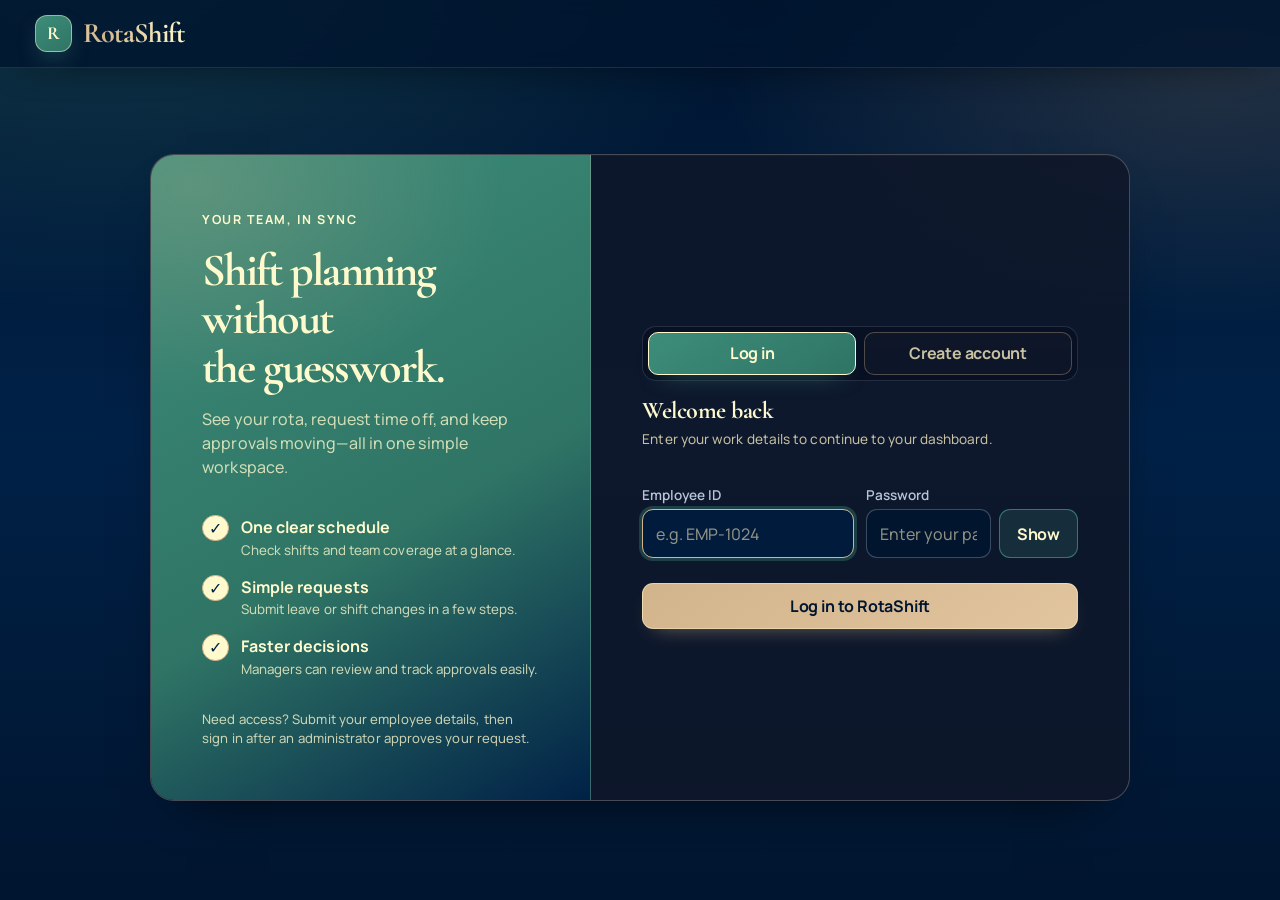
==== static/index.html @ 476cbe48 "feat: split overnight C then A across two roster days Employees can still apply B or C after that A," ====
<!DOCTYPE html>
<html lang="en">
  <head>
    <meta charset="UTF-8" />
    <meta name="viewport" content="width=device-width, initial-scale=1, viewport-fit=cover" />
    <meta name="theme-color" content="#2563eb" />
    <!-- Weekday theme: Mon=A … Sun=G. One synchronous assignment; no timers or listeners. -->
    <script>
      (function () {
        var keys = ["a", "b", "c", "d", "e", "f", "g"];
        var themeColors = ["#2563eb", "#9333ea", "#0d9488", "#ea580c", "#16a34a", "#ca8a04", "#4f46e5"];
        var d = new Date().getDay();
        var i = d ? d - 1 : 6;
        document.documentElement.setAttribute("data-weekday-theme", keys[i]);
        var meta = document.querySelector('meta[name="theme-color"]');
        if (meta) meta.setAttribute("content", themeColors[i]);
      })();
    </script>
    <meta name="description" content="RotaShift — department calendars, shifts, leave and approvals." />
    <title>RotaShift</title>
    <link rel="manifest" href="/manifest.json" />
    <link rel="icon" href="/static/icon.svg" type="image/svg+xml" />
    <link rel="stylesheet" href="/static/styles.css?v=75" />
    <link rel="preconnect" href="https://fonts.googleapis.com" />
    <link rel="preconnect" href="https://fonts.gstatic.com" crossorigin />
    <link
      href="https://fonts.googleapis.com/css2?family=Cormorant+Garamond:wght@600;700&family=Manrope:wght@400;500;600;700;800&display=swap"
      rel="stylesheet"
    />
  </head>
  <body>
    <header class="topbar">
      <div class="brand">RotaShift</div>
      <div id="user-slot" class="hint"></div>
      <div class="topbar-actions">
        <div class="notify-wrap hidden" id="notify-wrap">
          <button type="button" id="notify-bell-btn" class="notify-bell" aria-label="Kanban activity" aria-expanded="false" aria-controls="notify-panel">
            <span class="notify-bell-icon" aria-hidden="true">🔔</span>
            <span id="notify-bell-count" class="notify-bell-badge hidden">0</span>
          </button>
          <div id="notify-panel" class="notify-panel hidden" role="menu" aria-label="Kanban updates">
            <header class="notify-panel-head">
              <strong>Kanban activity</strong>
              <button type="button" id="notify-mark-read" class="btn secondary notify-mark-read">Mark read</button>
            </header>
            <div id="notify-list" class="notify-list"></div>
          </div>
        </div>
        <button type="button" id="meet-call-btn" class="btn hidden">Meet calls</button>
        <button type="button" id="change-password-btn" class="btn secondary hidden">Change password</button>
        <button type="button" id="logout-btn" class="btn secondary hidden">Log out</button>
      </div>
    </header>

    <main class="shell">
      <div id="install-slot"></div>

      <section id="auth-section" class="auth-card">
        <div class="auth-welcome" aria-labelledby="auth-title">
          <div class="auth-welcome-content">
            <span class="eyebrow">Your team, in sync</span>
            <h1 id="auth-title">Shift planning without the guesswork.</h1>
            <p>See your rota, request time off, and keep approvals moving—all in one simple workspace.</p>
            <ul class="auth-benefits" aria-label="RotaShift features">
              <li><span aria-hidden="true">✓</span><div><strong>One clear schedule</strong><small>Check shifts and team coverage at a glance.</small></div></li>
              <li><span aria-hidden="true">✓</span><div><strong>Simple requests</strong><small>Submit leave or shift changes in a few steps.</small></div></li>
              <li><span aria-hidden="true">✓</span><div><strong>Faster decisions</strong><small>Managers can review and track approvals easily.</small></div></li>
            </ul>
          </div>
          <p class="auth-help">Need access? Submit your employee details, then sign in after an administrator approves your request.</p>
        </div>
        <div class="auth-form-pane">
        <div class="tabs" role="tablist" aria-label="Account access">
          <button type="button" id="tab-login" class="active">Log in</button>
          <button type="button" id="tab-register">Create account</button>
        </div>
        <div id="panel-login">
          <div class="auth-form-heading">
            <h2>Welcome back</h2>
            <p class="hint">Enter your work details to continue to your dashboard.</p>
          </div>
          <div class="row">
            <div>
              <label for="login-emp">Employee ID</label>
              <input id="login-emp" autocomplete="username" placeholder="e.g. EMP-1024" autofocus />
            </div>
            <div>
              <label for="login-pass">Password</label>
              <div class="password-input-wrap">
                <input id="login-pass" type="password" autocomplete="current-password" placeholder="Enter your password" />
                <button type="button" class="btn secondary password-toggle" aria-label="Show password">Show</button>
              </div>
            </div>
          </div>
          <button type="button" id="login-btn" class="btn auth-submit">Log in to RotaShift</button>
          <div id="login-err" class="error hidden" role="alert"></div>
        </div>
        <div id="panel-register" class="hidden">
          <div class="auth-form-heading">
            <h2>Request an account</h2>
            <p class="hint">Submit your details for administrator approval. You will be able to sign in after approval.</p>
          </div>
          <p class="hint" style="margin-bottom: 0.75rem">
            Pick who you are registering as. <strong>Manager</strong> and <strong>Administrator</strong> must enter the
            invite code in the section below (your organisation issues these codes).
          </p>
          <div class="reg-role-tabs" id="reg-role-tabs">
            <button type="button" data-role="employee" class="active">Team member</button>
            <button type="button" data-role="manager">Manager</button>
            <button type="button" data-role="admin">Administrator</button>
          </div>
          <div class="row">
            <div>
              <label for="reg-emp">Employee ID</label>
              <input id="reg-emp" autocomplete="username" placeholder="e.g. EMP-1024" />
            </div>
            <div>
              <label for="reg-name">Full name</label>
              <input id="reg-name" autocomplete="name" placeholder="Your first and last name" />
            </div>
          </div>
          <div class="row">
            <div>
              <label for="reg-dept">Department</label>
              <select id="reg-dept"></select>
            </div>
            <div>
              <label for="reg-pass">Password</label>
              <div class="password-input-wrap">
                <input id="reg-pass" type="password" autocomplete="new-password" placeholder="Create a secure password" />
                <button type="button" class="btn secondary password-toggle" aria-label="Show password">Show</button>
              </div>
            </div>
          </div>
          <label for="reg-gmail">Gmail address for free Meet calls (optional)</label>
          <input id="reg-gmail" type="email" autocomplete="email" placeholder="name@gmail.com" />

          <div id="reg-invite-panel" class="reg-invite-panel hidden" aria-live="polite">
            <h3 class="reg-invite-heading" id="reg-invite-heading">Organisation invite code</h3>
            <p class="hint reg-invite-lead" id="reg-invite-lead"></p>
            <label for="reg-code" class="reg-code-main-label" id="reg-code-label">Invite code</label>
            <div class="reg-code-input-wrap">
              <input
                id="reg-code"
                type="password"
                autocomplete="off"
                placeholder="Enter or paste your invite code here"
                spellcheck="false"
              />
              <button type="button" class="btn secondary reg-code-toggle" id="reg-code-toggle">Show</button>
            </div>
            <p class="hint reg-invite-foot" id="reg-code-hint"></p>
          </div>
          <p class="hint">
            Departments classify your team (e.g. rota, cholera, malaria, shigella). Administrators can add
            new departments anytime.
          </p>
          <button type="button" id="register-btn" class="btn auth-submit">Submit registration request</button>
          <div id="reg-err" class="error hidden" role="alert"></div>
        </div>
        </div>
      </section>

      <section id="app-section" class="hidden">
        <div id="dashboard-banner" class="dashboard-banner hidden">
          <h1 id="dashboard-title"></h1>
          <p id="dashboard-sub" class="hint"></p>
        </div>

        <!-- Employee: one dash (own roster). Actions live in the ⋮ menu. -->
        <div id="dash-employee" class="dash-shell hidden">
          <div class="emp-action-bar" id="emp-action-bar">
            <div class="emp-action-bar-copy">
              <span class="emp-action-bar-kicker">Your dash</span>
              <strong id="emp-action-bar-label">Roster</strong>
            </div>
            <button type="button" id="emp-co-chip" class="emp-co-chip hidden" title="Your earned and applied comp-off">0 CO</button>
            <div class="emp-action-bar-end">
              <button
                type="button"
                id="emp-more-btn"
                class="emp-more-btn"
                aria-label="Open actions"
                aria-haspopup="menu"
                aria-expanded="false"
                aria-controls="emp-more-menu"
              >
                <span class="emp-more-dots" aria-hidden="true"></span>
              </button>
              <div id="emp-more-menu" class="emp-more-menu hidden" role="menu" aria-label="Employee actions">
                <button type="button" role="menuitem" data-emp-menu="leave">Apply leave</button>
                <button type="button" role="menuitem" data-emp-menu="swap">Apply swap</button>
                <button type="button" role="menuitem" data-emp-menu="compoff">Apply comp-off</button>
                <button type="button" role="menuitem" data-emp-menu="status">Request status</button>
                <div class="emp-more-sep" role="separator"></div>
                <button type="button" role="menuitem" data-emp-menu="schedule">Department roster</button>
                <button type="button" role="menuitem" data-emp-menu="today">Today</button>
                <button type="button" role="menuitem" data-emp-menu="infovalley">Info-valley</button>
                <button type="button" role="menuitem" data-emp-menu="tasks">Kanban</button>
                <div class="emp-more-sep" role="separator"></div>
                <button type="button" role="menuitem" data-emp-menu="meet">Meet calls</button>
                <button type="button" role="menuitem" data-emp-menu="password">Change password</button>
                <button type="button" role="menuitem" data-emp-menu="logout">Log out</button>
              </div>
            </div>
          </div>
          <nav class="dash-nav emp-dash-nav" hidden aria-hidden="true">
            <button type="button" class="dash-tab" data-dash="employee" data-tab="today">Today</button>
            <button type="button" class="dash-tab active" data-dash="employee" data-tab="schedule">My shifts</button>
            <button type="button" class="dash-tab" data-dash="employee" data-tab="requests">Apply</button>
            <button type="button" class="dash-tab" data-dash="employee" data-tab="infovalley">Info-valley</button>
            <button type="button" class="dash-tab" data-dash="employee" data-tab="tasks">Kanban</button>
          </nav>
          <div class="dash-pane hidden" data-dash="employee" data-tab="today">
            <div id="emp-today-mount" class="today-mount"></div>
          </div>
          <div class="dash-pane active" data-dash="employee" data-tab="schedule">
            <div class="sched-mount" id="emp-sched-mount"></div>
          </div>
          <div class="dash-pane hidden" data-dash="employee" data-tab="requests">
            <div id="employee-tools" class="card emp-apply-card hidden">
              <header class="emp-apply-sheet-head">
                <h2 id="emp-apply-sheet-title">Apply</h2>
                <button type="button" id="emp-apply-close" class="emp-apply-close" aria-label="Close form">×</button>
              </header>
              <p class="hint emp-apply-lead">Tap a button to open that form. Tap again to close it.</p>
              <div id="emp-request-notice" class="notice-banner hidden" role="status" aria-live="polite"></div>
              <div id="compoff-balance-card" class="compoff-balance-card">
                <div>
                  <span class="eyebrow">Comp-off bank</span>
                  <p class="hint" id="compoff-balance-hint">Loading your earned paid days…</p>
                </div>
                <strong id="compoff-balance-count">—</strong>
              </div>
              <div id="compoff-ledger" class="compoff-ledger" aria-live="polite"></div>
              <div class="emp-apply-toggles" role="tablist" aria-label="Apply actions">
                <button type="button" class="emp-apply-btn" data-apply="leave" aria-expanded="false">Leave</button>
                <button type="button" class="emp-apply-btn" data-apply="swap" aria-expanded="false">Swap</button>
                <button type="button" class="emp-apply-btn" data-apply="compoff" aria-expanded="false">Comp-off</button>
                <button type="button" class="emp-apply-btn emp-apply-btn-muted" data-apply="status" aria-expanded="false">Status</button>
              </div>

              <section class="emp-apply-panel hidden" data-apply-panel="leave" id="leave-request-section">
                <h3>Request leave</h3>
                <p class="hint">Ask for leave first. After it is approved (roster shows L), use an earned comp-off to convert those leave days to paid CO.</p>
                <div class="row emp-apply-fields">
                  <div>
                    <label for="leave-start">Start date</label>
                    <input type="date" id="leave-start" />
                  </div>
                  <div>
                    <label for="leave-end">End date</label>
                    <input type="date" id="leave-end" />
                  </div>
                </div>
                <label for="leave-reason">Reason (optional)</label>
                <textarea id="leave-reason" placeholder="e.g. annual leave, training day…"></textarea>
                <label class="check-inline" for="leave-use-compoff">
                  <input type="checkbox" id="leave-use-compoff" />
                  Convert these days to paid CO if they are already L, A, B, C, or G on the roster
                </label>
                <button type="button" id="leave-submit" class="btn emp-apply-submit">Submit leave</button>
              </section>

              <section class="emp-apply-panel hidden" data-apply-panel="swap" id="shift-change-section">
                <h3>Request swap</h3>
                <p class="hint">Swap to A, B, C, G, WO, or L. An administrator approves it.</p>
                <div class="row emp-apply-fields">
                  <div>
                    <label for="chg-date">Date</label>
                    <input type="date" id="chg-date" />
                  </div>
                  <div>
                    <label for="chg-from">From</label>
                    <select id="chg-from"></select>
                  </div>
                  <div>
                    <label for="chg-to">To</label>
                    <select id="chg-to"></select>
                  </div>
                </div>
                <label for="chg-reason">Reason</label>
                <textarea id="chg-reason"></textarea>
                <button type="button" id="chg-submit" class="btn emp-apply-submit">Submit swap</button>
              </section>

              <section class="emp-apply-panel hidden" data-apply-panel="compoff" id="compoff-earn-section">
                <h3>Earn a comp-off</h3>
                <p class="hint">
                  Worked on WO, leave, or a holiday (A, B, C, or G), same-day A+B / B+C / A then C, or overnight C then A the next morning. After C→A you can still apply B or C on the A day. An administrator approves; the roster shows C on the first day and A (or A+B / A+C) the next.
                </p>
                <div class="row emp-apply-fields">
                  <div>
                    <label for="co-earn-date">Duty date</label>
                    <input type="date" id="co-earn-date" />
                  </div>
                  <div>
                    <label for="co-earn-type">Why this credit is due</label>
                    <select id="co-earn-type">
                      <option value="worked_wo">I worked on my week off</option>
                      <option value="worked_leave">I worked on my leave day</option>
                      <option value="worked_holiday">I worked on a holiday</option>
                      <option value="joint_ab">Extra joint shift A + B</option>
                      <option value="joint_bc">Extra joint shift B + C</option>
                      <option value="joint_ca">Overnight C then A next morning</option>
                      <option value="joint_ac">A then C later the same day</option>
                    </select>
                  </div>
                  <div>
                    <label for="co-earn-shift">Shift I actually worked</label>
                    <select id="co-earn-shift">
                      <option value="A">A</option>
                      <option value="B">B</option>
                      <option value="C">C</option>
                      <option value="G">G</option>
                    </select>
                  </div>
                </div>
                <label for="co-earn-reason">Note (optional)</label>
                <textarea id="co-earn-reason" placeholder="e.g. covered cholera ward on my WO…"></textarea>
                <button type="button" id="co-earn-submit" class="btn emp-apply-submit">Submit earn request</button>
              </section>

              <section class="emp-apply-panel hidden" data-apply-panel="status">
                <h3>Request status</h3>
                <p class="hint">Pending, approved, and rejected leave, swap, and comp-off.</p>
                <button type="button" id="emp-log-refresh" class="btn secondary emp-apply-submit">Refresh status</button>
                <div id="emp-request-log" class="emp-request-log"></div>
              </section>
            </div>
          </div>
          <div class="dash-pane hidden" data-dash="employee" data-tab="tasks">
            <div id="emp-tasks-mount"></div>
          </div>
          <div class="dash-pane hidden" data-dash="employee" data-tab="infovalley">
            <div id="emp-infovalley-mount"></div>
          </div>
        </div>

        <!-- Manager: Schedule | Manage shifts | Approvals -->
        <div id="dash-manager" class="dash-shell hidden">
          <nav class="dash-nav" aria-label="Manager dashboard">
            <button type="button" class="dash-tab active" data-dash="manager" data-tab="today">Today</button>
            <button type="button" class="dash-tab" data-dash="manager" data-tab="schedule">Schedule</button>
            <button type="button" class="dash-tab" data-dash="manager" data-tab="shifts">Manage shifts</button>
            <button type="button" class="dash-tab" data-dash="manager" data-tab="requests">My requests</button>
            <button type="button" class="dash-tab" data-dash="manager" data-tab="approvals">Approvals</button>
            <button type="button" class="dash-tab" data-dash="manager" data-tab="records">Approval log</button>
            <button type="button" class="dash-tab" data-dash="manager" data-tab="infovalley">Info-valley</button>
            <button type="button" class="dash-tab" data-dash="manager" data-tab="tasks">My Kanban</button>
          </nav>
          <div class="dash-pane active" data-dash="manager" data-tab="today">
            <div id="mgr-today-mount" class="today-mount"></div>
          </div>
          <div class="dash-pane hidden" data-dash="manager" data-tab="schedule">
            <div class="sched-mount" id="mgr-sched-mount"></div>
          </div>
          <div class="dash-pane hidden" data-dash="manager" data-tab="shifts">
            <div id="mgr-shift-slot"></div>
          </div>
          <div class="dash-pane hidden" data-dash="manager" data-tab="requests">
            <div id="mgr-requests-mount"></div>
          </div>
          <div class="dash-pane hidden" data-dash="manager" data-tab="approvals">
            <div id="mgr-approval-slot"></div>
          </div>
          <div class="dash-pane hidden" data-dash="manager" data-tab="records">
            <div id="mgr-records-slot" class="card">
              <h2>Approval log — your department</h2>
              <p class="hint">
                Every leave, shift-change, and comp-off request for <strong>your department only</strong>: pending, approved, and
                rejected, with who decided and when. This list updates when you act on the Approvals tab (use Refresh if
                needed).
              </p>
              <div class="row">
                <div style="flex: 0 0 auto; align-self: flex-end">
                  <button type="button" id="mgr-records-refresh" class="btn secondary">Refresh tables</button>
                </div>
              </div>
              <h3 style="margin-top: 1rem; font-size: 1rem">Leave requests</h3>
              <div class="table-scroll admin-records-wrap">
                <div id="mgr-records-leave"></div>
              </div>
              <h3 style="margin-top: 1rem; font-size: 1rem">Shift change requests</h3>
              <div class="table-scroll admin-records-wrap">
                <div id="mgr-records-shift"></div>
              </div>
              <h3 style="margin-top: 1rem; font-size: 1rem">Comp-off requests</h3>
              <div class="table-scroll admin-records-wrap">
                <div id="mgr-records-compoff"></div>
              </div>
              <h3 style="margin-top: 1rem; font-size: 1rem">Department comp-off bank</h3>
              <p class="hint">Earned, ready, pending, and used credits for everyone in your department.</p>
              <div id="mgr-co-ledger" class="table-scroll admin-records-wrap"></div>
            </div>
          </div>
          <div class="dash-pane hidden" data-dash="manager" data-tab="tasks">
            <div id="mgr-tasks-mount"></div>
          </div>
          <div class="dash-pane hidden" data-dash="manager" data-tab="infovalley">
            <div id="mgr-infovalley-mount"></div>
          </div>
        </div>

        <!-- Admin: Departments → People → Approvals → Activity → Schedule → Shifts -->
        <div id="dash-admin" class="dash-shell hidden">
          <nav class="dash-nav dash-nav-admin" aria-label="Administrator dashboard">
            <button type="button" class="dash-tab active" data-dash="admin" data-tab="today">Today</button>
            <button type="button" class="dash-tab" data-dash="admin" data-tab="org">Departments</button>
            <button type="button" class="dash-tab" data-dash="admin" data-tab="people">People</button>
            <button type="button" class="dash-tab" data-dash="admin" data-tab="approvals">Approvals</button>
            <button type="button" class="dash-tab" data-dash="admin" data-tab="compoff">Comp-off</button>
            <button type="button" class="dash-tab" data-dash="admin" data-tab="records">Activity</button>
            <button type="button" class="dash-tab" data-dash="admin" data-tab="infovalley">Info-valley</button>
            <button type="button" class="dash-tab" data-dash="admin" data-tab="tasks">My Kanban</button>
            <button type="button" class="dash-tab" data-dash="admin" data-tab="schedule">Schedule</button>
            <button type="button" class="dash-tab" data-dash="admin" data-tab="shifts">Manage shifts</button>
          </nav>
          <div class="dash-pane active" data-dash="admin" data-tab="today">
            <div id="adm-today-mount" class="today-mount"></div>
          </div>
          <div class="dash-pane hidden" data-dash="admin" data-tab="schedule">
            <div class="sched-mount" id="adm-sched-mount"></div>
          </div>
          <div class="dash-pane hidden" data-dash="admin" data-tab="people">
            <div class="card registration-requests-card">
              <div class="section-heading-row">
                <div><span class="eyebrow">Access control</span><h2>Pending registrations</h2></div>
                <button type="button" id="registration-requests-refresh" class="btn secondary">Refresh</button>
              </div>
              <p class="hint">Review every self-registration before an account is activated.</p>
              <div id="registration-requests"></div>
            </div>
            <div class="card">
              <h2>Add employee or manager</h2>
              <p class="hint">Create an account without self-registration. They log in with Employee ID and password.</p>
              <div class="row">
                <div>
                  <label for="admin-add-emp">Employee ID</label>
                  <input id="admin-add-emp" autocomplete="off" />
                </div>
                <div>
                  <label for="admin-add-name">Full name</label>
                  <input id="admin-add-name" />
                </div>
              </div>
              <div class="row">
                <div>
                  <label for="admin-add-pass">Temporary password</label>
                  <div class="password-input-wrap">
                    <input id="admin-add-pass" type="password" autocomplete="new-password" />
                    <button type="button" class="btn secondary password-toggle" aria-label="Show password">Show</button>
                  </div>
                </div>
                <div>
                  <label for="admin-add-dept">Department</label>
                  <select id="admin-add-dept"></select>
                </div>
                <div>
                  <label for="admin-add-role">Role</label>
                  <select id="admin-add-role">
                    <option value="employee">Employee</option>
                    <option value="manager">Manager</option>
                    <option value="admin">Administrator</option>
                  </select>
                </div>
              </div>
              <label for="admin-add-gmail">Gmail address for Meet calls (optional)</label>
              <input id="admin-add-gmail" type="email" autocomplete="off" placeholder="name@gmail.com" />
              <button type="button" id="admin-add-submit" class="btn">Create user</button>
              <div id="admin-add-msg" class="hint"></div>

              <hr class="mgr-section-rule" />

              <h3 style="font-size: 1rem">Bulk add employees (optional)</h3>
              <p class="hint">
                Paste just the <code>Name</code> and <code>Employee ID</code> columns from your
                roster — the same two columns used in the shift bulk-paste grid — one row per
                person. A header row, or a blank Employee ID cell (like the weekday row in a
                shift-grid paste), is skipped automatically, so it's fine to paste the whole
                shift grid here too — only the first two columns are used.
              </p>
              <pre class="bulk-example">Name	Employee ID
Dr Aviseka	80100173
Amruta Mishra	80100331</pre>
              <p class="hint">
                Each new account gets a random temporary password, shown in a list after
                creation so you can hand it to that person — share it out of band and ask them
                to change it after they log in. An Employee ID that already exists is left
                untouched (safe to paste the same list twice).
              </p>
              <div class="row">
                <div>
                  <label for="admin-bulk-add-dept">Department</label>
                  <select id="admin-bulk-add-dept"></select>
                </div>
                <div>
                  <label for="admin-bulk-add-role">Role for all rows</label>
                  <select id="admin-bulk-add-role">
                    <option value="employee">Employee</option>
                    <option value="manager">Manager</option>
                  </select>
                </div>
              </div>
              <textarea id="admin-bulk-add-lines" placeholder="Paste Name + Employee ID rows here"></textarea>
              <div id="admin-bulk-add-preview" class="bulk-preview hidden"></div>
              <button type="button" id="admin-bulk-add-submit" class="btn">Create accounts</button>
              <div id="admin-bulk-add-msg" class="hint"></div>
              <div id="admin-bulk-add-results" class="table-scroll hidden"></div>

              <h3 style="margin-top: 1.25rem; font-size: 1rem">All users (every department)</h3>
              <div class="row">
                <div>
                  <label for="admin-user-dept-filter">Filter by department</label>
                  <select id="admin-user-dept-filter"></select>
                </div>
              </div>
              <p class="hint">
                Set role to <strong>employee</strong> or <strong>manager</strong> (or administrator). Delete removes the
                account permanently. Use <strong>Reset password</strong> when someone forgets their login password.
              </p>
              <div id="admin-users"></div>
            </div>
          </div>
          <div class="dash-pane hidden" data-dash="admin" data-tab="approvals">
            <div id="adm-approval-tab-slot"></div>
          </div>
          <div class="dash-pane hidden" data-dash="admin" data-tab="compoff">
            <div class="card">
              <h2>Comp-off bank — every user</h2>
              <p class="hint">
                Who earned how many paid days, what is still in the bank, and what is already used. Open the roster and tap
                a <strong>CO</strong> cell to see which extra-duty day paid that leave.
              </p>
              <div class="row">
                <div>
                  <label for="admin-co-dept">Department</label>
                  <select id="admin-co-dept"></select>
                </div>
                <div style="flex: 0 0 auto; align-self: flex-end">
                  <button type="button" id="admin-co-refresh" class="btn secondary">Refresh</button>
                </div>
              </div>
              <div id="admin-co-ledger" class="table-scroll admin-records-wrap"></div>
            </div>
          </div>
          <div class="dash-pane hidden" data-dash="admin" data-tab="records">
            <div class="card">
              <h2>Activity — all leave, shift, and comp-off requests</h2>
              <p class="hint">
                Every department: pending, approved, and rejected, with who decided and when. Filter by department or use
                “All departments”.
              </p>
              <div class="row">
                <div>
                  <label for="admin-records-dept">Department</label>
                  <select id="admin-records-dept"></select>
                </div>
                <div style="flex: 0 0 auto; align-self: flex-end">
                  <button type="button" id="admin-records-refresh" class="btn secondary">Refresh tables</button>
                </div>
              </div>
              <h3 style="margin-top: 1rem; font-size: 1rem">Leave requests</h3>
              <div class="table-scroll admin-records-wrap">
                <div id="admin-records-leave"></div>
              </div>
              <h3 style="margin-top: 1rem; font-size: 1rem">Shift change requests</h3>
              <div class="table-scroll admin-records-wrap">
                <div id="admin-records-shift"></div>
              </div>
              <h3 style="margin-top: 1rem; font-size: 1rem">Comp-off requests</h3>
              <div class="table-scroll admin-records-wrap">
                <div id="admin-records-compoff"></div>
              </div>
            </div>
          </div>
          <div class="dash-pane hidden" data-dash="admin" data-tab="shifts">
            <div id="adm-shift-slot"></div>
          </div>
          <div class="dash-pane hidden" data-dash="admin" data-tab="tasks">
            <div id="adm-tasks-mount"></div>
          </div>
          <div class="dash-pane hidden" data-dash="admin" data-tab="infovalley">
            <div id="adm-infovalley-mount"></div>
          </div>
          <div class="dash-pane hidden" data-dash="admin" data-tab="org">
            <div id="admin-dash-overview" class="card admin-dash-overview hidden">
              <h2 class="admin-overview-title">Quick summary</h2>
              <p class="hint" id="admin-pending-summary">—</p>
              <div class="row admin-dash-shortcuts">
                <button type="button" class="btn secondary" id="admin-go-today">Today home</button>
                <button type="button" class="btn secondary" id="admin-go-schedule">Schedule &amp; calendar</button>
                <button type="button" class="btn secondary" id="admin-go-people">People &amp; roles</button>
                <button type="button" class="btn secondary" id="admin-go-approvals">Approvals queue</button>
                <button type="button" class="btn secondary" id="admin-go-compoff">Comp-off bank</button>
                <button type="button" class="btn secondary" id="admin-go-records">All activity</button>
                <button type="button" class="btn secondary" id="admin-go-shifts">Manage shifts</button>
              </div>
            </div>
            <div class="card">
              <h2>Departments</h2>
              <div class="row">
                <div>
                  <label for="new-dept-name">New department name</label>
                  <input id="new-dept-name" placeholder="e.g. typhoid" />
                </div>
                <div style="flex: 0 0 auto">
                  <button type="button" id="create-dept-btn" class="btn">Create department</button>
                </div>
              </div>
              <div id="dept-msg" class="hint"></div>

              <h3 style="margin-top: 1rem; font-size: 1rem">Existing departments</h3>
              <p class="hint">Deleting a department removes it from lists; users in that department lose their department link.</p>
              <div id="admin-dept-list"></div>

              <h3 style="margin-top: 1rem; font-size: 1rem">Backup</h3>
              <p class="hint">Download a JSON snapshot of departments, users (no passwords), shifts, and requests.</p>
              <button type="button" id="export-btn" class="btn secondary">Download JSON export</button>
            </div>
          </div>
        </div>

        <div class="legend legend-after-dash" id="shift-legend"></div>

        <!-- Moved between dashboards: calendar + table -->
        <div id="schedule-block">
          <div id="emp-schedule-quick" class="emp-schedule-quick hidden" aria-label="Quick requests">
            <div id="emp-apply-inline"></div>
          </div>
          <div class="card grid schedule-grid schedule-card-stretch landscape-compact">
            <div id="schedule-side-col">
              <h2>Day-wise manpower summary</h2>
              <p class="hint">Department-wise shift distribution from the selected range: A, B, C, G, L, WO and total.</p>
              <div id="manpower-summary"></div>

              <div id="admin-calendar-view" class="hidden">
                <h2 style="margin-top: 1rem">Department calendar</h2>
                <div id="admin-cal-ctl" class="row hidden">
                  <div>
                    <label for="cal-dept">Department</label>
                    <select id="cal-dept"></select>
                  </div>
                </div>
                <p class="hint" id="cal-scope-hint">Choose a department to load its shared calendar.</p>
                <div id="calendar"></div>
              </div>
            </div>
            <div class="roster-schedule-col">
              <aside id="emp-co-own" class="emp-co-own hidden" aria-label="Your generated comp-off">
                <header class="emp-co-own-head">
                  <div>
                    <span class="eyebrow">Your generated comp-off</span>
                    <p class="hint" id="emp-co-own-hint">Extra-duty days you earned. Applied CO also shows on the roster as CO.</p>
                  </div>
                  <strong id="emp-co-own-count">0</strong>
                </header>
                <div id="emp-co-own-list" class="emp-co-own-list"></div>
              </aside>
              <h2>Shift roster</h2>
              <p class="hint" id="roster-view-hint">
                <span class="roster-hint-wide"
                  >Main view is a dated grid table (staff in rows, dates in columns). Scroll horizontally for more days.
                  Codes: <strong>A</strong>, <strong>B</strong>, <strong>C</strong>, <strong>G</strong> (shifts),
                  <strong>L</strong> (leave), <strong>WO</strong> (week off), <strong>CO</strong> (paid comp-off).
                  A <strong>+CO</strong> mark is a day that generated a credit. Employees: tap your cell to request leave
                  or a swap. Managers and admins can assign any code directly.</span>
                >
                <span class="roster-hint-narrow"
                  >The dated table scrolls sideways; below it, each person also has a compact card list by day. Tap
                  your cell to request <strong>A</strong>, <strong>B</strong>, <strong>C</strong>, <strong>G</strong>,
                  <strong>L</strong> (leave), <strong>WO</strong> (week off), or <strong>CO</strong>. A <strong>+CO</strong>
                  mark is a generated credit. Managers and admins edit any row.</span>
                >
              </p>
              <div class="row">
                <div>
                  <label for="table-start">From</label>
                  <input type="date" id="table-start" />
                </div>
                <div>
                  <label for="table-end">To</label>
                  <input type="date" id="table-end" />
                </div>
                <div style="flex: 0 0 auto">
                  <button type="button" id="table-refresh" class="btn secondary">Refresh table</button>
                </div>
              </div>
              <div id="admin-table-ctl" class="row hidden">
                <div>
                  <label for="table-dept">Department (admin)</label>
                  <select id="table-dept"></select>
                </div>
              </div>
              <p class="hint matrix-scroll-hint roster-scroll-hint" aria-hidden="true">
                Tip: scroll <strong>inside the shaded roster box</strong> — up/down <em>and</em> left/right — to see all
                people and dates. Drag the <strong>bottom-right corner</strong> (or edges) of that box to resize it to
                your screen; on touch, pan inside the box to scroll the table.
              </p>
              <div id="roster-matrix-scroll" class="table-scroll matrix-wrap-desktop">
                <table class="matrix roster-matrix" id="matrix-table">
                  <thead id="matrix-head"></thead>
                  <tbody id="matrix-body"></tbody>
                </table>
              </div>
              <div id="matrix-cards" class="matrix-mobile-cards" aria-label="Roster by team member (compact)"></div>
            </div>
          </div>
        </div>

        <!-- Moved into employee / manager / admin My Kanban tab -->
        <div id="tasks-module-block" class="my-kanban-shell">
          <header class="my-kanban-hero">
            <div class="my-kanban-hero-text">
              <p class="my-kanban-eyebrow">Department workspace</p>
              <h2 class="my-kanban-title">My Kanban</h2>
              <p class="my-kanban-lead" id="tasks-board-hint"></p>
            </div>
            <div class="my-kanban-hero-actions">
              <button type="button" id="tasks-refresh-btn" class="btn my-kanban-refresh">Refresh</button>
            </div>
          </header>

          <div class="my-kanban-toolbar row">
            <div id="tasks-admin-dept-wrap" class="my-kanban-field hidden" style="flex: 1 1 220px">
              <label for="tasks-admin-dept">Department</label>
              <select id="tasks-admin-dept" class="my-kanban-select"></select>
            </div>
          </div>

          <div id="tasks-kanban-banner" class="my-kanban-banner hidden" role="alert">
            <div class="my-kanban-banner-inner">
              <p class="my-kanban-banner-msg" id="tasks-kanban-banner-msg"></p>
              <button type="button" id="tasks-kanban-banner-dismiss" class="my-kanban-banner-dismiss">
                Dismiss
              </button>
            </div>
          </div>

          <section class="my-kanban-table-section" aria-label="Department Kanban board">
            <h3 class="my-kanban-section-title">Department board</h3>
            <p class="hint my-kanban-section-lead">
              Your cards appear first. Drag a card to another column — or use the buttons on a phone.
              Cards assigned to you are outlined.
            </p>
            <div class="kanban-table-outer kanban-board-outer">
              <section id="tasks-kanban" class="my-kanban-board" aria-label="Department Kanban board"></section>
            </div>
          </section>

          <section id="tasks-create-panel" class="my-kanban-compose" aria-label="Create task">
            <div class="my-kanban-compose-head">
              <h3 class="my-kanban-compose-title">New task</h3>
              <p class="my-kanban-compose-sub hint">
                Assign your team and set priority — everyone in this department sees the board.
              </p>
            </div>
            <div class="row my-kanban-compose-grid">
              <div class="my-kanban-field" style="flex: 2 1 220px">
                <label for="task-new-title">Title</label>
                <input id="task-new-title" class="my-kanban-input" maxlength="200" placeholder="What needs to happen?" />
              </div>
              <div class="my-kanban-field">
                <label for="task-new-priority">Priority</label>
                <select id="task-new-priority" class="my-kanban-select">
                  <option value="5">5 — Urgent</option>
                  <option value="4">4 — High</option>
                  <option value="3" selected>3 — Medium</option>
                  <option value="2">2 — Low</option>
                  <option value="1">1 — Minimal</option>
                </select>
              </div>
              <div class="my-kanban-field">
                <label for="task-new-column">Start in</label>
                <select id="task-new-column" class="my-kanban-select">
                  <option value="todo">To do</option>
                  <option value="in_progress">In progress</option>
                  <option value="done">Done</option>
                </select>
              </div>
            </div>
            <div class="my-kanban-field">
              <label for="task-new-desc">Description</label>
              <textarea id="task-new-desc" class="my-kanban-textarea" placeholder="Context, links, acceptance criteria…"></textarea>
            </div>
            <div class="my-kanban-field">
              <label for="task-new-assignees">Responsible people</label>
              <p class="hint my-kanban-micro">Hold Ctrl / Cmd to select multiple. Only people in this department appear.</p>
              <select id="task-new-assignees" multiple size="5" class="task-assignee-multi my-kanban-multiselect"></select>
            </div>
            <div class="my-kanban-compose-footer">
              <button type="button" id="task-create-btn" class="btn my-kanban-submit">Add to board</button>
              <span id="task-form-msg" class="my-kanban-form-msg hint"></span>
            </div>
          </section>
        </div>

        <div id="infovalley-module-block" class="card infovalley-shell">
          <header class="infovalley-head">
            <div>
              <p class="infovalley-eyebrow">Department activity</p>
              <h2 class="infovalley-heading">Info-valley</h2>
              <p class="hint" id="infovalley-hint"></p>
            </div>
            <div>
              <button type="button" id="infovalley-refresh" class="btn secondary">Refresh</button>
            </div>
          </header>
          <div class="row">
            <div id="infovalley-admin-dept-wrap" class="hidden">
              <label for="infovalley-admin-dept">Department</label>
              <select id="infovalley-admin-dept"></select>
            </div>
          </div>
          <section class="infovalley-create">
            <h3 style="font-size: 1rem; margin-bottom: 0.35rem">Add daily activity</h3>
            <div class="row">
              <div>
                <label for="infovalley-date">Date</label>
                <input type="date" id="infovalley-date" />
              </div>
              <div>
                <label for="infovalley-activity-title">Activity title</label>
                <input id="infovalley-activity-title" maxlength="160" placeholder="e.g. Info-valley sample prep completed" />
              </div>
            </div>
            <label for="infovalley-details">Details</label>
            <textarea id="infovalley-details" maxlength="4000" placeholder="What was done today? Add key notes, blockers, or outcomes."></textarea>
            <label for="infovalley-image">Optional photo</label>
            <input id="infovalley-image" type="file" accept="image/*" />
            <div class="row">
              <div style="flex: 0 0 auto">
                <button type="button" id="infovalley-submit" class="btn">Post activity</button>
              </div>
              <div id="infovalley-msg" class="hint"></div>
            </div>
          </section>
          <section class="infovalley-table-wrap">
            <h3 style="font-size: 1rem; margin-bottom: 0.35rem">Day-wise activity table</h3>
            <div id="infovalley-table"></div>
          </section>
        </div>

        <!-- Stays hidden for employees; manager/admin move these into their tabs on login -->
        <div id="parked-mgr-panels" class="hidden" aria-hidden="true">
        <div id="panel-shift-mgmt">
          <div class="card">
            <h2>Department team &amp; shift assignment</h2>

            <div id="mgr-admin-dept-row" class="row hidden">
              <div>
                <label for="mgr-roster-dept">Department</label>
                <select id="mgr-roster-dept"></select>
              </div>
            </div>

            <h3 style="font-size: 1rem; margin-bottom: 0.35rem">Team in your department</h3>
            <p class="hint" id="mgr-roster-hint">Everyone registered under your department.</p>
            <div class="table-scroll roster-table-wrap">
              <table class="matrix roster-table">
                <thead>
                  <tr>
                    <th>Employee ID</th>
                    <th>Name</th>
                    <th>Role</th>
                  </tr>
                </thead>
                <tbody id="mgr-roster-body"></tbody>
              </table>
            </div>
            <button type="button" id="mgr-roster-refresh" class="btn secondary">Refresh team list</button>

            <h3 style="margin-top: 1.25rem; font-size: 1rem">Assign roster code (A, B, C, G, L, or WO)</h3>
            <p class="hint">Pick a team member, date, and shift band.</p>
            <div class="row mgr-assign-row">
              <div>
                <label for="mgr-assign-member">Team member</label>
                <select id="mgr-assign-member"></select>
              </div>
              <div>
                <label for="mgr-assign-date">Date</label>
                <input type="date" id="mgr-assign-date" />
              </div>
              <div>
                <label for="mgr-assign-shift">Shift</label>
                <select id="mgr-assign-shift"></select>
              </div>
              <div style="flex: 0 0 auto; align-self: flex-end">
                <button type="button" id="mgr-assign-submit" class="btn">Assign shift</button>
              </div>
            </div>
            <div id="mgr-assign-msg" class="hint"></div>

            <hr class="mgr-section-rule" />

            <h3 style="font-size: 1rem">Bulk paste roster</h3>
            <p class="hint">
              Paste a roster grid straight from Excel/Sheets — a date header row plus one
              row per person (<code>Name</code>, <code>Employee ID</code>, then a code per day).
              A second header row of weekday names (Mon, Tue, …) sitting above the codes — exactly
              how Excel shows it above a date range — is fine too; it's detected and ignored
              automatically, so you can paste the whole block including both header rows as-is.
            </p>
            <pre class="bulk-example">Name	Employee ID	31-Aug	01-Sep	02-Sep	03-Sep
		Mon	Tue	Wed	Thu
Aviseka Acharya	80100173	G	G	G	WO</pre>
            <p class="hint">
              Codes: A, B, C, G, L, WO (see legend). Also still accepts one line each as
              <code>EMPLOYEE_ID,YYYY-MM-DD,CODE</code>.
            </p>
            <div id="bulk-dept-row" class="row hidden">
              <div>
                <label for="bulk-dept">Department (admin)</label>
                <select id="bulk-dept"></select>
              </div>
            </div>
            <div class="row">
              <div style="flex: 0 0 auto">
                <label for="bulk-year">Year (for dates like 07-Jul)</label>
                <input id="bulk-year" type="number" min="2000" max="2100" step="1" style="width: 8rem" />
              </div>
            </div>
            <textarea id="bulk-lines" placeholder="Paste the roster grid here (headers + one row per person), or EMP001,2026-04-21,A per line"></textarea>
            <div id="bulk-preview" class="bulk-preview hidden"></div>
            <button type="button" id="bulk-submit" class="btn">Apply bulk assignment</button>
            <div id="bulk-msg" class="hint" role="status" aria-live="polite"></div>
          </div>
        </div>

        <div id="panel-mgr-approvals">
          <div class="card">
            <h2>Approvals</h2>
            <p class="hint" id="approvals-scope-hint"></p>
            <p class="hint hidden" id="approvals-history-lead" role="note"></p>
            <h3 style="font-size: 1rem">Leave requests</h3>
            <div id="mgr-leave-list" class="list-requests"></div>
            <h3 style="margin-top: 1rem; font-size: 1rem">Shift change requests</h3>
            <div id="mgr-change-list" class="list-requests"></div>
            <h3 style="margin-top: 1rem; font-size: 1rem">Comp-off requests</h3>
            <div id="mgr-compoff-list" class="list-requests"></div>
            <div id="mgr-approvals-activity-log" class="mgr-approvals-activity-log hidden">
              <hr class="mgr-section-rule" />
              <h3 style="font-size: 1rem; margin-top: 0.25rem">Department activity log</h3>
              <p class="hint" id="mgr-activity-log-hint">
                Your department only — every leave, shift-change, and comp-off request (pending, approved, rejected), with
                decision time and who approved or rejected. Updates when you use the buttons above.
              </p>
              <h4 class="mgr-activity-subhead">Leave requests</h4>
              <div class="table-scroll admin-records-wrap mgr-activity-table-wrap">
                <div id="mgr-approvals-leave-log"></div>
              </div>
              <h4 class="mgr-activity-subhead">Shift change requests</h4>
              <div class="table-scroll admin-records-wrap mgr-activity-table-wrap">
                <div id="mgr-approvals-shift-log"></div>
              </div>
              <h4 class="mgr-activity-subhead">Comp-off requests</h4>
              <div class="table-scroll admin-records-wrap mgr-activity-table-wrap">
                <div id="mgr-approvals-compoff-log"></div>
              </div>
            </div>
          </div>
        </div>
        </div>
      </section>

      <div id="co-trace-modal" class="password-modal hidden" role="dialog" aria-modal="true" aria-labelledby="co-trace-title">
        <div class="password-card roster-request-card">
          <div class="password-card-head">
            <div>
              <span class="eyebrow">Comp-off trail</span>
              <h2 id="co-trace-title">How this CO was paid</h2>
            </div>
            <button type="button" id="co-trace-close" class="icon-btn" aria-label="Close">×</button>
          </div>
          <div id="co-trace-body"></div>
          <div class="password-actions">
            <button type="button" id="co-trace-done" class="btn">Close</button>
          </div>
        </div>
      </div>

      <div id="roster-request-modal" class="password-modal hidden" role="dialog" aria-modal="true" aria-labelledby="roster-request-title">
        <div class="password-card roster-request-card">
          <div class="password-card-head">
            <div>
              <span class="eyebrow">One-tap request</span>
              <h2 id="roster-request-title">Change this day</h2>
            </div>
            <button type="button" id="roster-request-close" class="icon-btn" aria-label="Close">×</button>
          </div>
          <p class="hint" id="roster-request-lead">Pick leave, a shift swap, or a comp-off action. An administrator reviews it before the roster or bank changes.</p>
          <p class="roster-request-meta" id="roster-request-meta"></p>
          <label for="roster-request-to">Request</label>
          <select id="roster-request-to"></select>
          <label for="roster-request-reason">Reason (optional)</label>
          <textarea id="roster-request-reason" placeholder="e.g. covering for a colleague, personal leave…"></textarea>
          <div id="roster-request-msg" class="hint" role="status" aria-live="polite"></div>
          <div class="password-actions">
            <button type="button" id="roster-request-cancel" class="btn secondary">Cancel</button>
            <button type="button" id="roster-request-submit" class="btn">Submit request</button>
          </div>
        </div>
      </div>

      <div id="password-modal" class="password-modal hidden" role="dialog" aria-modal="true" aria-labelledby="password-title">
        <div class="password-card">
          <div class="password-card-head">
            <div><span class="eyebrow">Account security</span><h2 id="password-title">Change your password</h2></div>
            <button type="button" id="password-close" class="icon-btn" aria-label="Close">×</button>
          </div>
          <p class="hint">Enter your current password, then choose a new password with at least 8 characters.</p>
          <label for="password-current">Current password</label>
          <div class="password-input-wrap">
            <input id="password-current" type="password" autocomplete="current-password" />
            <button type="button" class="btn secondary password-toggle" aria-label="Show password">Show</button>
          </div>
          <label for="password-new">New password</label>
          <div class="password-input-wrap">
            <input id="password-new" type="password" autocomplete="new-password" />
            <button type="button" class="btn secondary password-toggle" aria-label="Show password">Show</button>
          </div>
          <label for="password-confirm">Confirm new password</label>
          <div class="password-input-wrap">
            <input id="password-confirm" type="password" autocomplete="new-password" />
            <button type="button" class="btn secondary password-toggle" aria-label="Show password">Show</button>
          </div>
          <div id="password-message" class="hint" role="status" aria-live="polite"></div>
          <div class="password-actions">
            <button type="button" id="password-cancel" class="btn secondary">Cancel</button>
            <button type="button" id="password-save" class="btn">Update password</button>
          </div>
        </div>
      </div>

      <div id="meet-modal" class="password-modal hidden" role="dialog" aria-modal="true" aria-labelledby="meet-title">
        <div class="password-card meet-card">
          <div class="password-card-head">
            <div><span class="eyebrow">Free with Gmail</span><h2 id="meet-title">Google Meet calls</h2></div>
            <button type="button" id="meet-close" class="icon-btn" aria-label="Close">×</button>
          </div>
          <p class="hint">Connect Google once. Calling creates a free Meet and emails the selected colleague automatically—no paid phone provider is used.</p>
          <div class="meet-google-connect">
            <button type="button" id="meet-google-connect" class="btn secondary">Connect Google</button>
            <span id="meet-google-status" class="hint">Checking Google connection…</span>
          </div>
          <label for="meet-my-gmail">Your Gmail address</label>
          <div class="meet-profile-row">
            <input id="meet-my-gmail" type="email" autocomplete="email" placeholder="name@gmail.com" />
            <button type="button" id="meet-save-gmail" class="btn secondary">Save</button>
          </div>
          <div id="meet-message" class="hint" role="status" aria-live="polite"></div>
          <div class="section-heading-row meet-directory-head">
            <h3>Call a team member</h3>
            <button type="button" id="meet-refresh" class="btn secondary">Refresh</button>
          </div>
          <label for="meet-person-select">Choose someone from your department</label>
          <div class="meet-profile-row meet-picker-row">
            <select id="meet-person-select">
              <option value="">Select a team member…</option>
            </select>
            <button type="button" id="meet-start-selected" class="btn" disabled>Call with Meet</button>
          </div>
          <div id="meet-directory" class="meet-directory"></div>
        </div>
      </div>

      <div id="incoming-call-modal" class="password-modal incoming-call-modal hidden" role="dialog" aria-modal="true" aria-labelledby="incoming-call-title">
        <div class="password-card incoming-call-card">
          <div class="incoming-call-pulse" aria-hidden="true">☎</div>
          <span class="eyebrow">Incoming RotaShift call</span>
          <h2 id="incoming-call-title">Google Meet call</h2>
          <p id="incoming-call-from"></p>
          <div class="incoming-call-actions">
            <button type="button" id="incoming-call-decline" class="btn danger">Decline</button>
            <button type="button" id="incoming-call-accept" class="btn">Accept &amp; join</button>
          </div>
        </div>
      </div>
    </main>

    <button type="button" id="assistant-fab" class="assistant-fab hidden" aria-controls="assistant-drawer" aria-expanded="false">
      <span class="assistant-fab-mark" aria-hidden="true">✦</span><span>Ask Rota</span>
    </button>
    <aside id="assistant-drawer" class="assistant-drawer hidden" aria-label="RotaShift assistant">
      <header class="assistant-head">
        <div><span class="assistant-kicker">ASK ROTA</span><h2>Ask Rota</h2><p>Roster answers instantly. Other questions race Groq and Gemini.</p></div>
        <button type="button" id="assistant-close" class="assistant-close" aria-label="Close assistant">×</button>
      </header>
      <div id="assistant-messages" class="assistant-messages" aria-live="polite">
        <div class="assistant-message assistant-message-bot"><div class="assistant-avatar" aria-hidden="true">R</div><div class="assistant-bubble">Hi! Ask a teammate’s shift by name — “What is Smruti’s shift today?” — or anything else.</div></div>
      </div>
      <div id="assistant-suggestions" class="assistant-suggestions">
        <button type="button" data-assistant-prompt="Show my schedule">My schedule</button>
        <button type="button" data-assistant-prompt="What is Smruti’s shift today?">Smruti’s shift</button>
        <button type="button" data-assistant-prompt="Who is on G shift tomorrow?">Tomorrow’s G shift</button>
      </div>
      <form id="assistant-form" class="assistant-form">
        <label class="sr-only" for="assistant-input">Ask any question</label>
        <textarea id="assistant-input" rows="1" maxlength="2000" placeholder="Ask anything…"></textarea>
        <button type="submit" id="assistant-send" class="assistant-send" aria-label="Send question">➜</button>
      </form>
      <p class="assistant-privacy">Teammate shifts search everyone in RotaShift. Other questions race Groq and Gemini.</p>
    </aside>

    <script src="/static/app.js?v=75"></script>
    <script>
      if ("serviceWorker" in navigator) {
        navigator.serviceWorker.register("/sw.js").catch(() => {});
      }
      let deferredPrompt;
      window.addEventListener("beforeinstallprompt", (e) => {
        e.preventDefault();
        deferredPrompt = e;
        const slot = document.getElementById("install-slot");
        if (!slot || slot.dataset.ready) return;
        slot.dataset.ready = "1";
        slot.innerHTML =
          '<div class="install-banner"><span>Add RotaShift to your home screen for quicker access.</span><button type="button" class="btn" id="pwa-install">Install app</button></div>';
        document.getElementById("pwa-install").addEventListener("click", async () => {
          if (!deferredPrompt) return;
          deferredPrompt.prompt();
          await deferredPrompt.userChoice;
          deferredPrompt = null;
          slot.innerHTML = "";
        });
      });
    </script>
  </body>
</html>
---- static/styles.css ----
:root {
  --bg: #0f172a;
  --panel: #1e293b;
  --panel-soft: #22314a;
  --muted: #94a3b8;
  --text: #f8fafc;
  --accent: #2563eb;
  --accent-strong: #1d4ed8;
  --accent2: #22c55e;
  --danger: #ef4444;
  --border: #334155;
  --shadow-soft: 0 10px 30px -20px rgba(2, 6, 23, 0.75);
  --shadow-glow: 0 18px 42px -26px rgba(56, 189, 248, 0.45);
  /* Weekday theme shell (Mon=A defaults; Tue–Sun override via html[data-weekday-theme]). */
  --bg-spot-1: rgba(37, 99, 235, 0.24);
  --bg-spot-2: rgba(14, 165, 233, 0.16);
  --bg-deep: #0b1220;
  --bg-mid: #0f172a;
  --topbar-bg: rgba(15, 23, 42, 0.78);
  --topbar-border: rgba(148, 163, 184, 0.22);
  --btn-chrome-border: rgba(59, 130, 246, 0.7);
  --btn-chrome-shadow: 0 8px 20px -14px rgba(59, 130, 246, 0.95);
  --btn-chrome-shadow-hover: 0 12px 24px -15px rgba(59, 130, 246, 0.98);
  --focus-border: rgba(56, 189, 248, 0.75);
  --focus-ring: 0 0 0 3px rgba(37, 99, 235, 0.22);
  --focus-bg: #0a1326;
  --input-fill: #0b1222;
  --card-hover-border: rgba(125, 211, 252, 0.32);
  --tab-active-border: rgba(96, 165, 250, 0.9);
  --tab-active-bg: linear-gradient(180deg, rgba(30, 58, 138, 0.95), rgba(30, 64, 175, 0.75));
  --tab-active-shadow: 0 10px 18px -14px rgba(59, 130, 246, 0.85);
  --brand-g1: #e2e8f0;
  --brand-g2: #93c5fd;
  --brand-g3: #67e8f9;
  --scrollbar-track: rgba(15, 23, 42, 0.55);
  --scrollbar-thumb-gradient: linear-gradient(180deg, rgba(59, 130, 246, 0.75), rgba(14, 165, 233, 0.68));
  --scrollbar-thumb-border: rgba(15, 23, 42, 0.65);
  --scrollbar-color-thumb: rgba(96, 165, 250, 0.55);
  --dash-tab-active-bg: linear-gradient(180deg, rgba(37, 99, 235, 0.95), rgba(30, 64, 175, 0.84));
  --dash-tab-active-border: rgba(147, 197, 253, 0.95);
  --dash-tab-active-shadow: 0 10px 18px -14px rgba(37, 99, 235, 1);
  --btn-primary-color: #fff;
  /* Distinct roster / legend / calendar stripe colours (A ≠ G, all codes distinguishable). */
  --a: #0f766e;
  --b: #7c3aed;
  --c: #ea580c;
  --g: #15803d;
  --l: #dc2626;
  --wo: #64748b;
  --co: #0ea5e9;
  --radius-md: 12px;
  --radius-lg: 16px;
  --radius-xl: 20px;
  --content-max: 1320px;
  --font-serif: "Cormorant Garamond", Georgia, "Times New Roman", serif;
  --font-display: "Manrope", "Avenir Next", "Segoe UI", sans-serif;
  --font-body: "Manrope", "Segoe UI", Roboto, Ubuntu, sans-serif;
  font-family: var(--font-body);
}

*,
*::before,
*::after {
  box-sizing: border-box;
}

body {
  margin: 0;
  min-height: 100vh;
  background:
    radial-gradient(1100px 620px at 8% -8%, var(--bg-spot-1), transparent 62%),
    radial-gradient(900px 460px at 95% 8%, var(--bg-spot-2), transparent 55%),
    linear-gradient(180deg, var(--bg-deep) 0%, var(--bg-mid) 48%, var(--bg-deep) 100%);
  color: var(--text);
  line-height: 1.5;
  letter-spacing: 0.005em;
  -webkit-font-smoothing: antialiased;
  text-rendering: optimizeLegibility;
}

a {
  color: var(--accent);
}

/* Accessible loading state: circular accent ring (transform-only animation). */
.rs-loading {
  display: flex;
  flex-direction: column;
  align-items: center;
  justify-content: center;
  gap: 0.85rem;
  padding: 2rem 1.25rem;
  text-align: center;
  color: var(--muted);
  font-size: 0.88rem;
  letter-spacing: 0.02em;
  border-radius: var(--radius-md);
  border: 1px dashed rgba(148, 163, 184, 0.3);
  background: rgba(15, 23, 42, 0.42);
  min-height: 9rem;
  box-sizing: border-box;
}

.rs-loading-caption {
  font-weight: 500;
}

.rs-spinner {
  width: 42px;
  height: 42px;
  border-radius: 50%;
  border: 3px solid rgba(148, 163, 184, 0.22);
  border-top-color: var(--accent);
  border-right-color: rgba(125, 211, 252, 0.42);
  animation: rs-spin 0.72s linear infinite;
  flex-shrink: 0;
}

@keyframes rs-spin {
  to {
    transform: rotate(360deg);
  }
}

@media (prefers-reduced-motion: reduce) {
  .rs-spinner {
    animation-duration: 1.75s;
    border-right-color: rgba(148, 163, 184, 0.22);
  }
}

.matrix-loading-cell {
  padding: 0;
  vertical-align: middle;
  text-align: center;
}

.matrix-loading-cell .rs-loading {
  min-height: 7rem;
  margin: 0 auto;
  max-width: 24rem;
  border-style: solid;
  border-color: rgba(148, 163, 184, 0.2);
}

.matrix-loading-cell--tight .rs-loading {
  min-height: 5rem;
  padding: 1rem 0.75rem;
}

.topbar {
  display: flex;
  align-items: center;
  justify-content: space-between;
  gap: 1rem;
  padding: 0.75rem 1rem;
  border-bottom: 1px solid var(--topbar-border);
  background: var(--topbar-bg);
  backdrop-filter: blur(12px);
  position: sticky;
  top: 0;
  z-index: 20;
  box-shadow: 0 10px 20px -16px rgba(2, 6, 23, 0.9);
}

.topbar-actions {
  display: flex;
  align-items: center;
  justify-content: flex-end;
  gap: 0.55rem;
  flex-wrap: wrap;
}

.password-modal {
  position: fixed;
  inset: 0;
  z-index: 1200;
  display: grid;
  place-items: center;
  padding: 1rem;
  background: rgba(0, 33, 71, 0.64);
  backdrop-filter: blur(8px);
}

.password-modal.hidden {
  display: none;
}

.password-card {
  width: min(100%, 460px);
  padding: clamp(1.25rem, 4vw, 2rem);
  border: 1px solid rgba(61, 141, 122, 0.3);
  border-radius: 24px;
  background: #fffacd;
  color: #002147;
  box-shadow: 0 28px 75px rgba(0, 33, 71, 0.34);
}

.password-card-head,
.password-actions {
  display: flex;
  align-items: center;
  justify-content: space-between;
  gap: 1rem;
}

.password-card h2 {
  margin: 0.15rem 0 0;
}

.password-card label {
  margin-top: 0.85rem;
}

.password-card input {
  width: 100%;
}

.meet-card { width: min(680px, calc(100vw - 2rem)); }
.meet-profile-row { display: flex; gap: 0.65rem; align-items: center; }
.meet-profile-row input { margin: 0; flex: 1 1 auto; }
.meet-profile-row select { margin: 0; flex: 1 1 auto; }
.meet-picker-row { margin-bottom: 0.8rem; }
.meet-google-connect { display: flex; align-items: center; gap: 0.75rem; margin: 0.9rem 0; }
.incoming-call-modal { z-index: 1200; }
.incoming-call-card { max-width: 430px; text-align: center; }
.incoming-call-pulse { width: 72px; height: 72px; margin: 0 auto 1rem; display: grid; place-items: center; border-radius: 50%; background: #22c55e; color: white; font-size: 2rem; animation: incoming-ring 1.2s ease-in-out infinite; }
.incoming-call-actions { display: flex; justify-content: center; gap: 0.75rem; margin-top: 1.25rem; }
@keyframes incoming-ring { 0%, 100% { transform: scale(1); box-shadow: 0 0 0 0 rgba(34,197,94,.45); } 50% { transform: scale(1.06); box-shadow: 0 0 0 18px rgba(34,197,94,0); } }
.meet-directory-head { margin-top: 1.25rem; }
.meet-directory { display: grid; gap: 0.6rem; max-height: 48vh; overflow-y: auto; }
.meet-person { display: flex; align-items: center; justify-content: space-between; gap: 0.75rem; padding: 0.75rem; border: 1px solid var(--border); border-radius: 12px; }
.meet-person-info { min-width: 0; }
.meet-person-info strong, .meet-person-info span { display: block; overflow-wrap: anywhere; }
.meet-person-actions { display: flex; gap: 0.45rem; flex-wrap: wrap; justify-content: flex-end; }
@media (max-width: 620px) {
  .meet-profile-row, .meet-person { align-items: stretch; flex-direction: column; }
  .meet-person-actions { justify-content: stretch; }
  .meet-person-actions .btn { flex: 1 1 auto; }
}

.password-actions {
  justify-content: flex-end;
  margin-top: 1.15rem;
}

.icon-btn {
  width: 2.5rem;
  height: 2.5rem;
  padding: 0;
  border: 1px solid rgba(0, 33, 71, 0.2);
  border-radius: 999px;
  background: transparent;
  color: #002147;
  font-size: 1.65rem;
  line-height: 1;
  cursor: pointer;
}

.section-heading-row,
.registration-request,
.registration-request-actions {
  display: flex;
  align-items: center;
  gap: 0.75rem;
}

.section-heading-row {
  justify-content: space-between;
  margin-bottom: 0.5rem;
}

.section-heading-row h2 { margin: 0.15rem 0 0; }
.registration-requests-card { border-color: rgba(61, 141, 122, 0.42); }

.registration-request-list {
  display: grid;
  gap: 0.7rem;
  margin-top: 1rem;
}

.registration-request {
  justify-content: space-between;
  padding: 0.9rem 1rem;
  border: 1px solid rgba(0, 33, 71, 0.14);
  border-radius: 16px;
  background: rgba(255, 250, 205, 0.48);
}

.registration-request > div:first-child { display: grid; gap: 0.2rem; min-width: 0; }
.registration-request > div:first-child span, .empty-approval-state span { color: var(--muted); }
.registration-request > div:first-child span { font-size: 0.82rem; }

.empty-approval-state {
  display: grid;
  gap: 0.25rem;
  padding: 1.1rem;
  border-radius: 16px;
  background: rgba(61, 141, 122, 0.09);
}

@media (max-width: 680px) {
  .registration-request { align-items: flex-start; flex-wrap: wrap; }
  .registration-request-actions { width: 100%; }
  .registration-request-actions .btn { flex: 1; }
}

.admin-records-wrap {
  width: 100%;
  max-width: 100%;
}

.admin-records-wrap .activity-log-table {
  width: 100%;
  min-width: 0;
  table-layout: fixed;
  font-size: clamp(0.68rem, 0.62rem + 0.22vw, 0.78rem);
}

.admin-records-wrap .activity-log-table th,
.admin-records-wrap .activity-log-table td {
  padding: 0.38rem 0.42rem;
  white-space: normal;
  overflow-wrap: anywhere;
  vertical-align: top;
  line-height: 1.35;
}

.activity-col-dept { width: 9%; }
.activity-col-person { width: 17%; }
.activity-col-request { width: 24%; }
.activity-col-status { width: 10%; }
.activity-col-timeline { width: 22%; }
.activity-col-decider { width: 18%; }

.activity-time-label {
  display: inline-block;
  min-width: 2.4rem;
  color: var(--tan);
  font-size: 0.65rem;
  font-weight: 800;
  text-transform: uppercase;
}

@media (max-width: 720px) {
  .admin-records-wrap { overflow: visible; max-height: none; border: 0; }
  .admin-records-wrap .activity-log-table,
  .admin-records-wrap .activity-log-table tbody,
  .admin-records-wrap .activity-log-table tr,
  .admin-records-wrap .activity-log-table td { display: block; width: 100%; }
  .admin-records-wrap .activity-log-table colgroup,
  .admin-records-wrap .activity-log-table thead { display: none; }
  .admin-records-wrap .activity-log-table tbody { display: grid; gap: 0.75rem; }
  .admin-records-wrap .activity-log-table tr {
    overflow: hidden;
    border: 1px solid rgba(210, 180, 140, 0.3);
    border-radius: 14px;
    background: rgba(0, 21, 47, 0.5);
  }
  .admin-records-wrap .activity-log-table td {
    display: grid;
    grid-template-columns: 6.7rem minmax(0, 1fr);
    gap: 0.55rem;
    border: 0;
    border-bottom: 1px solid rgba(210, 180, 140, 0.13);
    padding: 0.58rem 0.7rem;
  }
  .admin-records-wrap .activity-log-table td:last-child { border-bottom: 0; }
  .admin-records-wrap .activity-log-table td::before {
    content: attr(data-label);
    color: var(--tan);
    font-size: 0.66rem;
    font-weight: 800;
    letter-spacing: 0.03em;
    text-transform: uppercase;
  }
}

.brand {
  font-weight: 800;
  letter-spacing: 0.025em;
  font-size: clamp(1.02rem, 0.95rem + 0.3vw, 1.22rem);
  background: linear-gradient(90deg, var(--brand-g1), var(--brand-g2) 45%, var(--brand-g3));
  -webkit-background-clip: text;
  background-clip: text;
  color: transparent;
}

.shell {
  max-width: var(--content-max);
  margin: 0 auto;
  padding: 1.2rem;
}

/* Friendly account entry screen */
.auth-card {
  display: grid;
  grid-template-columns: minmax(280px, 0.9fr) minmax(360px, 1.1fr);
  max-width: 980px;
  min-height: 590px;
  margin: clamp(1.5rem, 6vh, 4.5rem) auto;
  overflow: hidden;
  border: 1px solid rgba(148, 163, 184, 0.24);
  border-radius: 24px;
  background: rgba(15, 23, 42, 0.88);
  box-shadow: 0 30px 70px -28px rgba(2, 6, 23, 0.95);
}

.auth-welcome {
  display: flex;
  flex-direction: column;
  justify-content: space-between;
  padding: clamp(2rem, 4vw, 3.25rem);
  background:
    radial-gradient(500px 340px at 10% 5%, rgba(96, 165, 250, 0.24), transparent 62%),
    linear-gradient(150deg, rgba(30, 64, 175, 0.76), rgba(15, 23, 42, 0.96) 72%);
  border-right: 1px solid rgba(148, 163, 184, 0.2);
}

.eyebrow {
  display: inline-block;
  margin-bottom: 1rem;
  color: #bfdbfe;
  font-size: 0.78rem;
  font-weight: 700;
  letter-spacing: 0.12em;
  text-transform: uppercase;
}

.auth-welcome h1 {
  max-width: 12ch;
  margin: 0 0 1rem;
  font-size: clamp(2rem, 3.6vw, 3.1rem);
  line-height: 1.05;
  letter-spacing: -0.035em;
}

.auth-welcome-content > p {
  max-width: 42ch;
  margin: 0;
  color: #cbd5e1;
}

.auth-benefits {
  display: grid;
  gap: 1rem;
  margin: 2.25rem 0 0;
  padding: 0;
  list-style: none;
}

.auth-benefits li { display: flex; gap: 0.75rem; align-items: flex-start; }
.auth-benefits li > span {
  display: grid;
  place-items: center;
  width: 1.65rem;
  height: 1.65rem;
  flex: 0 0 auto;
  border-radius: 50%;
  color: #dbeafe;
  background: rgba(59, 130, 246, 0.28);
  border: 1px solid rgba(147, 197, 253, 0.38);
}
.auth-benefits strong, .auth-benefits small { display: block; }
.auth-benefits small { margin-top: 0.1rem; color: #aebdd0; line-height: 1.35; }
.auth-help { margin: 2rem 0 0; color: #aebdd0; font-size: 0.82rem; }

.auth-form-pane {
  align-self: center;
  padding: clamp(1.5rem, 4vw, 3.25rem);
}

.auth-form-heading { margin-bottom: 1.4rem; }
.auth-form-heading h2 { margin: 0 0 0.25rem; font-size: 1.5rem; letter-spacing: -0.02em; }
.auth-form-heading .hint { margin: 0; }
.auth-form-pane .row { align-items: stretch; }
.auth-form-pane .row > div { min-width: 0; }
.auth-form-pane label { margin-top: 0.85rem; font-weight: 600; }
.auth-form-pane input, .auth-form-pane select { min-height: 46px; padding: 0.7rem 0.8rem; }
.auth-submit { width: 100%; min-height: 48px; margin-top: 1.25rem; }
.auth-form-pane .error:not(.hidden) {
  padding: 0.7rem 0.8rem;
  border-radius: 9px;
  border: 1px solid rgba(248, 113, 113, 0.38);
  background: rgba(127, 29, 29, 0.22);
}

@media (max-width: 760px) {
  .shell { padding: 0.8rem; }
  .auth-card { grid-template-columns: 1fr; min-height: 0; margin: 0.8rem auto 2rem; border-radius: 18px; }
  .auth-welcome { padding: 1.5rem; border-right: 0; border-bottom: 1px solid rgba(148, 163, 184, 0.2); }
  .auth-welcome h1 { max-width: 16ch; font-size: clamp(1.75rem, 8vw, 2.35rem); }
  .auth-benefits, .auth-help { display: none; }
  .auth-form-pane { padding: 1.35rem; }
  .auth-form-pane .row { display: block; }
  .tabs button, .btn { min-height: 44px; }
}

.grid {
  display: grid;
  gap: 1.15rem;
}

@media (min-width: 900px) {
  .grid-2 {
    grid-template-columns: 1fr 1fr;
  }
}

/* Calendar + roster: only side-by-side when there is enough width *and* height (avoids cramped phone landscape). */
.schedule-grid {
  grid-template-columns: 1fr;
}

@media (min-width: 960px) and (min-height: 560px) {
  .schedule-grid {
    grid-template-columns: 1fr 1fr;
  }
}

/* Logged-in app: let schedule + roster use full browser width (table is not squeezed into 1200px). */
body:has(#app-section:not(.hidden)) .shell {
  max-width: none;
  width: 100%;
}

/* Schedule card fills viewport so the roster table gets a tall scroll area, not a short strip. */
#schedule-block .schedule-card-stretch.schedule-grid {
  align-items: stretch;
  min-height: calc(100dvh - 7.5rem);
}

#schedule-block .roster-schedule-col {
  display: flex;
  flex-direction: column;
  gap: 0.5rem;
  min-width: 0;
}

@media (min-width: 960px) and (min-height: 560px) {
  /* One row, two columns: both cells share the same tall row so the roster flex column can grow. */
  #schedule-block .schedule-card-stretch.schedule-grid > div {
    min-height: calc(100dvh - 7.5rem);
  }
}

@media (max-width: 959px), (max-height: 559px) {
  #schedule-block .schedule-card-stretch.schedule-grid {
    min-height: auto;
  }
  #schedule-block .roster-schedule-col {
    min-height: min(calc(100dvh - 11rem), 85vh);
  }
}

/* Grid children default to min-width:auto — wide tables stretch past the dark card; clip scroll inside. */
#schedule-block .landscape-compact.schedule-grid > * {
  min-width: 0;
}

#schedule-block .landscape-compact .table-scroll {
  width: 100%;
  max-width: 100%;
}

.roster-hint-narrow {
  display: none;
}

@media (max-width: 920px), (max-height: 520px) {
  .roster-hint-wide {
    display: none;
  }
  .roster-hint-narrow {
    display: inline;
  }
}

.matrix-scroll-hint {
  margin: 0.35rem 0 0.5rem;
}

.matrix-mobile-cards {
  display: none;
  flex-direction: column;
  gap: 0.75rem;
  margin-bottom: 0.75rem;
}

@media (max-width: 920px), (max-height: 520px) {
  .matrix-mobile-cards {
    display: flex;
  }
}

@media (min-width: 921px) and (min-height: 521px) {
  .matrix-mobile-cards {
    display: none !important;
  }
}

@media (max-width: 560px), (max-height: 460px) {
  .matrix-wrap-desktop {
    font-size: 0.72rem;
  }
  .matrix-scroll-hint {
    display: none !important;
  }
}

.roster-person-card {
  border: 1px solid var(--border);
  border-radius: 10px;
  padding: 0.65rem 0.75rem;
  background: var(--input-fill);
}

.roster-person-card-head {
  display: flex;
  flex-wrap: wrap;
  align-items: center;
  gap: 0.35rem 0.65rem;
  margin-bottom: 0.5rem;
}

.roster-person-name {
  font-size: 0.95rem;
}

.roster-person-id {
  font-size: 0.7rem;
}

table.roster-mobile-table {
  width: 100%;
  border-collapse: collapse;
  font-size: 0.88rem;
}

table.roster-mobile-table td {
  border: 1px solid var(--border);
  padding: 0.4rem 0.5rem;
  vertical-align: middle;
}

table.roster-mobile-table td.roster-mobile-date {
  color: var(--muted);
  white-space: nowrap;
  width: 38%;
  max-width: 11rem;
}

table.roster-mobile-table td.matrix-data-cell {
  text-align: center;
  font-weight: 600;
}

.emp-action-bar {
  display: none;
  position: sticky;
  top: 0;
  z-index: 16;
  align-items: center;
  justify-content: space-between;
  gap: 0.75rem;
  margin: 0 0 0.75rem;
  padding: 0.55rem 0.7rem;
  border: 1px solid rgba(148, 163, 184, 0.28);
  border-radius: 14px;
  background: linear-gradient(180deg, rgba(30, 41, 59, 0.96), rgba(15, 23, 42, 0.94));
  box-shadow: 0 10px 22px -18px rgba(2, 6, 23, 0.9);
}

html.role-employee .emp-action-bar {
  display: flex;
}

html.role-employee .emp-dash-nav {
  display: none !important;
}

.emp-action-bar-copy {
  min-width: 0;
  display: grid;
  gap: 0.1rem;
}

.emp-action-bar-kicker {
  font-size: 0.68rem;
  font-weight: 800;
  letter-spacing: 0.08em;
  text-transform: uppercase;
  color: var(--muted);
}

.emp-action-bar-copy strong {
  font-size: 1.05rem;
  line-height: 1.2;
}

.emp-co-chip {
  flex: 0 0 auto;
  min-height: 32px;
  padding: 0.25rem 0.55rem;
  border-radius: 999px;
  border: 1px solid rgba(125, 211, 252, 0.45);
  background: rgba(8, 47, 73, 0.7);
  color: #7dd3fc;
  font-size: 0.78rem;
  font-weight: 800;
  font-family: inherit;
  line-height: 1.2;
  cursor: pointer;
}

.emp-action-bar-end {
  position: relative;
  flex: 0 0 auto;
  margin-left: auto;
}

.emp-more-btn {
  display: grid;
  place-items: center;
  width: 48px;
  height: 48px;
  border: 1px solid rgba(148, 163, 184, 0.35);
  border-radius: 14px;
  color: var(--text);
  background: linear-gradient(180deg, rgba(51, 65, 85, 0.95), rgba(15, 23, 42, 0.92));
}

.emp-more-btn[aria-expanded="true"] {
  border-color: var(--dash-tab-active-border);
  background: var(--dash-tab-active-bg);
  color: #fff;
}

.emp-more-dots,
.emp-more-dots::before,
.emp-more-dots::after {
  display: block;
  width: 5px;
  height: 5px;
  border-radius: 50%;
  background: currentColor;
}

.emp-more-dots {
  position: relative;
}

.emp-more-dots::before,
.emp-more-dots::after {
  content: "";
  position: absolute;
  left: 0;
}

.emp-more-dots::before { top: -8px; }
.emp-more-dots::after { top: 8px; }

.emp-more-menu {
  position: absolute;
  top: calc(100% + 0.4rem);
  right: 0;
  z-index: 20;
  display: grid;
  width: min(18.5rem, calc(100vw - 2rem));
  padding: 0.4rem;
  border: 1px solid rgba(148, 163, 184, 0.3);
  border-radius: 16px;
  background: linear-gradient(180deg, rgba(15, 23, 42, 0.98), rgba(2, 6, 23, 0.96));
  box-shadow: 0 18px 40px -20px rgba(2, 6, 23, 1);
}

.emp-more-menu.hidden { display: none; }

.emp-more-menu button {
  min-height: 48px;
  padding: 0.7rem 0.85rem;
  border: 0;
  border-radius: 12px;
  text-align: left;
  color: var(--text);
  background: transparent;
  font-weight: 700;
  font-size: 0.95rem;
}

.emp-more-menu button:hover,
.emp-more-menu button:focus-visible {
  background: rgba(148, 163, 184, 0.16);
}

.emp-more-sep {
  height: 1px;
  margin: 0.25rem 0.4rem;
  background: rgba(148, 163, 184, 0.22);
}

.emp-apply-sheet-head {
  display: flex;
  align-items: center;
  justify-content: space-between;
  gap: 0.75rem;
  margin-bottom: 0.35rem;
}

.emp-apply-sheet-head h2 {
  margin: 0;
  font-size: 1.15rem;
}

.emp-apply-close {
  display: none;
  width: 44px;
  height: 44px;
  border: 1px solid rgba(148, 163, 184, 0.3);
  border-radius: 12px;
  color: var(--text);
  background: rgba(15, 23, 42, 0.7);
  font-size: 1.5rem;
  line-height: 1;
}

html.role-employee .emp-apply-close { display: grid; place-items: center; }
html.role-employee .emp-apply-lead,
html.role-employee .emp-apply-toggles { display: none; }

.emp-schedule-quick {
  margin-bottom: 1rem;
}

.emp-schedule-quick-title {
  margin: 0 0 0.35rem;
  font-size: 1.05rem;
}

.emp-schedule-quick-lead {
  margin: 0 0 0.75rem;
}

.emp-schedule-quick-actions {
  display: flex;
  flex-wrap: wrap;
  gap: 0.5rem;
}

.emp-schedule-quick-actions .btn {
  flex: 1 1 auto;
  min-width: 140px;
}

.emp-apply-lead {
  margin: 0 0 0.75rem;
}

.emp-apply-toggles {
  display: grid;
  grid-template-columns: 1fr 1fr;
  gap: 0.55rem;
  margin: 0.75rem 0 0.85rem;
}

.emp-apply-btn {
  min-height: 48px;
  border: 1px solid rgba(148, 163, 184, 0.35);
  border-radius: 12px;
  background: linear-gradient(180deg, rgba(30, 41, 59, 0.95), rgba(15, 23, 42, 0.9));
  color: var(--text);
  font-weight: 700;
  font-size: 0.95rem;
}

.emp-apply-btn-muted {
  color: var(--muted);
}

.emp-apply-btn.active {
  border-color: var(--dash-tab-active-border);
  background: var(--dash-tab-active-bg);
  color: #fff;
  box-shadow: var(--dash-tab-active-shadow);
}

.emp-apply-panel {
  margin-top: 0.35rem;
  padding-top: 0.35rem;
  border-top: 1px solid rgba(148, 163, 184, 0.2);
}

.emp-apply-panel h3 {
  margin: 0.35rem 0 0.4rem;
  font-size: 1.05rem;
}

.emp-apply-fields {
  display: grid;
  grid-template-columns: 1fr;
  gap: 0.7rem;
}

.emp-apply-submit,
.emp-apply-panel .btn {
  width: 100%;
  min-height: 48px;
}

.emp-apply-panel textarea,
.emp-apply-panel input,
.emp-apply-panel select {
  width: 100%;
  min-height: 44px;
}

.emp-more-details {
  border-radius: 16px;
  border: 1px solid rgba(148, 163, 184, 0.22);
  background: rgba(15, 23, 42, 0.62);
  padding: 0.2rem 0.9rem 0.85rem;
}

.emp-more-details summary {
  min-height: 48px;
  display: flex;
  align-items: center;
  font-weight: 700;
  cursor: pointer;
  list-style: none;
}

.emp-more-details summary::-webkit-details-marker {
  display: none;
}

html.role-employee #schedule-side-col {
  display: none;
}

html.role-employee #schedule-block .schedule-card-stretch.schedule-grid {
  grid-template-columns: 1fr;
  min-height: auto;
}

html.role-employee .roster-scroll-hint,
html.role-employee #roster-view-hint,
html.role-employee #shift-legend {
  display: none;
}

.card {
  background:
    linear-gradient(180deg, rgba(30, 41, 59, 0.94), rgba(15, 23, 42, 0.92)),
    var(--panel);
  border: 1px solid rgba(148, 163, 184, 0.22);
  border-radius: var(--radius-lg);
  padding: 1.1rem 1.15rem;
  box-shadow: var(--shadow-soft);
  transition: border-color 140ms ease, box-shadow 180ms ease, transform 140ms ease;
}

.card:hover {
  border-color: var(--card-hover-border);
  box-shadow: var(--shadow-soft), var(--shadow-glow);
}

.card h2 {
  margin: 0 0 0.8rem;
  font-size: clamp(1.02rem, 0.96rem + 0.22vw, 1.2rem);
  letter-spacing: 0.01em;
}

label {
  display: block;
  font-size: 0.85rem;
  color: #b8c5d8;
  margin-bottom: 0.25rem;
  letter-spacing: 0.01em;
}

input,
select,
textarea,
button {
  font: inherit;
}

input,
select,
textarea {
  width: 100%;
  padding: 0.5rem 0.65rem;
  border-radius: 8px;
  border: 1px solid rgba(100, 116, 139, 0.55);
  background: var(--input-fill);
  color: var(--text);
  transition: border-color 130ms ease, box-shadow 130ms ease, background-color 130ms ease;
}

.bulk-options-row {
  margin: 0.85rem 0 0.35rem;
}

.bulk-options-row > div {
  max-width: 220px;
}

.bulk-options-row .hint {
  margin: 0.25rem 0 0;
}

.bulk-roster-input {
  min-height: 260px;
  margin-top: 0.25rem;
  white-space: pre;
  overflow: auto;
  line-height: 1.45;
  resize: vertical;
}

input:focus,
select:focus,
textarea:focus {
  outline: none;
  border-color: var(--focus-border);
  box-shadow: var(--focus-ring);
  background: var(--focus-bg);
}

textarea {
  min-height: 120px;
  font-family: ui-monospace, monospace;
  font-size: 0.85rem;
}

.row {
  display: flex;
  flex-wrap: wrap;
  gap: 0.75rem;
  align-items: flex-end;
}

.row > * {
  flex: 1 1 160px;
}

.btn {
  display: inline-flex;
  align-items: center;
  justify-content: center;
  gap: 0.35rem;
  padding: 0.55rem 1rem;
  border-radius: 10px;
  border: 1px solid var(--btn-chrome-border);
  cursor: pointer;
  font-weight: 600;
  background: linear-gradient(180deg, var(--accent), var(--accent-strong));
  color: var(--btn-primary-color);
  box-shadow: var(--btn-chrome-shadow);
  transition: transform 120ms ease, filter 120ms ease, box-shadow 140ms ease;
}

.btn:hover:not(:disabled) {
  transform: translateY(-1px);
  filter: brightness(1.05);
  box-shadow: var(--btn-chrome-shadow-hover);
}

.btn:active:not(:disabled) {
  transform: translateY(0);
  filter: brightness(0.98);
}

.btn.secondary {
  background: linear-gradient(180deg, rgba(30, 41, 59, 0.8), rgba(15, 23, 42, 0.9));
  border-color: rgba(148, 163, 184, 0.4);
  color: var(--text);
  box-shadow: none;
}

.btn.danger {
  background: linear-gradient(180deg, #ef4444, #b91c1c);
  border-color: rgba(248, 113, 113, 0.65);
}

.btn:disabled {
  opacity: 0.5;
  cursor: not-allowed;
}

.tabs {
  display: flex;
  gap: 0.5rem;
  margin-bottom: 1rem;
}

.tabs button {
  flex: 1;
  border: 1px solid var(--border);
  background: linear-gradient(180deg, rgba(15, 23, 42, 0.92), rgba(15, 23, 42, 0.72));
  color: var(--muted);
  padding: 0.5rem;
  border-radius: 10px;
  cursor: pointer;
}

.tabs button.active {
  color: var(--text);
  border-color: var(--tab-active-border);
  background: var(--tab-active-bg);
  box-shadow: var(--tab-active-shadow);
}

.hidden {
  display: none !important;
}

.hint {
  font-size: 0.85rem;
  color: var(--muted);
  margin-top: 0.35rem;
}

.bulk-example {
  font-size: 0.8rem;
  line-height: 1.5;
  overflow-x: auto;
  padding: 0.6rem 0.75rem;
  margin: 0.4rem 0;
  border: 1px solid var(--border, #334155);
  border-radius: 8px;
  background: var(--surface-2, rgba(148, 163, 184, 0.12));
  color: var(--muted);
  white-space: pre;
}

#bulk-lines {
  min-height: 260px;
}

.bulk-preview {
  font-size: 0.85rem;
  line-height: 1.5;
  padding: 0.6rem 0.75rem;
  margin: 0.5rem 0;
  border-radius: 8px;
  border: 1px solid var(--border, #334155);
  background: var(--surface-2, rgba(148, 163, 184, 0.12));
}

.bulk-preview.bulk-preview--ok {
  border-color: rgba(34, 197, 94, 0.5);
}

.bulk-preview.bulk-preview--warn {
  border-color: rgba(234, 179, 8, 0.6);
}

.bulk-preview.bulk-preview--error {
  border-color: rgba(248, 113, 113, 0.6);
}

.bulk-preview strong {
  color: var(--text);
}

.bulk-preview ul {
  margin: 0.35rem 0 0;
  padding-left: 1.1rem;
}

.error {
  color: #fecaca;
  font-size: 0.9rem;
  margin-top: 0.5rem;
}

.legend {
  display: flex;
  flex-wrap: wrap;
  gap: 0.5rem 1rem;
  margin: 0.5rem 0 1rem;
  font-size: 0.85rem;
}

.legend.legend-after-dash {
  margin-top: 0.95rem;
  margin-bottom: 1.05rem;
}

.legend .legend-item {
  display: inline-flex;
  align-items: center;
  gap: 0.35rem;
  padding: 0.2rem 0.55rem;
  border-radius: 999px;
  border: 1px solid rgba(148, 163, 184, 0.25);
  background: rgba(15, 23, 42, 0.45);
}

.dot {
  width: 11px;
  height: 11px;
  border-radius: 999px;
  box-shadow: 0 0 0 2px rgba(15, 23, 42, 0.75);
}

.dot.a {
  background: var(--a);
}
.dot.b {
  background: var(--b);
}
.dot.c {
  background: var(--c);
}
.dot.g {
  background: var(--g);
}
.dot.l {
  background: var(--l);
}
.dot.wo {
  background: var(--wo);
}
.dot.co {
  background: var(--co);
}

#calendar {
  min-height: 520px;
}

.table-scroll {
  overflow: auto;
  max-height: min(70vh, 640px);
  border: 1px solid rgba(148, 163, 184, 0.3);
  border-radius: var(--radius-md);
}

/* Shift roster: fills column by default; drag the resize grip (corner / edges) to set your own width & height. */
.table-scroll:has(.roster-matrix),
#roster-matrix-scroll.table-scroll {
  flex: 1 1 auto;
  width: 100%;
  min-height: 10rem;
  min-width: 12rem;
  max-width: 100%;
  max-height: min(96dvh, 2400px);
  resize: both;
  /* Let touch/trackpad scroll horizontally inside the grid, not only the page vertically. */
  overflow-x: auto;
  overflow-y: auto;
  -webkit-overflow-scrolling: touch;
  touch-action: pan-x pan-y;
  overscroll-behavior: contain;
  scrollbar-gutter: stable;
  background: linear-gradient(180deg, rgba(30, 41, 59, 0.55), rgba(15, 23, 42, 0.92));
  border-color: rgba(56, 189, 248, 0.8);
  box-shadow:
    inset 0 1px 0 rgba(191, 219, 254, 0.35),
    0 0 0 1px rgba(56, 189, 248, 0.35),
    0 0 28px rgba(59, 130, 246, 0.55),
    0 0 54px rgba(14, 165, 233, 0.35);
}

table.matrix.roster-matrix {
  border-collapse: separate;
  border-spacing: 0;
  border-radius: 12px;
  overflow: hidden;
  /* Wider than the panel when there are many date columns → horizontal scroll appears. */
  width: max-content;
  min-width: 100%;
  max-width: none;
}

table.matrix {
  border-collapse: collapse;
  font-size: 0.8rem;
  min-width: 100%;
}

table.matrix th,
table.matrix td {
  border: 1px solid var(--border);
  padding: 0.35rem 0.5rem;
  white-space: nowrap;
}

table.matrix thead th:not(.sticky) {
  white-space: normal;
  text-align: center;
  vertical-align: bottom;
  min-width: 2.75rem;
  line-height: 1.15;
}

table.matrix caption.matrix-caption {
  caption-side: top;
  text-align: left;
  padding: 0.6rem 0.8rem 0.75rem;
  font-size: 0.8rem;
  color: #dbeafe;
  font-weight: 700;
  letter-spacing: 0.055em;
  text-transform: uppercase;
  background: linear-gradient(90deg, rgba(37, 99, 235, 0.42), rgba(14, 165, 233, 0.2));
  border-bottom: 1px solid rgba(56, 189, 248, 0.65);
  text-shadow: 0 0 12px rgba(125, 211, 252, 0.45);
}

.matrix-th-date {
  display: block;
  font-weight: 700;
  font-size: 0.78rem;
}

.matrix-th-dow {
  display: block;
  font-size: 0.65rem;
  color: var(--muted);
  font-weight: 600;
  text-transform: capitalize;
}

table.matrix th {
  position: sticky;
  top: 0;
  background: linear-gradient(180deg, #1f2937, #0f172a);
  z-index: 2;
  border-color: rgba(148, 163, 184, 0.35);
}

table.matrix.roster-matrix td.matrix-data-cell {
  text-align: center;
  font-weight: 700;
  min-width: 2.5rem;
  transition: transform 120ms ease, filter 120ms ease;
  border-color: rgba(148, 163, 184, 0.28);
  font-size: 0.82rem;
  letter-spacing: 0.02em;
}

/* Alternating row shade applies only to uncolored cells; colored shift cells keep
   their defined color on every row (was overriding .cell-* on even rows). */
table.matrix.roster-matrix
  tbody
  tr:nth-child(even)
  td:not(.sticky):not(.cell-a):not(.cell-b):not(.cell-c):not(.cell-g):not(.cell-l):not(.cell-wo):not(.cell-co) {
  background: rgba(15, 23, 42, 0.72);
}

table.matrix.roster-matrix tbody tr:hover td:not(.sticky) {
  filter: brightness(1.12);
}

table.matrix.roster-matrix td.matrix-data-cell:hover {
  transform: translateY(-1px);
  box-shadow:
    inset 0 0 0 1px rgba(255, 255, 255, 0.45),
    0 0 16px rgba(56, 189, 248, 0.45);
}

/* Top-left corner: both sticky row and column */
table.matrix thead th.sticky {
  left: 0;
  z-index: 4;
}

table.matrix td.sticky {
  position: sticky;
  left: 0;
  background: linear-gradient(90deg, #0f172a, #111827);
  z-index: 1;
  font-weight: 700;
  max-width: min(42vw, 14rem);
  overflow: hidden;
  text-overflow: ellipsis;
  border-right: 1px solid rgba(96, 165, 250, 0.38);
  color: #e2e8f0;
}

table.matrix td.matrix-cell-editable {
  cursor: pointer;
  user-select: none;
}

table.matrix td.matrix-cell-editable:hover {
  outline: 2px solid var(--accent);
  outline-offset: -2px;
}

table.matrix select.matrix-cell-select {
  width: 100%;
  max-width: 100%;
  min-width: 0;
  margin: 0;
  padding: 0.2rem 0.35rem;
  font: inherit;
  font-size: 0.85rem;
  box-sizing: border-box;
}

.cell-a {
  background: #0f766e;
  color: #ffffff;
  border: 1px solid #99f6e4 !important;
  box-shadow: inset 0 0 0 1px rgba(255, 255, 255, 0.2), 0 0 12px rgba(20, 184, 166, 0.35);
}
.cell-b {
  background: #7c3aed;
  color: #ffffff;
  border: 1px solid #ddd6fe !important;
  box-shadow: inset 0 0 0 1px rgba(255, 255, 255, 0.2), 0 0 12px rgba(124, 58, 237, 0.35);
}
.cell-c {
  background: #ea580c;
  color: #ffffff;
  border: 1px solid #ffedd5 !important;
  box-shadow: inset 0 0 0 1px rgba(255, 255, 255, 0.2), 0 0 12px rgba(249, 115, 22, 0.32);
}
.cell-g {
  background: #15803d;
  color: #ffffff;
  border: 2px solid #bbf7d0 !important;
  box-shadow: inset 0 0 0 1px rgba(255, 255, 255, 0.28), 0 0 16px rgba(22, 163, 74, 0.55);
}
.cell-l {
  background: #dc2626;
  color: #ffffff;
  border: 2px solid #fee2e2 !important;
  box-shadow: inset 0 0 0 1px rgba(255, 255, 255, 0.3), 0 0 16px rgba(239, 68, 68, 0.6);
}
.cell-wo {
  background: #475569;
  color: #ffffff;
  border: 1px solid #cbd5e1 !important;
  box-shadow: inset 0 0 0 1px rgba(255, 255, 255, 0.18), 0 0 10px rgba(100, 116, 139, 0.3);
}
.cell-co {
  background: #0369a1;
  color: #ffffff;
  border: 2px solid #bae6fd !important;
  box-shadow: inset 0 0 0 1px rgba(255, 255, 255, 0.28), 0 0 16px rgba(14, 165, 233, 0.5);
}
.cell-co-pending {
  background: #0f766e;
  border-style: dashed !important;
  border-color: #99f6e4 !important;
}
.cell-co-earned {
  position: relative;
}
.co-earn-mark {
  display: inline-block;
  margin-left: 0.2rem;
  padding: 0 0.28rem;
  border-radius: 999px;
  border: 1px solid #7dd3fc;
  background: #0c4a6e;
  color: #e0f2fe;
  font-size: 0.62rem;
  font-weight: 800;
  line-height: 1.45;
  letter-spacing: 0.02em;
  vertical-align: middle;
  cursor: pointer;
}
.co-earn-mark:focus-visible {
  outline: 2px solid #7dd3fc;
  outline-offset: 1px;
}
.cell-dual {
  font-weight: 800;
  letter-spacing: 0.01em;
  box-shadow: inset 0 0 0 1px rgba(255, 255, 255, 0.22), 0 0 12px rgba(234, 88, 12, 0.35);
}
.cell-dual-pending {
  border-style: dashed !important;
}
.dual-shift-mark {
  display: inline-block;
  margin-left: 0.2rem;
  padding: 0 0.28rem;
  border-radius: 999px;
  border: 1px solid #fdba74;
  background: #9a3412;
  color: #ffedd5;
  font-size: 0.58rem;
  font-weight: 800;
  line-height: 1.45;
  letter-spacing: 0.04em;
  vertical-align: middle;
}
.cell-overnight .dual-shift-mark {
  border-color: #a5b4fc;
  background: #312e81;
  color: #e0e7ff;
}

.emp-co-own {
  margin: 0 0 0.9rem;
  padding: 0.75rem 0.85rem;
  border-radius: 14px;
  border: 1px solid rgba(14, 165, 233, 0.35);
  background: linear-gradient(180deg, rgba(8, 47, 73, 0.65), rgba(15, 23, 42, 0.78));
}
.emp-co-own-head {
  display: flex;
  align-items: flex-start;
  justify-content: space-between;
  gap: 0.75rem;
  margin-bottom: 0.5rem;
}
.emp-co-own-head strong {
  font-size: 1.55rem;
  line-height: 1;
  color: #7dd3fc;
}
.emp-co-own-list {
  display: grid;
  gap: 0.35rem;
  max-height: 10rem;
  overflow: auto;
}

table.matrix.roster-matrix td.matrix-data-cell[class^="cell-"],
table.matrix.roster-matrix td.matrix-data-cell[class*=" cell-"] {
  text-shadow: 0 1px 0 rgba(15, 23, 42, 0.45);
}

@media (orientation: landscape) and (max-height: 500px) {
  .landscape-compact .card {
    padding: 0.65rem;
  }
  #calendar {
    min-height: 320px;
  }
}

.fc {
  --fc-border-color: var(--border);
  --fc-page-bg-color: transparent;
  --fc-neutral-bg-color: #111827;
}

.fc .fc-toolbar-title {
  font-size: 1rem !important;
}

.fc-theme-standard td,
.fc-theme-standard th {
  font-size: 0.85rem;
}

.fc-event-title {
  font-weight: 600;
}

.shift-a {
  border-left: 3px solid var(--a) !important;
}
.shift-b {
  border-left: 3px solid var(--b) !important;
}
.shift-c {
  border-left: 3px solid var(--c) !important;
}
.shift-g {
  border-left: 3px solid var(--g) !important;
}
.shift-l {
  border-left: 3px solid var(--l) !important;
}
.shift-wo {
  border-left: 3px solid var(--wo) !important;
}
.shift-co {
  border-left: 3px solid var(--co) !important;
}

.fc .evt-roster-day .fc-event-title {
  font-size: 0.82rem;
}

.list-requests {
  display: flex;
  flex-direction: column;
  gap: 0.65rem;
}

.req-item {
  border: 1px solid rgba(100, 116, 139, 0.48);
  border-radius: 12px;
  padding: 0.75rem 0.8rem;
  background:
    linear-gradient(180deg, rgba(30, 41, 59, 0.65), rgba(15, 23, 42, 0.72)),
    #0b1222;
  box-shadow: 0 10px 20px -18px rgba(2, 6, 23, 0.9);
}

.req-item.pending {
  border-color: #854d0e;
}

.req-actions {
  display: flex;
  gap: 0.5rem;
  margin-top: 0.5rem;
}

.badge {
  display: inline-block;
  padding: 0.18rem 0.55rem;
  border-radius: 999px;
  font-size: 0.75rem;
  font-weight: 600;
  letter-spacing: 0.02em;
  background: linear-gradient(180deg, #334155, #1e293b);
  border: 1px solid rgba(148, 163, 184, 0.25);
}

.badge.admin {
  background: #7c3aed;
}
.badge.manager {
  background: #0369a1;
}
.badge.employee {
  background: #15803d;
}

.install-banner {
  margin: 0.75rem 0;
  padding: 0.65rem 0.85rem;
  border: 1px dashed var(--border);
  border-radius: 8px;
  display: flex;
  justify-content: space-between;
  align-items: center;
  gap: 0.75rem;
}

.dashboard-banner {
  border-radius: var(--radius-xl);
  padding: 1.1rem 1.3rem;
  margin-bottom: 1.1rem;
  border: 1px solid rgba(148, 163, 184, 0.3);
  box-shadow: 0 18px 34px -24px rgba(2, 6, 23, 0.95);
  backdrop-filter: blur(8px);
}

.dashboard-banner h1 {
  margin: 0 0 0.35rem;
  font-size: clamp(1.18rem, 1.06rem + 0.35vw, 1.5rem);
  letter-spacing: 0.012em;
}

.dashboard-banner.employee {
  background: linear-gradient(135deg, rgba(34, 197, 94, 0.18), rgba(15, 23, 42, 0.9) 65%);
  border-color: rgba(34, 197, 94, 0.55);
}

.dashboard-banner.manager {
  background: linear-gradient(135deg, rgba(14, 165, 233, 0.22), rgba(15, 23, 42, 0.9) 65%);
  border-color: rgba(14, 165, 233, 0.58);
}

.dashboard-banner.admin {
  background: linear-gradient(135deg, rgba(168, 85, 247, 0.22), rgba(15, 23, 42, 0.9) 65%);
  border-color: rgba(168, 85, 247, 0.58);
}

.reg-role-tabs {
  display: flex;
  gap: 0.35rem;
  flex-wrap: wrap;
  margin-bottom: 1rem;
}

.reg-role-tabs button {
  flex: 1;
  min-width: 100px;
  border: 1px solid var(--border);
  background: #0b1222;
  color: var(--muted);
  padding: 0.45rem 0.5rem;
  border-radius: 8px;
  cursor: pointer;
  font-size: 0.85rem;
}

.reg-role-tabs button.active {
  color: var(--text);
  border-color: var(--accent);
  background: #172554;
}

.reg-role-tabs button:disabled {
  opacity: 0.45;
  cursor: not-allowed;
}

.reg-invite-panel {
  margin-top: 1.25rem;
  padding: 1rem 1.1rem;
  border-radius: 10px;
  border: 1px solid var(--accent);
  background: linear-gradient(145deg, rgba(37, 99, 235, 0.12), rgba(15, 23, 42, 0.95));
}

.reg-invite-panel.manager-panel {
  border-color: #0369a1;
  background: linear-gradient(145deg, rgba(3, 105, 161, 0.2), rgba(15, 23, 42, 0.95));
}

.reg-invite-panel.admin-panel {
  border-color: #7c3aed;
  background: linear-gradient(145deg, rgba(124, 58, 237, 0.18), rgba(15, 23, 42, 0.95));
}

.reg-invite-heading {
  margin: 0 0 0.35rem;
  font-size: 1rem;
  color: var(--text);
}

.reg-invite-lead {
  margin: 0 0 0.75rem;
}

.reg-code-main-label {
  font-weight: 600;
  color: var(--text);
  margin-bottom: 0.35rem;
}

.reg-code-input-wrap,
.password-input-wrap {
  display: flex;
  gap: 0.5rem;
  align-items: stretch;
  margin-bottom: 0.35rem;
}

.reg-code-input-wrap input,
.password-input-wrap input {
  flex: 1;
  min-width: 0;
}

.reg-code-toggle,
.password-toggle {
  flex: 0 0 auto;
  padding-left: 0.85rem;
  padding-right: 0.85rem;
  min-width: 4.4rem;
}

.reg-invite-foot {
  margin: 0.5rem 0 0;
}

.dash-shell {
  margin-top: 0.5rem;
}

.dash-nav-admin {
  border-bottom: 2px solid rgba(37, 99, 235, 0.45);
  padding-bottom: 0.45rem;
  margin-bottom: 0.85rem;
}

.dash-nav {
  display: flex;
  flex-wrap: nowrap;
  gap: 0.4rem;
  margin-bottom: 1rem;
  padding: 0.35rem;
  background: linear-gradient(180deg, rgba(15, 23, 42, 0.82), rgba(2, 6, 23, 0.7));
  border: 1px solid rgba(148, 163, 184, 0.25);
  border-radius: 12px;
  overflow-x: auto;
  -webkit-overflow-scrolling: touch;
  scrollbar-width: thin;
}

.dash-nav .dash-tab {
  flex: 0 0 auto;
  border: 1px solid var(--border);
  background: linear-gradient(180deg, rgba(15, 23, 42, 0.9), rgba(15, 23, 42, 0.65));
  color: var(--muted);
  padding: 0.5rem 0.9rem;
  border-radius: 10px;
  cursor: pointer;
  font-size: 0.9rem;
  font-weight: 600;
}

.admin-dash-overview {
  margin-bottom: 1rem;
}

.admin-overview-title {
  margin: 0 0 0.35rem;
  font-size: 1.05rem;
}

.admin-dash-shortcuts {
  gap: 0.5rem;
  margin-top: 0.65rem;
}

.admin-dash-shortcuts .btn {
  flex: 1 1 auto;
  min-width: max-content;
}

@media (min-width: 720px) {
  .dash-nav {
    flex-wrap: wrap;
    overflow-x: visible;
  }
}

.dash-nav .dash-tab:hover {
  color: var(--text);
  border-color: #64748b;
  transform: translateY(-1px);
}

.dash-nav .dash-tab.active {
  color: var(--text);
  background: var(--dash-tab-active-bg);
  border-color: var(--dash-tab-active-border);
  box-shadow: var(--dash-tab-active-shadow);
}

* {
  scrollbar-width: thin;
  scrollbar-color: var(--scrollbar-color-thumb) var(--scrollbar-track);
}

*::-webkit-scrollbar {
  width: 10px;
  height: 10px;
}

*::-webkit-scrollbar-track {
  background: var(--scrollbar-track);
}

*::-webkit-scrollbar-thumb {
  border-radius: 999px;
  border: 2px solid var(--scrollbar-thumb-border);
  background: var(--scrollbar-thumb-gradient);
}

.notice-banner {
  padding: 0.65rem 0.85rem;
  border-radius: 12px;
  margin-bottom: 1rem;
  font-size: 0.95rem;
  border: 1px solid rgba(148, 163, 184, 0.35);
  box-shadow: 0 10px 20px -18px rgba(2, 6, 23, 0.9);
}

.notice-banner.success {
  background: rgba(22, 163, 74, 0.2);
  border-color: #166534;
  color: #bbf7d0;
}

.notice-banner.error {
  background: rgba(239, 68, 68, 0.15);
  border-color: #b91c1c;
  color: #fecaca;
}

.compoff-balance-card {
  display: flex;
  align-items: center;
  justify-content: space-between;
  gap: 1rem;
  margin: 0 0 1.1rem;
  padding: 0.85rem 1rem;
  border-radius: 14px;
  border: 1px solid rgba(14, 165, 233, 0.35);
  background: linear-gradient(180deg, rgba(8, 47, 73, 0.72), rgba(15, 23, 42, 0.8));
}

.compoff-balance-card strong {
  font-size: 1.8rem;
  line-height: 1;
  color: #7dd3fc;
}

.compoff-ledger {
  display: grid;
  gap: 0.4rem;
  margin: 0 0 0.85rem;
}

.compoff-ledger-row {
  display: grid;
  gap: 0.1rem;
  padding: 0.5rem 0.6rem;
  border-radius: 10px;
  border: 1px solid rgba(148, 163, 184, 0.2);
  background: rgba(2, 6, 23, 0.4);
  font-size: 0.82rem;
}

.compoff-ledger-row span {
  color: var(--muted);
}

tr.is-me td.sticky,
.roster-person-card.is-me {
  box-shadow: inset 3px 0 0 #7dd3fc;
}

.co-ledger-table {
  width: 100%;
  border-collapse: collapse;
  font-size: 0.88rem;
}
.co-ledger-table th,
.co-ledger-table td {
  padding: 0.55rem 0.6rem;
  text-align: left;
  vertical-align: top;
  border-bottom: 1px solid rgba(148, 163, 184, 0.18);
}

.check-inline {
  display: flex;
  align-items: flex-start;
  gap: 0.55rem;
  margin: 0.75rem 0 1rem;
  font-size: 0.92rem;
}

.check-inline input {
  margin-top: 0.2rem;
}

.emp-request-log {
  margin-top: 0.75rem;
}

.emp-request-log .emp-log-table-wrap {
  max-height: min(58vh, 520px);
  margin-top: 0.5rem;
}

.emp-request-log .log-table {
  width: 100%;
  font-size: 0.85rem;
  border-collapse: collapse;
  margin-top: 0;
}

.emp-request-log .log-table th,
.emp-request-log .log-table td {
  border: 1px solid var(--border);
  padding: 0.4rem 0.5rem;
  text-align: left;
  vertical-align: top;
  white-space: normal;
  word-break: break-word;
}

.emp-request-log .log-table th {
  background: #111827;
}

.badge.status-pending {
  background: #854d0e;
  color: #fef9c3;
}
.badge.status-approved {
  background: #166534;
  color: #dcfce7;
}
.badge.status-rejected {
  background: #991b1b;
  color: #fee2e2;
}

.roster-table-wrap {
  max-height: 260px;
  margin-bottom: 0.65rem;
}

.roster-table {
  font-size: 0.85rem;
}

.mgr-section-rule {
  border: none;
  border-top: 1px solid var(--border);
  margin: 1.25rem 0;
}

.mgr-approvals-activity-log {
  margin-top: 0.35rem;
}

.mgr-activity-subhead {
  margin: 0.85rem 0 0.4rem;
  font-size: 0.95rem;
  font-weight: 600;
  letter-spacing: 0.01em;
  color: #e2e8f0;
}

.mgr-activity-table-wrap {
  max-height: min(42vh, 400px);
  margin-bottom: 0.35rem;
}

.mgr-assign-row {
  align-items: flex-end;
}

.admin-user-role-wrap,
.admin-user-actions-wrap {
  display: flex;
  flex-wrap: wrap;
  gap: 0.45rem;
  align-items: center;
}

.admin-user-role-wrap select {
  min-width: 120px;
  flex: 0 1 160px;
}

.admin-user-role-cell,
.admin-user-actions-cell {
  white-space: normal !important;
  vertical-align: middle;
}

.admin-user-role-cell {
  min-width: 240px;
}

.admin-user-actions-cell {
  min-width: 260px;
}

.admin-user-actions-wrap .btn {
  min-width: 122px;
}

.admin-save-btn {
  border-color: rgba(96, 165, 250, 0.55) !important;
  color: #dbeafe !important;
}

.admin-save-btn:hover {
  background: rgba(30, 58, 138, 0.45) !important;
}

.admin-reset-btn {
  border: 1px solid transparent;
  color: #ffffff;
  background: linear-gradient(135deg, #7c3aed, #2563eb 55%, #06b6d4);
  box-shadow:
    0 0 0 1px rgba(59, 130, 246, 0.35),
    0 8px 18px rgba(37, 99, 235, 0.3);
}

.admin-reset-btn:hover {
  filter: brightness(1.08);
  transform: translateY(-1px);
}

.admin-reset-btn:active {
  transform: translateY(0);
}

@media (max-width: 900px) {
  .admin-user-role-wrap,
  .admin-user-actions-wrap {
    flex-direction: column;
    align-items: stretch;
  }

  .admin-user-role-wrap select,
  .admin-user-actions-wrap .btn {
    width: 100%;
    min-width: 0;
  }

  .admin-user-role-cell,
  .admin-user-actions-cell {
    min-width: 0;
  }
}

/* ——— My Kanban (modern department board) ——— */
.my-kanban-shell {
  font-family: "DM Sans", system-ui, "Segoe UI", Roboto, sans-serif;
  letter-spacing: 0.01em;
  border-radius: 20px;
  padding: 1.35rem 1.35rem 1.5rem;
  background: linear-gradient(155deg, rgba(30, 27, 75, 0.55) 0%, rgba(15, 23, 42, 0.98) 42%, rgba(15, 23, 42, 1) 100%);
  border: 1px solid rgba(99, 102, 241, 0.28);
  box-shadow:
    0 0 0 1px rgba(15, 23, 42, 0.5),
    0 24px 48px -12px rgba(0, 0, 0, 0.45),
    0 0 80px -20px rgba(99, 102, 241, 0.15);
  position: relative;
  overflow: hidden;
}

.my-kanban-shell::before {
  content: "";
  position: absolute;
  inset: 0;
  background: radial-gradient(900px 320px at 100% -10%, rgba(99, 102, 241, 0.12), transparent 55%),
    radial-gradient(600px 240px at 0% 100%, rgba(34, 197, 94, 0.06), transparent 50%);
  pointer-events: none;
  border-radius: inherit;
}

.my-kanban-shell > * {
  position: relative;
  z-index: 1;
}

.my-kanban-hero {
  display: flex;
  flex-wrap: wrap;
  align-items: flex-start;
  justify-content: space-between;
  gap: 1rem 1.25rem;
  margin-bottom: 1.25rem;
  padding-bottom: 1.15rem;
  border-bottom: 1px solid rgba(148, 163, 184, 0.12);
}

.my-kanban-eyebrow {
  margin: 0 0 0.25rem;
  font-size: 0.72rem;
  font-weight: 600;
  text-transform: uppercase;
  letter-spacing: 0.14em;
  color: #a5b4fc;
}

.my-kanban-title {
  margin: 0 0 0.4rem;
  font-size: clamp(1.55rem, 4vw, 2rem);
  font-weight: 700;
  line-height: 1.15;
  background: linear-gradient(120deg, #e0e7ff 0%, #c7d2fe 35%, #f8fafc 70%, #a5b4fc 100%);
  -webkit-background-clip: text;
  background-clip: text;
  color: transparent;
}

.my-kanban-lead {
  margin: 0;
  max-width: 42rem;
  font-size: 0.92rem;
  line-height: 1.55;
  color: #cbd5e1;
}

.my-kanban-hero-actions {
  flex: 0 0 auto;
  align-self: center;
}

.my-kanban-refresh {
  border-radius: 999px;
  padding: 0.55rem 1.15rem;
  background: linear-gradient(135deg, #4f46e5, #6366f1);
  border: none;
  box-shadow: 0 4px 14px rgba(79, 70, 229, 0.35);
}

.my-kanban-refresh:hover {
  filter: brightness(1.06);
}

.my-kanban-toolbar {
  margin-bottom: 1rem;
  align-items: flex-end;
}

.my-kanban-field label {
  font-size: 0.78rem;
  font-weight: 600;
  color: #94a3b8;
  text-transform: uppercase;
  letter-spacing: 0.06em;
}

.my-kanban-micro {
  margin: 0.15rem 0 0.35rem;
  font-size: 0.78rem;
}

.my-kanban-input,
.my-kanban-select,
.my-kanban-textarea {
  border-radius: 12px;
  border: 1px solid rgba(71, 85, 105, 0.65);
  background: rgba(15, 23, 42, 0.65);
  backdrop-filter: blur(8px);
  transition: border-color 0.15s ease, box-shadow 0.15s ease;
}

.my-kanban-input:focus,
.my-kanban-select:focus,
.my-kanban-textarea:focus {
  outline: none;
  border-color: rgba(129, 140, 248, 0.75);
  box-shadow: 0 0 0 3px rgba(99, 102, 241, 0.2);
}

.my-kanban-textarea {
  min-height: 88px;
  resize: vertical;
}

.my-kanban-compose {
  margin-bottom: 1.35rem;
  padding: 1.1rem 1.15rem 1.2rem;
  border-radius: 16px;
  background: rgba(15, 23, 42, 0.55);
  border: 1px solid rgba(148, 163, 184, 0.14);
  backdrop-filter: blur(12px);
  box-shadow: inset 0 1px 0 rgba(255, 255, 255, 0.04);
}

.my-kanban-compose-head {
  margin-bottom: 1rem;
}

.my-kanban-compose-title {
  margin: 0 0 0.35rem;
  font-size: 1rem;
  font-weight: 700;
  color: #f1f5f9;
}

.my-kanban-compose-sub {
  margin: 0;
  font-size: 0.85rem;
}

.my-kanban-compose-grid {
  margin-bottom: 0.75rem;
}

.my-kanban-compose-footer {
  display: flex;
  flex-wrap: wrap;
  align-items: center;
  gap: 0.65rem;
  margin-top: 0.85rem;
}

.my-kanban-submit {
  border-radius: 999px;
  padding: 0.6rem 1.35rem;
  background: linear-gradient(135deg, #059669, #10b981);
  border: none;
  font-weight: 700;
  box-shadow: 0 4px 16px rgba(16, 185, 129, 0.28);
}

.my-kanban-submit:hover {
  filter: brightness(1.05);
}

.my-kanban-form-msg {
  margin: 0;
}

select.task-assignee-multi,
.my-kanban-multiselect {
  min-height: 7.5rem;
  border-radius: 12px;
}

.my-kanban-board {
  margin-top: 0;
}

.my-kanban-table-section {
  margin-bottom: 1.35rem;
}

.my-kanban-section-title {
  margin: 0 0 0.35rem;
  font-size: 1.05rem;
  font-weight: 800;
  letter-spacing: 0.04em;
  text-transform: uppercase;
  color: #f8fafc;
}

.my-kanban-section-lead {
  margin: 0 0 0.75rem;
  max-width: 48rem;
}

.kanban-table-outer {
  border-radius: 14px;
  border: 2px solid #0a0a0a;
  overflow: hidden;
  box-shadow: 0 12px 32px rgba(0, 0, 0, 0.45);
}

.kanban-board-outer {
  overflow: visible;
  border: 0;
  box-shadow: none;
  background: transparent;
}

.kanban-board {
  display: grid;
  grid-auto-flow: column;
  grid-auto-columns: min(86vw, 22rem);
  gap: 0.75rem;
  overflow-x: auto;
  padding-bottom: 0.4rem;
  scroll-snap-type: x mandatory;
  -webkit-overflow-scrolling: touch;
}

.kanban-col {
  scroll-snap-align: start;
  display: flex;
  flex-direction: column;
  min-height: 16rem;
  max-height: min(70vh, 36rem);
  border-radius: 14px;
  border: 1px solid rgba(148, 163, 184, 0.2);
  background: rgba(15, 23, 42, 0.55);
}

.kanban-col-head {
  display: flex;
  align-items: center;
  justify-content: space-between;
  gap: 0.5rem;
  padding: 0.7rem 0.8rem;
  border-bottom: 1px solid rgba(148, 163, 184, 0.16);
}

.kanban-col-head h4 {
  margin: 0;
  font-size: 0.82rem;
  font-weight: 800;
  letter-spacing: 0.06em;
  text-transform: uppercase;
  color: #f8fafc;
}

.kanban-col-count {
  min-width: 1.6rem;
  padding: 0.1rem 0.4rem;
  border-radius: 999px;
  background: rgba(15, 23, 42, 0.85);
  border: 1px solid rgba(148, 163, 184, 0.28);
  text-align: center;
  font-size: 0.72rem;
  font-weight: 800;
}

.kanban-col--todo .kanban-col-head { background: #3f3f46; }
.kanban-col--in_progress .kanban-col-head { background: #c2410c; }
.kanban-col--done .kanban-col-head { background: #15803d; }

.kanban-col-body {
  display: grid;
  gap: 0.6rem;
  padding: 0.7rem;
  overflow-y: auto;
  -webkit-overflow-scrolling: touch;
}

.kanban-col-empty {
  margin: 0.5rem 0;
  color: #94a3b8;
  font-size: 0.82rem;
  text-align: center;
}

.kanban-card {
  padding: 0.7rem 0.75rem;
  border-radius: 12px;
  border: 1px solid rgba(148, 163, 184, 0.22);
  background: rgba(2, 6, 23, 0.72);
  box-shadow: 0 8px 18px -14px rgba(0, 0, 0, 0.8);
}

.kanban-card--mine {
  border-color: #93c5fd;
  box-shadow: 0 0 0 1px rgba(147, 197, 253, 0.45), 0 8px 18px -12px rgba(59, 130, 246, 0.7);
}

.kanban-card-head {
  display: flex;
  flex-wrap: wrap;
  align-items: flex-start;
  gap: 0.4rem 0.5rem;
}

.kanban-card-head strong {
  flex: 1 1 8rem;
  color: #f8fafc;
  font-size: 0.95rem;
  line-height: 1.3;
}

.kanban-card-select {
  display: grid;
  place-items: center;
  margin: 0;
}

.kanban-card-desc,
.kanban-card-people {
  margin: 0.45rem 0 0;
  font-size: 0.8rem;
  line-height: 1.4;
  color: #cbd5e1;
}

.kanban-card-people {
  font-weight: 700;
  color: #e2e8f0;
}

.kanban-card-actions {
  display: flex;
  flex-wrap: wrap;
  gap: 0.35rem;
  margin-top: 0.6rem;
}

.kanban-card-actions .kanban-table-act {
  min-height: 32px;
}

@media (min-width: 900px) {
  .kanban-board {
    grid-auto-flow: row;
    grid-template-columns: repeat(3, minmax(0, 1fr));
    overflow: visible;
    scroll-snap-type: none;
  }
  .kanban-col {
    min-width: 0;
  }
}

.kanban-table-scroll {
  overflow-x: auto;
  max-height: min(62vh, 560px);
  overflow-y: auto;
  -webkit-overflow-scrolling: touch;
}

table.kanban-table {
  width: 100%;
  border-collapse: collapse;
  font-size: 0.95rem;
  font-family: "DM Sans", system-ui, sans-serif;
}

.kanban-table thead th {
  position: sticky;
  top: 0;
  z-index: 2;
  text-align: left;
  padding: 0.65rem 0.75rem;
  background: #0a0a0a;
  color: #fafafa;
  font-weight: 800;
  text-transform: uppercase;
  letter-spacing: 0.06em;
  font-size: 0.72rem;
  border-bottom: 3px solid #fafafa;
}

.kanban-table td {
  padding: 0.65rem 0.75rem;
  border: 2px solid #0a0a0a;
  vertical-align: top;
  color: #fafafa;
  font-weight: 600;
}

.kanban-table-tr--todo {
  background: #52525b;
  color: #fafafa;
}

.kanban-table-tr--in_progress {
  background: #ea580c;
  color: #0a0a0a;
}

.kanban-table-tr--in_progress .kanban-table-desc,
.kanban-table-tr--in_progress .kanban-table-muted {
  color: #1c1917;
  opacity: 0.95;
}

.kanban-table-tr--done {
  background: #16a34a;
  color: #fafafa;
}

.kanban-table-tr--todo .kanban-table-td-title strong,
.kanban-table-tr--done .kanban-table-td-title strong {
  color: #fff;
}

.kanban-table-tr--in_progress .kanban-table-td-title strong {
  color: #0a0a0a;
}

.kanban-table-desc {
  margin-top: 0.35rem;
  font-size: 0.82rem;
  font-weight: 500;
  line-height: 1.35;
  opacity: 0.95;
}

.kanban-table-muted {
  opacity: 0.85;
  font-weight: 600;
}

.kanban-table-empty {
  text-align: center;
  padding: 1.5rem 1rem !important;
  font-size: 0.95rem;
  background: #27272a !important;
  color: #e4e4e7 !important;
  border: 2px solid #0a0a0a !important;
}

.kanban-status-pill {
  display: inline-block;
  padding: 0.25rem 0.55rem;
  border-radius: 6px;
  font-size: 0.72rem;
  font-weight: 900;
  letter-spacing: 0.06em;
  border: 2px solid #0a0a0a;
}

.kanban-status-pill--todo {
  background: #3f3f46;
  color: #fafafa;
}

.kanban-status-pill--in_progress {
  background: #0a0a0a;
  color: #fdba74;
}

.kanban-status-pill--done {
  background: #0a0a0a;
  color: #86efac;
}

.kanban-pri-pill {
  display: inline-block;
  min-width: 2.25rem;
  text-align: center;
  padding: 0.3rem 0.45rem;
  border-radius: 6px;
  font-weight: 900;
  font-size: 0.8rem;
  border: 2px solid #0a0a0a;
}

.kanban-pri-pill-1 {
  background: #a1a1aa;
  color: #18181b;
}
.kanban-pri-pill-2 {
  background: #22c55e;
  color: #052e16;
}
.kanban-pri-pill-3 {
  background: #facc15;
  color: #422006;
}
.kanban-pri-pill-4 {
  background: #f97316;
  color: #1c1917;
}
.kanban-pri-pill-5 {
  background: #dc2626;
  color: #fff;
}

.kanban-table-td-actions {
  white-space: normal;
}

.kanban-table-act {
  font: inherit;
  font-size: 0.72rem;
  font-weight: 800;
  margin: 0.2rem 0.35rem 0.2rem 0;
  padding: 0.35rem 0.55rem;
  border-radius: 6px;
  cursor: pointer;
  border: 2px solid #0a0a0a;
  background: #fafafa;
  color: #0a0a0a;
}

.kanban-table-act:hover {
  filter: brightness(0.92);
}

.kanban-table-act-del {
  background: #dc2626;
  color: #fff;
}

.my-kanban-banner {
  margin-bottom: 1rem;
  border-radius: 14px;
  box-shadow: 0 8px 24px rgba(0, 0, 0, 0.25);
}

.my-kanban-banner.error {
  border: 1px solid rgba(248, 113, 113, 0.45);
  background: linear-gradient(135deg, rgba(127, 29, 29, 0.4), rgba(15, 23, 42, 0.92));
}

.my-kanban-banner.error .my-kanban-banner-msg {
  color: #fecaca;
}

.my-kanban-banner.info {
  border-color: rgba(129, 140, 248, 0.45);
  background: linear-gradient(135deg, rgba(49, 46, 129, 0.45), rgba(15, 23, 42, 0.92));
}

.my-kanban-banner-inner {
  display: flex;
  flex-wrap: wrap;
  align-items: center;
  justify-content: space-between;
  gap: 0.75rem 1rem;
  padding: 0.85rem 1rem;
}

.my-kanban-banner-msg {
  margin: 0;
  flex: 1 1 220px;
  font-size: 0.88rem;
  line-height: 1.45;
  color: #fecaca;
}

.my-kanban-banner.info .my-kanban-banner-msg {
  color: #e0e7ff;
}

.my-kanban-banner-dismiss {
  flex: 0 0 auto;
  font: inherit;
  font-size: 0.78rem;
  font-weight: 600;
  padding: 0.4rem 0.85rem;
  border-radius: 999px;
  cursor: pointer;
  border: 1px solid rgba(254, 202, 202, 0.45);
  color: #fef2f2;
  background: rgba(185, 28, 28, 0.35);
}

.my-kanban-banner.info .my-kanban-banner-dismiss {
  border-color: rgba(199, 210, 254, 0.5);
  color: #eef2ff;
  background: rgba(67, 56, 202, 0.45);
}

.my-kanban-empty {
  text-align: center;
  padding: 2rem 1rem;
  color: #94a3b8;
  font-size: 0.92rem;
  border-radius: 14px;
  border: 1px dashed rgba(100, 116, 139, 0.35);
  background: rgba(15, 23, 42, 0.35);
}

#tasks-kanban > .rs-loading {
  min-height: 12rem;
}

.my-kanban-empty--below {
  margin-top: 1rem;
  padding: 1rem 1.25rem;
}

.my-kanban-board .error {
  text-align: center;
  padding: 1.25rem;
  border-radius: 14px;
}

.infovalley-shell {
  margin-top: 0;
  border: 1px solid rgba(125, 211, 252, 0.42);
  background: linear-gradient(165deg, rgba(15, 23, 42, 0.82), rgba(30, 41, 59, 0.78));
  box-shadow:
    inset 0 1px 0 rgba(191, 219, 254, 0.25),
    0 0 0 1px rgba(56, 189, 248, 0.15),
    0 18px 44px -24px rgba(14, 165, 233, 0.65),
    0 14px 30px -20px rgba(168, 85, 247, 0.55);
  backdrop-filter: blur(12px);
}

.infovalley-head {
  display: flex;
  justify-content: space-between;
  gap: 1rem;
  align-items: flex-start;
  margin-bottom: 0.75rem;
  padding-bottom: 0.55rem;
  border-bottom: 1px solid rgba(148, 163, 184, 0.35);
}

.infovalley-eyebrow {
  margin: 0;
  text-transform: uppercase;
  letter-spacing: 0.12em;
  font-size: 0.7rem;
  color: #7dd3fc;
  font-weight: 700;
}

.infovalley-heading {
  margin: 0.15rem 0 0.25rem;
  background: linear-gradient(90deg, #e0f2fe, #dbeafe 45%, #ede9fe);
  -webkit-background-clip: text;
  background-clip: text;
  color: transparent;
  text-shadow: 0 0 18px rgba(125, 211, 252, 0.35);
}

.infovalley-table-wrap {
  margin-top: 0.8rem;
}

.infovalley-scroll {
  max-height: min(64vh, 560px);
  border: 1px solid rgba(125, 211, 252, 0.38);
  background:
    radial-gradient(900px 280px at 100% -10%, rgba(59, 130, 246, 0.2), transparent 55%),
    radial-gradient(680px 220px at 0% 105%, rgba(168, 85, 247, 0.18), transparent 52%),
    rgba(15, 23, 42, 0.65);
  box-shadow:
    inset 0 1px 0 rgba(191, 219, 254, 0.22),
    0 14px 30px -22px rgba(14, 165, 233, 0.45);
  backdrop-filter: blur(10px);
  resize: both;
  overflow: auto;
  min-height: 280px;
  min-width: min(100%, 560px);
  max-width: 100%;
}

table.infovalley-table {
  min-width: 980px;
  border-collapse: separate;
  border-spacing: 0;
}

table.infovalley-table td {
  vertical-align: top;
  border-color: rgba(148, 163, 184, 0.3);
  background: rgba(15, 23, 42, 0.5);
}

table.infovalley-table thead th {
  position: sticky;
  top: 0;
  z-index: 2;
  text-transform: uppercase;
  letter-spacing: 0.06em;
  font-size: 0.74rem;
  color: #ffffff;
  border-color: rgba(147, 197, 253, 0.4);
  text-shadow: 0 1px 0 rgba(15, 23, 42, 0.6);
}

table.infovalley-table thead th:nth-child(1) {
  background: linear-gradient(180deg, #16a34a, #166534);
  border-color: rgba(134, 239, 172, 0.75);
}

table.infovalley-table thead th:nth-child(2) {
  background: linear-gradient(180deg, #f97316, #c2410c);
  border-color: rgba(254, 215, 170, 0.75);
}

table.infovalley-table thead th:nth-child(3) {
  background: linear-gradient(180deg, #2563eb, #1d4ed8);
  border-color: rgba(191, 219, 254, 0.75);
}

table.infovalley-table tbody tr:nth-child(even) td {
  background: rgba(30, 41, 59, 0.52);
}

table.infovalley-table tbody tr:hover td {
  background: rgba(37, 99, 235, 0.22);
  box-shadow: inset 0 0 0 1px rgba(147, 197, 253, 0.28);
}

.infovalley-date-cell {
  white-space: normal;
  min-width: 11rem;
  background: linear-gradient(180deg, rgba(14, 116, 144, 0.42), rgba(30, 41, 59, 0.55));
  border-right: 1px solid rgba(125, 211, 252, 0.45);
}

.infovalley-activity-title {
  font-weight: 700;
  font-size: 0.95rem;
  color: #dbeafe;
}

.infovalley-activity-meta {
  margin: 0.2rem 0 0.35rem;
}

.infovalley-activity-details {
  white-space: pre-wrap;
  color: #e2e8f0;
}

.infovalley-activity-image-wrap {
  margin-top: 0.55rem;
}

.infovalley-activity-image {
  display: block;
  max-width: min(100%, 340px);
  max-height: 220px;
  border-radius: 10px;
  border: 1px solid rgba(125, 211, 252, 0.45);
  box-shadow: 0 10px 24px -18px rgba(14, 165, 233, 0.75);
}

.infovalley-comments-wrap {
  display: flex;
  flex-direction: column;
  gap: 0.4rem;
  margin-bottom: 0.45rem;
}

.infovalley-comment-item {
  border: 1px solid rgba(125, 211, 252, 0.4);
  border-radius: 8px;
  padding: 0.35rem 0.45rem;
  background: linear-gradient(165deg, rgba(30, 41, 59, 0.62), rgba(15, 23, 42, 0.55));
  box-shadow:
    inset 0 1px 0 rgba(191, 219, 254, 0.18),
    0 8px 14px -12px rgba(14, 165, 233, 0.45);
}

.infovalley-comment-row {
  align-items: center;
}

.infovalley-comment-row input {
  width: 100%;
  border-color: rgba(147, 197, 253, 0.55);
  background: rgba(15, 23, 42, 0.72);
}

.infovalley-comment-row .btn.secondary {
  border-color: rgba(125, 211, 252, 0.6);
  color: #e0f2fe;
  box-shadow: 0 0 14px -8px rgba(56, 189, 248, 0.8);
}

.manpower-summary-scroll {
  border: 1px solid rgba(125, 211, 252, 0.38);
  border-radius: 14px;
  background:
    radial-gradient(900px 260px at 100% -10%, rgba(37, 99, 235, 0.25), transparent 56%),
    radial-gradient(740px 220px at -10% 110%, rgba(168, 85, 247, 0.22), transparent 54%),
    rgba(15, 23, 42, 0.62);
  box-shadow:
    inset 0 1px 0 rgba(191, 219, 254, 0.2),
    0 18px 36px -26px rgba(14, 165, 233, 0.6);
  backdrop-filter: blur(9px);
}

table.manpower-summary-table td.manpower-cell {
  text-align: center;
  font-weight: 700;
  font-size: 0.9rem;
  border-color: rgba(148, 163, 184, 0.28);
}

table.manpower-summary-table td.manpower-cell-empty {
  color: #94a3b8;
  background: rgba(15, 23, 42, 0.65);
}

table.manpower-summary-table td.manpower-cell-click {
  cursor: pointer;
  transition:
    transform 0.14s ease,
    box-shadow 0.14s ease,
    filter 0.14s ease;
  text-shadow: 0 1px 0 rgba(15, 23, 42, 0.55);
}

table.manpower-summary-table td.manpower-cell-click:hover {
  transform: translateY(-1px);
  filter: saturate(1.15);
  box-shadow:
    0 0 0 2px rgba(255, 255, 255, 0.26),
    0 10px 18px -12px rgba(15, 23, 42, 0.9);
}

table.manpower-summary-table td.manpower-total-cell {
  text-align: center;
  background: linear-gradient(180deg, #0f172a, #1e293b);
  color: #f8fafc;
  border-left: 1px solid rgba(148, 163, 184, 0.35);
  min-width: 3.3rem;
}

table.manpower-summary-table thead th {
  text-transform: uppercase;
  letter-spacing: 0.06em;
  font-size: 0.72rem;
  color: #f8fafc;
  border-color: rgba(147, 197, 253, 0.4);
  text-shadow: 0 1px 0 rgba(15, 23, 42, 0.6);
}

table.manpower-summary-table thead th:nth-child(1) {
  background: linear-gradient(180deg, #0f766e, #134e4a);
}

table.manpower-summary-table thead th:last-child {
  background: linear-gradient(180deg, #0f172a, #1e293b);
}

table.manpower-summary-table thead th.manpower-th-shift.manpower-th-a {
  background: linear-gradient(180deg, #0f766e, #115e59);
  border-color: rgba(153, 246, 228, 0.78);
}

table.manpower-summary-table thead th.manpower-th-shift.manpower-th-b {
  background: linear-gradient(180deg, #7c3aed, #6d28d9);
  border-color: rgba(221, 214, 254, 0.78);
}

table.manpower-summary-table thead th.manpower-th-shift.manpower-th-c {
  background: linear-gradient(180deg, #ea580c, #c2410c);
  border-color: rgba(254, 215, 170, 0.82);
}

table.manpower-summary-table thead th.manpower-th-shift.manpower-th-g {
  background: linear-gradient(180deg, #15803d, #166534);
  border-color: rgba(187, 247, 208, 0.84);
}

table.manpower-summary-table thead th.manpower-th-shift.manpower-th-l {
  background: linear-gradient(180deg, #dc2626, #b91c1c);
  border-color: rgba(254, 202, 202, 0.84);
}

table.manpower-summary-table thead th.manpower-th-shift.manpower-th-wo {
  background: linear-gradient(180deg, #111827, #1f2937);
  border-color: rgba(252, 211, 77, 0.8);
  color: #fde68a;
}

table.manpower-summary-table tbody tr:nth-child(even) td.manpower-cell-empty {
  background: rgba(30, 41, 59, 0.62);
}

.manpower-drilldown {
  margin-top: 0.7rem;
  border: 1px solid rgba(125, 211, 252, 0.38);
  border-radius: 12px;
  padding: 0.75rem 0.85rem;
  background:
    linear-gradient(160deg, rgba(30, 41, 59, 0.82), rgba(15, 23, 42, 0.74)),
    rgba(15, 23, 42, 0.72);
  box-shadow:
    inset 0 1px 0 rgba(191, 219, 254, 0.2),
    0 14px 28px -22px rgba(37, 99, 235, 0.7);
}

.manpower-drilldown h4 {
  margin: 0 0 0.45rem;
  color: #e2e8f0;
}

.manpower-user-list {
  margin: 0;
  padding-left: 1.1rem;
  display: grid;
  gap: 0.3rem;
}

.manpower-user-list li {
  padding: 0.25rem 0.2rem;
  border-bottom: 1px dashed rgba(148, 163, 184, 0.28);
}

.manpower-user-list li:last-child {
  border-bottom: 0;
}

.manpower-modal {
  position: fixed;
  inset: 0;
  z-index: 80;
  display: grid;
  place-items: start center;
  padding: 4vh 1rem 1rem;
}

.manpower-modal.hidden {
  display: none;
}

.manpower-modal-backdrop {
  position: absolute;
  inset: 0;
  background: rgba(2, 6, 23, 0.62);
  backdrop-filter: blur(3px);
}

.manpower-modal-card {
  position: relative;
  width: min(900px, 96vw);
  max-height: 88vh;
  overflow: auto;
  border-radius: 14px;
  border: 1px solid rgba(125, 211, 252, 0.45);
  background:
    radial-gradient(900px 260px at 100% -10%, rgba(37, 99, 235, 0.24), transparent 56%),
    radial-gradient(740px 220px at -10% 110%, rgba(168, 85, 247, 0.2), transparent 54%),
    rgba(15, 23, 42, 0.95);
  box-shadow:
    inset 0 1px 0 rgba(191, 219, 254, 0.2),
    0 22px 52px -24px rgba(37, 99, 235, 0.75);
  padding: 0.85rem 1rem 1rem;
}

.manpower-modal-head {
  display: flex;
  align-items: center;
  justify-content: space-between;
  gap: 0.8rem;
  margin-bottom: 0.55rem;
  border-bottom: 1px solid rgba(148, 163, 184, 0.35);
  padding-bottom: 0.5rem;
}

.manpower-modal-head h3 {
  margin: 0;
}

.manpower-modal-body {
  min-height: 90px;
}

.kanban-columns {
  display: grid;
  grid-template-columns: repeat(3, 1fr);
  gap: 1rem;
  align-items: start;
}

@media (max-width: 960px) {
  .kanban-columns {
    grid-template-columns: 1fr;
  }
}

.kanban-column {
  border-radius: 16px;
  padding: 0.65rem 0.7rem 0.85rem;
  min-height: 200px;
  background: rgba(2, 6, 23, 0.45);
  border: 1px solid rgba(51, 65, 85, 0.6);
  backdrop-filter: blur(10px);
  transition: border-color 0.2s ease, box-shadow 0.2s ease;
}

.kanban-column:hover {
  border-color: rgba(100, 116, 139, 0.45);
}

.kanban-column--todo {
  box-shadow: inset 0 3px 0 0 #f59e0b;
}
.kanban-column--in_progress {
  box-shadow: inset 0 3px 0 0 #6366f1;
}
.kanban-column--done {
  box-shadow: inset 0 3px 0 0 #10b981;
}

.kanban-col-head {
  display: flex;
  align-items: center;
  justify-content: space-between;
  gap: 0.5rem;
  margin-bottom: 0.65rem;
  padding: 0.15rem 0.1rem 0.5rem;
  border-bottom: 1px solid rgba(51, 65, 85, 0.5);
}

.kanban-col-title {
  margin: 0;
  font-size: 0.82rem;
  font-weight: 700;
  letter-spacing: 0.04em;
  text-transform: uppercase;
  color: #e2e8f0;
}

.kanban-col-count {
  font-size: 0.72rem;
  font-weight: 700;
  min-width: 1.5rem;
  text-align: center;
  padding: 0.2rem 0.45rem;
  border-radius: 999px;
  background: rgba(51, 65, 85, 0.85);
  color: #cbd5e1;
}

.kanban-col-body {
  display: flex;
  flex-direction: column;
  gap: 0.65rem;
}

.kanban-card {
  position: relative;
  border-radius: 14px;
  padding: 0.75rem 0.85rem 0.8rem;
  font-size: 0.88rem;
  background: linear-gradient(165deg, rgba(30, 41, 59, 0.95) 0%, rgba(15, 23, 42, 0.98) 100%);
  border: 1px solid rgba(71, 85, 105, 0.5);
  box-shadow: 0 4px 12px rgba(0, 0, 0, 0.2);
  transition: transform 0.18s ease, box-shadow 0.18s ease, border-color 0.18s ease;
}

.kanban-card::before {
  content: "";
  position: absolute;
  left: 0;
  top: 10px;
  bottom: 10px;
  width: 4px;
  border-radius: 4px;
  background: var(--pri-bar, #64748b);
}

.kanban-card:hover {
  transform: translateY(-2px);
  border-color: rgba(129, 140, 248, 0.35);
  box-shadow: 0 12px 28px -8px rgba(0, 0, 0, 0.35);
}

@media (prefers-reduced-motion: reduce) {
  .kanban-card {
    transition: none;
  }
  .kanban-card:hover {
    transform: none;
  }
}

.kanban-card[data-priority="1"] {
  --pri-bar: #64748b;
}
.kanban-card[data-priority="2"] {
  --pri-bar: #3b82f6;
}
.kanban-card[data-priority="3"] {
  --pri-bar: #eab308;
}
.kanban-card[data-priority="4"] {
  --pri-bar: #f97316;
}
.kanban-card[data-priority="5"] {
  --pri-bar: #ef4444;
}

.kanban-card-inner {
  padding-left: 0.5rem;
}

.kanban-card-head {
  display: flex;
  flex-wrap: wrap;
  align-items: flex-start;
  gap: 0.45rem 0.5rem;
  margin-bottom: 0.4rem;
}

.kanban-card-title {
  font-size: 0.95rem;
  font-weight: 600;
  line-height: 1.35;
  color: #f8fafc;
}

.kanban-card-desc {
  margin-bottom: 0.45rem;
  line-height: 1.45;
  font-size: 0.82rem;
  color: #94a3b8;
}

.kanban-card-meta {
  font-size: 0.78rem;
  margin-bottom: 0.4rem;
  color: #94a3b8;
  line-height: 1.4;
}

.kanban-card-meta strong {
  color: #cbd5e1;
  font-weight: 600;
}

.kanban-card-actions {
  display: flex;
  flex-wrap: wrap;
  gap: 0.4rem;
  margin-top: 0.5rem;
  padding-top: 0.45rem;
  border-top: 1px solid rgba(51, 65, 85, 0.45);
}

.kanban-chip-btn {
  appearance: none;
  font: inherit;
  font-size: 0.72rem;
  font-weight: 600;
  padding: 0.35rem 0.65rem;
  border-radius: 999px;
  cursor: pointer;
  border: 1px solid rgba(99, 102, 241, 0.35);
  color: #c7d2fe;
  background: rgba(49, 46, 129, 0.35);
  transition: background 0.15s ease, border-color 0.15s ease;
}

.kanban-chip-btn:hover {
  background: rgba(79, 70, 229, 0.45);
  border-color: rgba(165, 180, 252, 0.5);
}

.kanban-chip-btn.danger {
  border-color: rgba(248, 113, 113, 0.35);
  color: #fecaca;
  background: rgba(127, 29, 29, 0.25);
}

.kanban-chip-btn.danger:hover {
  background: rgba(185, 28, 28, 0.4);
}

.badge.task-pri {
  font-weight: 700;
  font-size: 0.68rem;
  letter-spacing: 0.04em;
  border-radius: 6px;
}
.badge.task-pri-1 {
  background: rgba(51, 65, 85, 0.9);
  color: #e2e8f0;
}
.badge.task-pri-2 {
  background: rgba(30, 64, 175, 0.85);
  color: #dbeafe;
}
.badge.task-pri-3 {
  background: rgba(113, 63, 18, 0.85);
  color: #fef9c3;
}
.badge.task-pri-4 {
  background: rgba(154, 52, 18, 0.88);
  color: #ffedd5;
}
.badge.task-pri-5 {
  background: rgba(127, 29, 29, 0.9);
  color: #fee2e2;
}

/* --------------------------------------------------------------------------
   Weekday theme rotation (pattern lab A–G): Mon=A … Sun=G. Only CSS variables
   on <html>; one inline script sets data-weekday-theme at parse time — no
   intervals, no extra requests, same stylesheet size as before + these blocks.
   -------------------------------------------------------------------------- */

html[data-weekday-theme="b"] {
  --bg: #120b1f;
  --panel: #1e1533;
  --panel-soft: #261d42;
  --muted: #c4b5fd;
  --text: #faf5ff;
  --accent: #a855f7;
  --accent-strong: #7e22ce;
  --border: #4c1d95;
  --shadow-soft: 0 10px 30px -20px rgba(2, 6, 23, 0.78);
  --shadow-glow: 0 18px 42px -26px rgba(168, 85, 247, 0.38);
  --bg-spot-1: rgba(147, 51, 234, 0.32);
  --bg-spot-2: rgba(236, 72, 153, 0.14);
  --bg-deep: #0a0614;
  --bg-mid: #120b1f;
  --topbar-bg: rgba(24, 10, 42, 0.82);
  --topbar-border: rgba(192, 132, 252, 0.22);
  --btn-chrome-border: rgba(192, 132, 252, 0.65);
  --btn-chrome-shadow: 0 8px 20px -14px rgba(168, 85, 247, 0.55);
  --btn-chrome-shadow-hover: 0 12px 24px -15px rgba(192, 132, 252, 0.65);
  --focus-border: rgba(216, 180, 254, 0.85);
  --focus-ring: 0 0 0 3px rgba(147, 51, 234, 0.28);
  --focus-bg: #0f0818;
  --input-fill: #0f0818;
  --card-hover-border: rgba(192, 132, 252, 0.35);
  --tab-active-border: rgba(233, 213, 255, 0.65);
  --tab-active-bg: linear-gradient(180deg, rgba(126, 34, 206, 0.95), rgba(88, 28, 135, 0.88));
  --tab-active-shadow: 0 10px 18px -14px rgba(168, 85, 247, 0.8);
  --brand-g1: #fdf4ff;
  --brand-g2: #e879f9;
  --brand-g3: #c084fc;
  --scrollbar-track: rgba(15, 8, 24, 0.55);
  --scrollbar-thumb-gradient: linear-gradient(180deg, rgba(168, 85, 247, 0.8), rgba(147, 51, 234, 0.72));
  --scrollbar-thumb-border: rgba(12, 6, 20, 0.65);
  --scrollbar-color-thumb: rgba(192, 132, 252, 0.5);
  --dash-tab-active-bg: linear-gradient(180deg, rgba(147, 51, 234, 0.95), rgba(88, 28, 135, 0.9));
  --dash-tab-active-border: rgba(233, 213, 255, 0.9);
  --dash-tab-active-shadow: 0 10px 18px -14px rgba(168, 85, 247, 0.95);
}

html[data-weekday-theme="c"] {
  --bg: #0c171d;
  --panel: #134056;
  --panel-soft: #155e75;
  --muted: #99f6e4;
  --text: #ecfdf5;
  --accent: #14b8a6;
  --accent-strong: #0f766e;
  --border: #164e63;
  --shadow-glow: 0 18px 42px -26px rgba(45, 212, 191, 0.35);
  --bg-spot-1: rgba(13, 148, 136, 0.38);
  --bg-spot-2: rgba(56, 189, 248, 0.12);
  --bg-deep: #051015;
  --bg-mid: #0c171d;
  --topbar-bg: rgba(6, 78, 59, 0.45);
  --topbar-border: rgba(45, 212, 191, 0.22);
  --btn-chrome-border: rgba(45, 212, 191, 0.55);
  --btn-chrome-shadow: 0 8px 20px -14px rgba(13, 148, 136, 0.6);
  --btn-chrome-shadow-hover: 0 12px 24px -15px rgba(20, 184, 166, 0.65);
  --focus-border: rgba(94, 234, 212, 0.85);
  --focus-ring: 0 0 0 3px rgba(13, 148, 136, 0.25);
  --focus-bg: #042f2e;
  --input-fill: #042f2e;
  --card-hover-border: rgba(94, 234, 212, 0.32);
  --tab-active-border: rgba(153, 246, 228, 0.85);
  --tab-active-bg: linear-gradient(180deg, rgba(15, 118, 110, 0.95), rgba(13, 148, 136, 0.85));
  --tab-active-shadow: 0 10px 18px -14px rgba(20, 184, 166, 0.85);
  --brand-g1: #ccfbf1;
  --brand-g2: #5eead4;
  --brand-g3: #2dd4bf;
  --scrollbar-track: rgba(4, 47, 46, 0.55);
  --scrollbar-thumb-gradient: linear-gradient(180deg, rgba(20, 184, 166, 0.85), rgba(13, 148, 136, 0.75));
  --scrollbar-thumb-border: rgba(4, 30, 28, 0.7);
  --scrollbar-color-thumb: rgba(45, 212, 191, 0.5);
  --dash-tab-active-bg: linear-gradient(180deg, rgba(15, 118, 110, 0.96), rgba(13, 116, 106, 0.9));
  --dash-tab-active-border: rgba(167, 243, 208, 0.95);
  --dash-tab-active-shadow: 0 10px 18px -14px rgba(13, 148, 136, 0.95);
}

html[data-weekday-theme="d"] {
  --accent: #f97316;
  --accent-strong: #c2410c;
  --shadow-glow: 0 18px 42px -26px rgba(251, 146, 60, 0.28);
  --bg-spot-1: rgba(251, 146, 60, 0.18);
  --bg-spot-2: rgba(248, 250, 252, 0.06);
  --btn-chrome-border: rgba(253, 186, 116, 0.75);
  --btn-chrome-shadow: 0 8px 20px -14px rgba(249, 115, 22, 0.55);
  --btn-chrome-shadow-hover: 0 12px 24px -15px rgba(251, 146, 60, 0.6);
  --focus-border: rgba(251, 191, 36, 0.9);
  --focus-ring: 0 0 0 3px rgba(234, 88, 12, 0.22);
  --card-hover-border: rgba(251, 146, 60, 0.4);
  --tab-active-border: rgba(254, 215, 170, 0.95);
  --tab-active-bg: linear-gradient(180deg, rgba(194, 65, 12, 0.95), rgba(154, 52, 18, 0.88));
  --tab-active-shadow: 0 10px 18px -14px rgba(249, 115, 22, 0.85);
  --brand-g1: #fff7ed;
  --brand-g2: #fdba74;
  --brand-g3: #fb923c;
  --scrollbar-thumb-gradient: linear-gradient(180deg, rgba(251, 146, 60, 0.82), rgba(234, 88, 12, 0.72));
  --scrollbar-color-thumb: rgba(251, 146, 60, 0.5);
  --dash-tab-active-bg: linear-gradient(180deg, rgba(234, 88, 12, 0.95), rgba(194, 65, 12, 0.88));
  --dash-tab-active-border: rgba(254, 215, 170, 0.95);
  --dash-tab-active-shadow: 0 10px 18px -14px rgba(249, 115, 22, 0.9);
}

html[data-weekday-theme="e"] {
  --accent: #4ade80;
  --accent-strong: #15803d;
  --shadow-glow: 0 18px 42px -26px rgba(74, 222, 128, 0.32);
  --bg-spot-1: rgba(34, 197, 94, 0.22);
  --bg-spot-2: rgba(16, 185, 129, 0.14);
  --btn-chrome-border: rgba(134, 239, 172, 0.55);
  --btn-chrome-shadow: 0 8px 20px -14px rgba(34, 197, 94, 0.5);
  --btn-chrome-shadow-hover: 0 12px 24px -15px rgba(74, 222, 128, 0.55);
  --focus-border: rgba(134, 239, 172, 0.85);
  --focus-ring: 0 0 0 3px rgba(22, 163, 74, 0.22);
  --card-hover-border: rgba(134, 239, 172, 0.32);
  --tab-active-border: rgba(187, 247, 208, 0.9);
  --tab-active-bg: linear-gradient(180deg, rgba(21, 128, 61, 0.95), rgba(22, 101, 52, 0.88));
  --tab-active-shadow: 0 10px 18px -14px rgba(34, 197, 94, 0.75);
  --brand-g1: #ecfdf5;
  --brand-g2: #86efac;
  --brand-g3: #4ade80;
  --scrollbar-thumb-gradient: linear-gradient(180deg, rgba(34, 197, 94, 0.8), rgba(22, 163, 74, 0.72));
  --scrollbar-color-thumb: rgba(74, 222, 128, 0.45);
  --dash-tab-active-bg: linear-gradient(180deg, rgba(22, 163, 74, 0.95), rgba(21, 128, 61, 0.9));
  --dash-tab-active-border: rgba(187, 247, 208, 0.95);
  --dash-tab-active-shadow: 0 10px 18px -14px rgba(34, 197, 94, 0.85);
}

html[data-weekday-theme="f"] {
  --bg: #18181b;
  --panel: #27272a;
  --panel-soft: #3f3f46;
  --muted: #a1a1aa;
  --text: #fafafa;
  --accent: #eab308;
  --accent-strong: #a16207;
  --border: #3f3f46;
  --shadow-soft: 0 10px 30px -20px rgba(0, 0, 0, 0.55);
  --shadow-glow: 0 18px 42px -26px rgba(234, 179, 8, 0.18);
  --bg-spot-1: rgba(234, 179, 8, 0.12);
  --bg-spot-2: rgba(250, 250, 250, 0.04);
  --bg-deep: #09090b;
  --bg-mid: #18181b;
  --topbar-bg: rgba(9, 9, 11, 0.92);
  --topbar-border: rgba(250, 250, 250, 0.08);
  --btn-chrome-border: rgba(253, 224, 71, 0.55);
  --btn-chrome-shadow: 0 8px 20px -14px rgba(234, 179, 8, 0.45);
  --btn-chrome-shadow-hover: 0 12px 24px -15px rgba(250, 204, 21, 0.55);
  --focus-border: rgba(253, 224, 71, 0.85);
  --focus-ring: 0 0 0 3px rgba(202, 138, 4, 0.25);
  --focus-bg: #09090b;
  --input-fill: #09090b;
  --card-hover-border: rgba(234, 179, 8, 0.35);
  --tab-active-border: rgba(253, 224, 71, 0.9);
  --tab-active-bg: linear-gradient(180deg, rgba(161, 98, 7, 0.95), rgba(113, 63, 18, 0.9));
  --tab-active-shadow: 0 10px 18px -14px rgba(234, 179, 8, 0.65);
  --brand-g1: #fefce8;
  --brand-g2: #fde047;
  --brand-g3: #eab308;
  --scrollbar-track: rgba(9, 9, 11, 0.55);
  --scrollbar-thumb-gradient: linear-gradient(180deg, rgba(234, 179, 8, 0.85), rgba(202, 138, 4, 0.72));
  --scrollbar-thumb-border: rgba(9, 9, 11, 0.7);
  --scrollbar-color-thumb: rgba(234, 179, 8, 0.5);
  --dash-tab-active-bg: linear-gradient(180deg, rgba(202, 138, 4, 0.95), rgba(113, 63, 18, 0.9));
  --dash-tab-active-border: rgba(253, 224, 71, 0.95);
  --dash-tab-active-shadow: 0 10px 18px -14px rgba(234, 179, 8, 0.85);
  --btn-primary-color: #18181b;
}

html[data-weekday-theme="g"] {
  --accent: #818cf8;
  --accent-strong: #4f46e5;
  --shadow-glow: 0 18px 42px -26px rgba(129, 140, 248, 0.4);
  --bg-spot-1: rgba(99, 102, 241, 0.35);
  --bg-spot-2: rgba(165, 180, 252, 0.14);
  --bg-deep: #0a0a1a;
  --bg-mid: #0f1022;
  --panel: #1e1b3c;
  --panel-soft: #252148;
  --border: #3730a3;
  --topbar-bg: rgba(25, 25, 55, 0.82);
  --topbar-border: rgba(165, 180, 252, 0.2);
  --btn-chrome-border: rgba(165, 180, 252, 0.6);
  --btn-chrome-shadow: 0 8px 20px -14px rgba(99, 102, 241, 0.55);
  --btn-chrome-shadow-hover: 0 12px 24px -15px rgba(129, 140, 248, 0.6);
  --focus-border: rgba(199, 210, 254, 0.88);
  --focus-ring: 0 0 0 3px rgba(79, 70, 229, 0.28);
  --focus-bg: #0c0a24;
  --input-fill: #0c0a24;
  --card-hover-border: rgba(165, 180, 252, 0.35);
  --tab-active-border: rgba(199, 210, 254, 0.9);
  --tab-active-bg: linear-gradient(180deg, rgba(79, 70, 229, 0.95), rgba(67, 56, 202, 0.88));
  --tab-active-shadow: 0 10px 18px -14px rgba(99, 102, 241, 0.85);
  --brand-g1: #eef2ff;
  --brand-g2: #a5b4fc;
  --brand-g3: #818cf8;
  --scrollbar-thumb-gradient: linear-gradient(180deg, rgba(129, 140, 248, 0.82), rgba(79, 70, 229, 0.75));
  --scrollbar-thumb-border: rgba(10, 10, 26, 0.7);
  --scrollbar-color-thumb: rgba(165, 180, 252, 0.5);
  --dash-tab-active-bg: linear-gradient(180deg, rgba(79, 70, 229, 0.96), rgba(55, 48, 163, 0.9));
  --dash-tab-active-border: rgba(199, 210, 254, 0.95);
  --dash-tab-active-shadow: 0 10px 18px -14px rgba(99, 102, 241, 0.95);
}

/* ——— RotaShift signature visual system ——— */
html,
html[data-weekday-theme] {
  --oxford: #002147;
  --oxford-deep: #00152f;
  --oxford-soft: #0a3158;
  --tan: #d2b48c;
  --teal: #3d8d7a;
  --lemon: #fffacd;
  --bg: var(--oxford);
  --panel: var(--oxford-soft);
  --panel-soft: #123b61;
  --muted: #c8c1a2;
  --text: var(--lemon);
  --accent: var(--tan);
  --accent-strong: #b89567;
  --accent2: var(--teal);
  --border: rgba(210, 180, 140, 0.34);
  --bg-spot-1: rgba(61, 141, 122, 0.3);
  --bg-spot-2: rgba(210, 180, 140, 0.16);
  --bg-deep: var(--oxford-deep);
  --bg-mid: var(--oxford);
  --topbar-bg: rgba(0, 21, 47, 0.9);
  --topbar-border: rgba(255, 250, 205, 0.15);
  --input-fill: rgba(0, 21, 47, 0.82);
  --focus-bg: #001b3c;
  --focus-border: var(--tan);
  --focus-ring: 0 0 0 3px rgba(61, 141, 122, 0.35);
  --btn-primary-color: var(--oxford-deep);
  --btn-chrome-border: rgba(255, 250, 205, 0.42);
  --btn-chrome-shadow: 0 9px 22px -14px rgba(210, 180, 140, 0.75);
  --btn-chrome-shadow-hover: 0 14px 26px -15px rgba(210, 180, 140, 0.9);
  --tab-active-border: var(--lemon);
  --tab-active-bg: linear-gradient(145deg, var(--teal), #2f7465);
  --tab-active-shadow: 0 12px 24px -16px rgba(61, 141, 122, 0.9);
  --dash-tab-active-bg: linear-gradient(145deg, var(--teal), #2f7465);
  --dash-tab-active-border: rgba(255, 250, 205, 0.72);
  --dash-tab-active-shadow: 0 12px 24px -15px rgba(61, 141, 122, 0.95);
  --brand-g1: var(--lemon);
  --brand-g2: var(--tan);
  --brand-g3: var(--lemon);
  --card-hover-border: rgba(255, 250, 205, 0.4);
  --scrollbar-track: rgba(0, 21, 47, 0.7);
  --scrollbar-thumb-gradient: linear-gradient(180deg, var(--teal), #2d6e61);
  --scrollbar-thumb-border: var(--oxford-deep);
  --scrollbar-color-thumb: var(--teal);
}

body { font-family: var(--font-body); font-weight: 450; }

h1, h2, .brand {
  font-family: var(--font-serif);
}

h3, h4, h5, h6, .dash-tab, .tabs button, .btn {
  font-family: var(--font-display);
}

h1, h2, h3, h4, h5, h6 {
  text-wrap: balance;
  line-height: 1.16;
  letter-spacing: -0.025em;
}

.topbar {
  min-height: 68px;
  padding: 0.7rem clamp(1rem, 3vw, 2.2rem);
  border-bottom-color: rgba(255, 255, 255, 0.1);
  background: color-mix(in srgb, var(--topbar-bg) 88%, transparent);
  box-shadow: 0 14px 38px -25px rgba(0, 0, 0, 0.95);
}

.brand {
  display: inline-flex;
  align-items: center;
  gap: 0.68rem;
  font-size: clamp(1.5rem, 1.2rem + 0.7vw, 1.9rem);
  font-weight: 700;
  letter-spacing: -0.025em;
}

.brand::before {
  content: "R";
  display: inline-grid;
  place-items: center;
  width: 2.3rem;
  height: 2.3rem;
  border-radius: 12px;
  color: var(--lemon);
  font-size: 1.15rem;
  letter-spacing: -0.04em;
  background: linear-gradient(145deg, var(--teal), #2f7465);
  border: 1px solid rgba(255, 250, 205, 0.5);
  box-shadow: 0 10px 24px -10px rgba(61, 141, 122, 0.9);
  -webkit-text-fill-color: var(--lemon);
}

.shell { padding: clamp(1rem, 2.5vw, 2rem); }

.card, .dashboard-banner, .my-kanban-shell, .auth-card {
  border-color: color-mix(in srgb, var(--accent) 18%, rgba(148, 163, 184, 0.2));
  box-shadow: 0 1px 0 rgba(255, 255, 255, 0.035) inset, 0 24px 55px -36px rgba(0, 0, 0, 0.95);
}

.card { border-radius: 18px; padding: clamp(1rem, 2vw, 1.35rem); }
.card h2 { font-size: clamp(1.15rem, 1.05rem + 0.3vw, 1.38rem); font-weight: 700; }
label { font-weight: 650; letter-spacing: -0.005em; }

input, select, textarea {
  border-radius: 11px;
  border-color: rgba(148, 163, 184, 0.38);
  font-family: var(--font-body);
}

input::placeholder, textarea::placeholder { color: color-mix(in srgb, var(--muted) 72%, transparent); }

.btn {
  min-height: 42px;
  padding: 0.62rem 1.05rem;
  border-radius: 11px;
  font-weight: 700;
  letter-spacing: -0.012em;
}

.btn:hover:not(:disabled) { transform: translateY(-2px); }

.dashboard-banner {
  position: relative;
  overflow: hidden;
  padding: clamp(1.2rem, 2.5vw, 1.7rem);
}

.dashboard-banner::after {
  content: "";
  position: absolute;
  width: 240px;
  height: 240px;
  right: -95px;
  top: -130px;
  border-radius: 50%;
  background: radial-gradient(circle, color-mix(in srgb, var(--accent) 30%, transparent), transparent 68%);
  pointer-events: none;
}

.dashboard-banner h1 {
  font-size: clamp(1.45rem, 1.15rem + 0.9vw, 2rem);
  font-weight: 700;
  letter-spacing: -0.025em;
}

.dash-nav {
  gap: 0.5rem;
  padding: 0.45rem;
  border-radius: 15px;
  background: rgba(2, 6, 23, 0.52);
  box-shadow: 0 12px 28px -22px rgba(0, 0, 0, 0.9);
}

.dash-nav .dash-tab {
  min-height: 42px;
  padding: 0.58rem 1rem;
  border-radius: 11px;
  font-weight: 650;
  letter-spacing: -0.012em;
}

.dash-nav .dash-tab.active { transform: translateY(-1px); }

.tabs {
  padding: 0.3rem;
  border: 1px solid rgba(148, 163, 184, 0.2);
  border-radius: 14px;
  background: rgba(2, 6, 23, 0.38);
}

.tabs button { min-height: 43px; border-radius: 10px; font-weight: 700; letter-spacing: -0.015em; }
.auth-welcome h1 { font-family: var(--font-serif); font-weight: 700; letter-spacing: -0.04em; }
.eyebrow { font-family: var(--font-display); font-weight: 700; }
.badge { font-family: var(--font-display); font-weight: 700; letter-spacing: 0.015em; }
table, .matrix, .kanban-table { font-family: var(--font-body); }
table th, .matrix th, .kanban-table th { font-family: var(--font-display); font-weight: 700; letter-spacing: -0.01em; }
.my-kanban-shell, .kanban-table, .kanban-card { font-family: var(--font-body); }
.my-kanban-title, .kanban-col-title, .kanban-card-title { font-family: var(--font-display); }

.auth-welcome {
  background:
    radial-gradient(500px 340px at 10% 5%, rgba(210, 180, 140, 0.22), transparent 62%),
    linear-gradient(150deg, var(--teal), #2f7465 58%, var(--oxford) 100%);
}

.eyebrow { color: var(--lemon); }
.auth-welcome-content > p, .auth-benefits small, .auth-help { color: rgba(255, 250, 205, 0.78); }
.auth-benefits li > span { color: var(--oxford); background: var(--lemon); border-color: var(--tan); }

.dashboard-banner.employee,
.dashboard-banner.manager,
.dashboard-banner.admin {
  background: linear-gradient(135deg, rgba(61, 141, 122, 0.36), rgba(0, 33, 71, 0.94) 68%);
  border-color: rgba(210, 180, 140, 0.55);
}

.btn {
  background: linear-gradient(145deg, var(--tan), #e1c59e);
  color: var(--oxford-deep);
}

.btn.secondary {
  background: rgba(61, 141, 122, 0.2);
  border-color: rgba(61, 141, 122, 0.78);
  color: var(--lemon);
}

.tabs button.active,
.dash-nav .dash-tab.active {
  color: var(--lemon);
}

.badge.admin,
.badge.manager,
.badge.employee {
  color: var(--lemon);
  background: var(--teal);
  border-color: rgba(255, 250, 205, 0.3);
}

a { color: var(--tan); }

@media (prefers-reduced-motion: no-preference) {
  .card, .dashboard-banner, .auth-card { animation: rs-rise-in 420ms cubic-bezier(0.22, 1, 0.36, 1) both; }
  @keyframes rs-rise-in {
    from { opacity: 0; transform: translateY(8px); }
    to { opacity: 1; transform: translateY(0); }
  }
}

@media (max-width: 640px) {
  .topbar { min-height: 60px; padding: 0.55rem 0.8rem; }
  .brand::before { width: 2rem; height: 2rem; border-radius: 10px; }
  .shell { padding: 0.75rem; }
  .dashboard-banner { border-radius: 16px; }
  .dash-nav { position: sticky; top: 66px; z-index: 12; }
}

/* ——— Ask Rota local assistant ——— */
.sr-only { position: absolute !important; width: 1px !important; height: 1px !important; padding: 0 !important; margin: -1px !important; overflow: hidden !important; clip: rect(0, 0, 0, 0) !important; white-space: nowrap !important; border: 0 !important; }
.assistant-fab { position: fixed; right: max(1.25rem, env(safe-area-inset-right)); bottom: max(1.25rem, env(safe-area-inset-bottom)); z-index: 60; display: inline-flex; align-items: center; gap: 0.55rem; min-height: 52px; padding: 0.65rem 1rem 0.65rem 0.7rem; border: 1px solid rgba(255, 250, 205, 0.5); border-radius: 999px; color: var(--oxford-deep); background: linear-gradient(145deg, var(--lemon), var(--tan)); box-shadow: 0 18px 38px -14px rgba(0, 0, 0, 0.85); font: 800 0.88rem var(--font-display); cursor: pointer; }
.assistant-fab-mark { display: grid; place-items: center; width: 34px; height: 34px; border-radius: 50%; color: var(--lemon); background: var(--teal); }
.assistant-drawer { position: fixed; right: max(1rem, env(safe-area-inset-right)); bottom: max(1rem, env(safe-area-inset-bottom)); z-index: 70; display: grid; grid-template-rows: auto minmax(180px, 1fr) auto auto auto; width: min(430px, calc(100vw - 2rem)); height: min(720px, calc(100dvh - 2rem)); overflow: hidden; border: 1px solid rgba(210, 180, 140, 0.5); border-radius: 24px; color: var(--lemon); background: linear-gradient(160deg, #0a3158, var(--oxford-deep) 72%); box-shadow: 0 30px 80px -24px rgba(0, 0, 0, 0.95); }
.assistant-head { display: flex; justify-content: space-between; gap: 1rem; padding: 1.1rem 1.15rem 0.95rem; border-bottom: 1px solid rgba(210, 180, 140, 0.22); background: linear-gradient(135deg, rgba(61, 141, 122, 0.44), transparent 72%); }
.assistant-head h2 { margin: 0.1rem 0; font-size: 1.55rem; }
.assistant-head p { margin: 0; color: rgba(255, 250, 205, 0.7); font-size: 0.75rem; }
.assistant-kicker { font: 800 0.62rem var(--font-display); letter-spacing: 0.14em; color: var(--tan); }
.assistant-close { width: 38px; height: 38px; flex: 0 0 auto; border: 1px solid rgba(255, 250, 205, 0.25); border-radius: 50%; color: var(--lemon); background: rgba(0, 21, 47, 0.5); font-size: 1.5rem; cursor: pointer; }
.assistant-messages { overflow-y: auto; padding: 1rem; overscroll-behavior: contain; }
.assistant-message { display: flex; align-items: flex-start; gap: 0.55rem; margin-bottom: 0.8rem; }
.assistant-message-user { justify-content: flex-end; }
.assistant-avatar { display: grid; place-items: center; width: 30px; height: 30px; flex: 0 0 auto; border-radius: 10px; color: var(--oxford); background: var(--tan); font: 800 0.8rem var(--font-display); }
.assistant-bubble { max-width: 86%; padding: 0.7rem 0.8rem; border: 1px solid rgba(210, 180, 140, 0.2); border-radius: 6px 16px 16px; background: rgba(10, 49, 88, 0.78); font-size: 0.84rem; line-height: 1.5; }
.assistant-message-user .assistant-bubble { white-space: pre-wrap; }
.assistant-bubble p { margin: 0 0 0.45rem; }
.assistant-bubble p:last-child { margin-bottom: 0; }
.assistant-heading { font-weight: 800; color: var(--lemon); }
.assistant-list { margin: 0.3rem 0 0.5rem; padding-left: 0; list-style: none; }
.assistant-list li { position: relative; margin: 0.22rem 0; padding-left: 1.05rem; }
.assistant-list li::before { content: ""; position: absolute; left: 0.12rem; top: 0.52em; width: 0.36rem; height: 0.36rem; border-radius: 50%; background: var(--tan); }
.assistant-message-user .assistant-bubble { border-radius: 16px 16px 6px; color: var(--oxford-deep); background: var(--lemon); }
.assistant-result-list { display: grid; gap: 0.42rem; margin-top: 0.65rem; }
.assistant-result { display: grid; grid-template-columns: 1fr auto; gap: 0.1rem 0.65rem; padding: 0.55rem 0.6rem; border-radius: 10px; background: rgba(0, 21, 47, 0.62); }
.assistant-result strong { overflow-wrap: anywhere; }
.assistant-result span { color: var(--tan); font-weight: 700; }
.assistant-result small { grid-column: 1 / -1; color: rgba(255, 250, 205, 0.62); }
.assistant-suggestions { display: flex; gap: 0.4rem; overflow-x: auto; padding: 0.55rem 1rem; }
.assistant-suggestions button { flex: 0 0 auto; padding: 0.45rem 0.65rem; border: 1px solid rgba(61, 141, 122, 0.75); border-radius: 999px; color: var(--lemon); background: rgba(61, 141, 122, 0.18); font: 700 0.7rem var(--font-display); cursor: pointer; }
.assistant-form { display: flex; align-items: flex-end; gap: 0.5rem; padding: 0.75rem 1rem; border-top: 1px solid rgba(210, 180, 140, 0.2); }
.assistant-form textarea { min-height: 46px; max-height: 110px; resize: none; font-family: var(--font-body); font-size: 0.9rem; }
.assistant-send { display: grid; place-items: center; width: 46px; height: 46px; flex: 0 0 auto; border: 0; border-radius: 14px; color: var(--oxford-deep); background: var(--tan); font-size: 1.15rem; cursor: pointer; }
.assistant-send:disabled { opacity: 0.55; }
.assistant-privacy { margin: 0; padding: 0 1rem 0.75rem; text-align: center; color: rgba(255, 250, 205, 0.52); font-size: 0.62rem; }

/* Mobile-wide usability: swipeable navigation, safe forms and scrollable data. */
@media (max-width: 700px) {
  body { overflow-x: hidden; }
  .topbar { gap: 0.55rem; }
  #user-slot { min-width: 0; max-width: 46vw; overflow: hidden; text-overflow: ellipsis; white-space: nowrap; }
  .topbar .btn { width: auto; padding-inline: 0.7rem; }
  .dash-nav { width: calc(100vw - 1.5rem); flex-wrap: nowrap !important; overflow-x: auto !important; scroll-snap-type: x proximity; }
  .dash-nav .dash-tab { scroll-snap-align: start; }
  .dash-pane, .card { min-width: 0; max-width: 100%; }
  .row > * { flex-basis: 100%; }
  input, select, textarea { font-size: 16px; }
  .table-scroll, .kanban-table-scroll { max-width: calc(100vw - 1.5rem); overflow-x: auto; overscroll-behavior-inline: contain; -webkit-overflow-scrolling: touch; }
  .table-scroll table, .kanban-table { min-width: 680px; }
  .fc .fc-toolbar { display: grid; grid-template-columns: 1fr; gap: 0.55rem; }
  .fc .fc-toolbar-chunk { display: flex; justify-content: center; flex-wrap: wrap; }
  .fc .fc-toolbar-title { font-size: 1.2rem !important; }
  .assistant-fab { right: 0.75rem; bottom: max(0.75rem, env(safe-area-inset-bottom)); }
  .assistant-drawer { inset: 0; width: 100%; height: 100dvh; max-height: none; border: 0; border-radius: 0; padding-top: env(safe-area-inset-top); padding-bottom: env(safe-area-inset-bottom); }
  .assistant-bubble { max-width: 90%; }
  body.assistant-open { overflow: hidden; }
}

/* Phone-first employee and manager schedule. Some Android browsers report a
   wide CSS viewport, so coarse-pointer portrait devices are included too. */
@media (max-width: 1180px), (pointer: coarse) and (orientation: portrait) {
  #schedule-block .schedule-card-stretch.schedule-grid {
    grid-template-columns: minmax(0, 1fr) !important;
    min-height: 0;
    gap: 1.15rem;
  }

  #schedule-block .schedule-card-stretch.schedule-grid > div {
    min-height: 0;
  }

  #schedule-block .roster-schedule-col {
    order: -1;
    min-height: 0;
  }
}

@media (max-width: 760px), (pointer: coarse) and (orientation: portrait) {
  .topbar {
    display: grid;
    grid-template-columns: minmax(0, 1fr) auto;
    gap: 0.5rem 0.7rem;
    padding: max(0.6rem, env(safe-area-inset-top)) 0.75rem 0.65rem;
  }

  .brand { font-size: 1.35rem; }
  .brand::before { width: 2rem; height: 2rem; }

  .topbar-actions {
    flex-wrap: wrap;
    justify-content: stretch;
    width: 100%;
    grid-column: 1 / -1;
    grid-row: 3;
    gap: 0.4rem;
  }

  .topbar-actions .btn {
    flex: 1 1 calc(50% - 0.4rem);
    min-height: 40px;
    padding: 0.45rem 0.62rem;
    border-radius: 9px;
    font-size: 0.74rem;
  }

  #user-slot {
    grid-column: 1 / -1;
    grid-row: 2;
    max-width: none;
    padding: 0.45rem 0.6rem;
    overflow: hidden;
    border: 1px solid rgba(210, 180, 140, 0.2);
    border-radius: 10px;
    background: rgba(0, 21, 47, 0.48);
    text-overflow: ellipsis;
    white-space: nowrap;
    font-size: 0.72rem;
  }

  .shell { padding: 0.65rem; }
  .dash-shell { gap: 0.7rem; }
  .dashboard-banner { padding: 1rem; }
  .dashboard-banner h1 { font-size: 1.42rem; }
  .dashboard-banner p { font-size: 0.78rem; line-height: 1.5; }

  .dash-nav {
    top: 0;
    width: calc(100vw - 1.3rem);
    padding: 0.32rem;
  }

  .dash-nav .dash-tab {
    min-height: 38px;
    padding: 0.48rem 0.75rem;
    font-size: 0.78rem;
  }

  .card { padding: 0.9rem; border-radius: 16px; }
  #schedule-block .schedule-card-stretch.schedule-grid { gap: 1.35rem; }
  #schedule-block .schedule-card-stretch.schedule-grid > div:first-child {
    padding-top: 1rem;
    border-top: 1px solid rgba(210, 180, 140, 0.25);
  }

  .emp-schedule-quick { padding: 0.85rem; }
  .emp-schedule-quick-lead { font-size: 0.76rem; }
  .emp-schedule-quick-actions { display: grid; grid-template-columns: 1fr 1fr; }
  .emp-schedule-quick-actions .btn,
  .emp-apply-btn { min-width: 0; padding-inline: 0.5rem; font-size: 0.9rem; min-height: 48px; }
  .emp-dash-nav .dash-tab { flex: 1 0 auto; min-width: 5.4rem; }
  .emp-action-bar {
    top: 0;
    padding: 0.45rem 0.6rem;
    border-radius: 12px;
  }
  .emp-more-menu { width: min(20rem, calc(100vw - 1.5rem)); }
  .emp-apply-card,
  .emp-today-hero { padding: 0.9rem; }
  .emp-apply-fields { grid-template-columns: 1fr; }

  #schedule-block .roster-schedule-col > h2,
  #schedule-block .schedule-card-stretch > div:first-child > h2 {
    font-size: 1.25rem;
    margin-bottom: 0.35rem;
  }

  #roster-view-hint { font-size: 0.74rem; line-height: 1.45; }
  #schedule-block .roster-schedule-col > .row {
    display: grid;
    grid-template-columns: 1fr 1fr;
    gap: 0.55rem;
  }

  #schedule-block .roster-schedule-col > .row > div { min-width: 0; }
  #schedule-block .roster-schedule-col > .row > div:last-child { grid-column: 1 / -1; }
  #schedule-block .roster-schedule-col > .row .btn { width: 100%; }

  .matrix-wrap-desktop { display: none !important; }
  .matrix-mobile-cards { display: flex !important; gap: 0.65rem; }
  .matrix-scroll-hint { display: none !important; }

  .roster-person-card {
    padding: 0;
    overflow: hidden;
    border-color: rgba(210, 180, 140, 0.32);
    border-radius: 15px;
    background: linear-gradient(160deg, rgba(18, 59, 97, 0.96), rgba(0, 21, 47, 0.96));
    box-shadow: 0 14px 30px -24px rgba(0, 0, 0, 0.95);
  }

  .roster-person-card-head {
    justify-content: space-between;
    margin: 0;
    padding: 0.72rem 0.8rem;
    border-bottom: 1px solid rgba(210, 180, 140, 0.2);
    background: rgba(61, 141, 122, 0.14);
  }

  table.roster-mobile-table { font-size: 0.8rem; }
  table.roster-mobile-table td { padding: 0.55rem 0.72rem; }
  table.roster-mobile-table td.roster-mobile-date { width: 58%; color: rgba(255, 250, 205, 0.75); }
  table.roster-mobile-table td.matrix-data-cell { border-left-width: 2px; font-size: 0.82rem; }

  .manpower-summary-scroll {
    width: 100%;
    max-width: 100%;
    max-height: 390px;
    border-radius: 13px;
  }

  .manpower-summary-scroll table { min-width: 570px; }
  table.manpower-summary-table td.manpower-cell { font-size: 0.76rem; }
  table.manpower-summary-table thead th { font-size: 0.65rem; }

  .assistant-fab {
    min-height: 46px;
    padding: 0.5rem 0.75rem 0.5rem 0.55rem;
    font-size: 0.76rem;
  }

  .assistant-fab-mark { width: 30px; height: 30px; }
}

/* Average Android phone (360–412px). Keep every employee view inside the screen. */
@media (max-width: 430px) {
  html,
  body {
    overflow-x: hidden;
    max-width: 100%;
  }

  .shell {
    padding: 0.5rem;
    padding-bottom: calc(4.75rem + env(safe-area-inset-bottom));
  }

  html.role-employee .topbar {
    display: flex !important;
    align-items: center;
    justify-content: space-between;
    gap: 0.5rem;
    min-height: 52px;
    padding: max(0.4rem, env(safe-area-inset-top)) 0.6rem 0.4rem;
  }

  html.role-employee #user-slot {
    display: none !important;
  }

  html.role-employee .topbar-actions {
    width: auto !important;
    grid-column: auto !important;
    grid-row: auto !important;
    flex-wrap: nowrap;
    justify-content: flex-end;
    gap: 0.35rem;
  }

  html.role-employee .topbar-actions .btn {
    display: none !important;
  }

  html.role-employee .notify-bell {
    width: 42px;
    height: 42px;
  }

  html.role-employee .emp-action-bar {
    margin-bottom: 0.55rem;
    padding: 0.4rem 0.55rem;
  }

  html.role-employee .emp-action-bar-copy strong {
    font-size: 0.98rem;
  }

  html.role-employee .emp-more-menu {
    position: fixed;
    top: auto;
    right: 0.5rem;
    left: 0.5rem;
    bottom: max(0.55rem, env(safe-area-inset-bottom));
    width: auto;
    max-height: min(72dvh, 32rem);
    overflow-y: auto;
    -webkit-overflow-scrolling: touch;
  }

  html.role-employee .card,
  html.role-employee .emp-apply-card,
  html.role-employee .emp-today-hero,
  html.role-employee .today-hero,
  html.role-employee .today-card {
    padding: 0.75rem;
    border-radius: 14px;
  }

  html.role-employee .compoff-balance-card {
    gap: 0.55rem;
    margin-bottom: 0.75rem;
    padding: 0.65rem 0.7rem;
  }

  html.role-employee .emp-co-own {
    padding: 0.65rem 0.7rem;
    margin-bottom: 0.7rem;
  }

  html.role-employee .emp-co-own-head strong {
    font-size: 1.35rem;
  }

  html.role-employee .compoff-balance-card strong {
    font-size: 1.45rem;
  }

  html.role-employee .check-inline {
    font-size: 0.86rem;
  }

  html.role-employee .emp-apply-submit,
  html.role-employee .emp-apply-panel .btn {
    margin-bottom: 0.35rem;
  }

  html.role-employee:has(#employee-tools:not(.hidden)) .assistant-fab {
    display: none;
  }

  html.role-employee #schedule-block .roster-schedule-col > h2 {
    font-size: 1.12rem;
  }

  html.role-employee #schedule-block .roster-schedule-col > .row {
    grid-template-columns: 1fr 1fr;
    gap: 0.45rem;
  }

  html.role-employee input,
  html.role-employee select,
  html.role-employee textarea,
  html.role-employee .emp-apply-panel input,
  html.role-employee .emp-apply-panel select,
  html.role-employee .emp-apply-panel textarea {
    max-width: 100%;
    font-size: 16px;
  }

  .today-shift-row,
  .today-stat-grid {
    grid-template-columns: 1fr 1fr;
    gap: 0.45rem;
  }

  .today-shift-pill,
  .today-stat {
    min-width: 0;
    padding: 0.6rem 0.65rem;
  }

  .today-shift-code { font-size: 1.28rem; }

  .today-task-item,
  .today-req-item {
    gap: 0.4rem;
    align-items: flex-start;
  }

  html.role-employee .my-kanban-shell {
    padding: 0;
  }

  html.role-employee .my-kanban-hero,
  html.role-employee .my-kanban-toolbar,
  html.role-employee .my-kanban-compose {
    padding-inline: 0;
  }

  html.role-employee .password-modal {
    padding: 0.5rem;
    align-items: end;
  }

  html.role-employee .password-modal .card,
  html.role-employee #password-modal .card {
    width: 100%;
    max-width: 100%;
  }
}

/* Roster navigation anchors: dates stay at the top and staff stay on the left
   while the assignment cells move beneath them in either direction. */
#roster-matrix-scroll {
  position: relative;
  isolation: isolate;
}

table.matrix.roster-matrix {
  overflow: visible;
}

table.matrix.roster-matrix thead th {
  position: sticky;
  top: 0;
  z-index: 5;
  background: linear-gradient(180deg, #183653, #0b223b);
  box-shadow: 0 2px 0 rgba(210, 180, 140, 0.45), 0 7px 14px -10px rgba(0, 0, 0, 0.9);
}

table.matrix.roster-matrix tbody td.sticky {
  position: sticky;
  left: 0;
  z-index: 4;
  width: clamp(9rem, 18vw, 14rem);
  min-width: clamp(9rem, 18vw, 14rem);
  max-width: clamp(9rem, 18vw, 14rem);
  background: linear-gradient(90deg, #071d34 0%, #102e4b 92%, #183b59 100%);
  box-shadow: 3px 0 0 rgba(210, 180, 140, 0.42), 9px 0 16px -13px rgba(0, 0, 0, 0.95);
}

table.matrix.roster-matrix thead th.sticky {
  position: sticky;
  top: 0;
  left: 0;
  z-index: 8;
  width: clamp(9rem, 18vw, 14rem);
  min-width: clamp(9rem, 18vw, 14rem);
  max-width: clamp(9rem, 18vw, 14rem);
  text-align: left;
  background: linear-gradient(145deg, var(--teal), #286556);
  color: var(--lemon);
  box-shadow: 3px 2px 0 rgba(210, 180, 140, 0.55), 10px 8px 20px -16px rgba(0, 0, 0, 0.95);
}

@media (max-width: 920px) {
  table.matrix.roster-matrix tbody td.sticky,
  table.matrix.roster-matrix thead th.sticky {
    width: 8.5rem;
    min-width: 8.5rem;
    max-width: 8.5rem;
  }
}

.kanban-bulk-toolbar {
  display: flex;
  align-items: center;
  justify-content: flex-end;
  gap: 0.75rem;
  margin-bottom: 0.75rem;
  padding: 0.7rem 0.8rem;
  border: 1px solid rgba(210, 180, 140, 0.28);
  border-radius: 13px;
  background: rgba(0, 21, 47, 0.45);
}

.kanban-bulk-toolbar label {
  display: inline-flex;
  align-items: center;
  gap: 0.42rem;
  margin: 0;
  cursor: pointer;
}

.kanban-bulk-toolbar input,
.kanban-table-td-select input {
  width: 1.05rem;
  height: 1.05rem;
  accent-color: var(--teal);
}

#tasks-selected-count { color: var(--muted); font-size: 0.8rem; }
.kanban-table-th-select, .kanban-table-td-select { width: 2.7rem; text-align: center; }

@media (max-width: 680px) {
  .kanban-bulk-toolbar { align-items: stretch; flex-wrap: wrap; }
  .kanban-bulk-toolbar .btn { flex: 1 0 100%; }
}

.notify-wrap {
  position: relative;
}

.notify-bell {
  position: relative;
  display: inline-grid;
  place-items: center;
  width: 42px;
  height: 42px;
  border-radius: 11px;
  border: 1px solid rgba(148, 163, 184, 0.35);
  background: rgba(15, 23, 42, 0.72);
  color: #f8fafc;
  cursor: pointer;
}

.notify-bell-icon {
  font-size: 1.1rem;
  line-height: 1;
}

.notify-bell-badge {
  position: absolute;
  top: -0.3rem;
  right: -0.3rem;
  min-width: 1.15rem;
  height: 1.15rem;
  padding: 0 0.28rem;
  border-radius: 999px;
  background: #dc2626;
  color: #fff;
  font-size: 0.68rem;
  font-weight: 800;
  display: grid;
  place-items: center;
}

.notify-bell-badge.hidden {
  display: none;
}

.notify-panel {
  position: absolute;
  top: calc(100% + 0.45rem);
  right: 0;
  width: min(22rem, 86vw);
  max-height: 22rem;
  overflow: auto;
  z-index: 40;
  border-radius: 14px;
  border: 1px solid rgba(148, 163, 184, 0.28);
  background: #0f172a;
  box-shadow: 0 18px 40px -20px rgba(0, 0, 0, 0.85);
}

.notify-panel-head {
  display: flex;
  align-items: center;
  justify-content: space-between;
  gap: 0.5rem;
  padding: 0.7rem 0.8rem;
  border-bottom: 1px solid rgba(148, 163, 184, 0.18);
}

.notify-mark-read {
  min-height: 32px;
  padding: 0.25rem 0.6rem;
  font-size: 0.75rem;
}

.notify-list {
  display: grid;
  gap: 0.15rem;
  padding: 0.4rem;
}

.notify-item {
  text-align: left;
  border: 0;
  border-radius: 10px;
  background: transparent;
  color: inherit;
  padding: 0.55rem 0.6rem;
  cursor: pointer;
}

.notify-item:hover {
  background: rgba(37, 99, 235, 0.18);
}

.notify-item strong {
  display: block;
  font-size: 0.86rem;
}

.notify-item span {
  display: block;
  color: var(--muted);
  font-size: 0.74rem;
}

.today-mount {
  display: grid;
  gap: 0.85rem;
}

.today-hero,
.today-card {
  border-radius: 16px;
  border: 1px solid rgba(148, 163, 184, 0.22);
  background: rgba(15, 23, 42, 0.62);
  padding: 1rem 1.1rem;
}

.today-hero h2 {
  margin: 0.15rem 0 0.35rem;
  font-size: clamp(1.3rem, 1.1rem + 0.7vw, 1.75rem);
}

.today-shift-row {
  display: grid;
  grid-template-columns: repeat(auto-fit, minmax(11rem, 1fr));
  gap: 0.7rem;
  margin-top: 0.75rem;
}

.today-shift-pill {
  border-radius: 14px;
  padding: 0.75rem 0.85rem;
  border: 1px solid rgba(148, 163, 184, 0.2);
  background: rgba(2, 6, 23, 0.45);
}

.today-shift-pill .eyebrow {
  display: block;
  margin-bottom: 0.2rem;
}

.today-shift-code {
  font-size: 1.55rem;
  font-weight: 800;
  letter-spacing: -0.03em;
}

.today-actions {
  display: flex;
  flex-wrap: wrap;
  gap: 0.5rem;
  margin-top: 0.85rem;
}

.today-stat-grid {
  display: grid;
  grid-template-columns: repeat(auto-fit, minmax(9.5rem, 1fr));
  gap: 0.6rem;
}

.today-stat {
  border-radius: 12px;
  border: 1px solid rgba(148, 163, 184, 0.2);
  padding: 0.7rem 0.8rem;
  background: rgba(2, 6, 23, 0.4);
}

.today-stat strong {
  display: block;
  font-size: 1.25rem;
}

.today-task-list,
.today-req-list {
  display: grid;
  gap: 0.45rem;
  margin: 0.55rem 0 0;
}

.today-task-item,
.today-req-item {
  display: flex;
  justify-content: space-between;
  gap: 0.6rem;
  align-items: flex-start;
  padding: 0.55rem 0.65rem;
  border-radius: 10px;
  background: rgba(2, 6, 23, 0.42);
  border: 1px solid rgba(148, 163, 184, 0.16);
}

.coverage-warn {
  margin-top: 0.55rem;
  padding: 0.55rem 0.65rem;
  border-radius: 10px;
  border: 1px solid rgba(251, 191, 36, 0.45);
  background: rgba(120, 53, 15, 0.35);
  color: #fde68a;
  font-size: 0.82rem;
}

.coverage-ok {
  margin-top: 0.55rem;
  padding: 0.45rem 0.65rem;
  border-radius: 10px;
  border: 1px solid rgba(74, 222, 128, 0.28);
  background: rgba(20, 83, 45, 0.28);
  color: #bbf7d0;
  font-size: 0.8rem;
}

.roster-request-meta {
  margin: 0 0 0.75rem;
  font-weight: 700;
}

.kanban-card[draggable="true"] {
  cursor: grab;
}

.kanban-card--dragging {
  opacity: 0.45;
}

.kanban-col-body.kanban-col-drop {
  outline: 2px dashed #93c5fd;
  outline-offset: -4px;
  background: rgba(37, 99, 235, 0.12);
}

.kanban-mine-chip {
  display: inline-block;
  margin-left: 0.35rem;
  padding: 0.05rem 0.4rem;
  border-radius: 999px;
  background: rgba(147, 197, 253, 0.2);
  color: #bfdbfe;
  font-size: 0.68rem;
  font-weight: 800;
  letter-spacing: 0.04em;
  text-transform: uppercase;
}

@media (max-width: 760px) {
  .notify-bell {
    width: 40px;
    height: 40px;
  }
  .today-actions .btn {
    flex: 1 1 calc(50% - 0.5rem);
  }
}
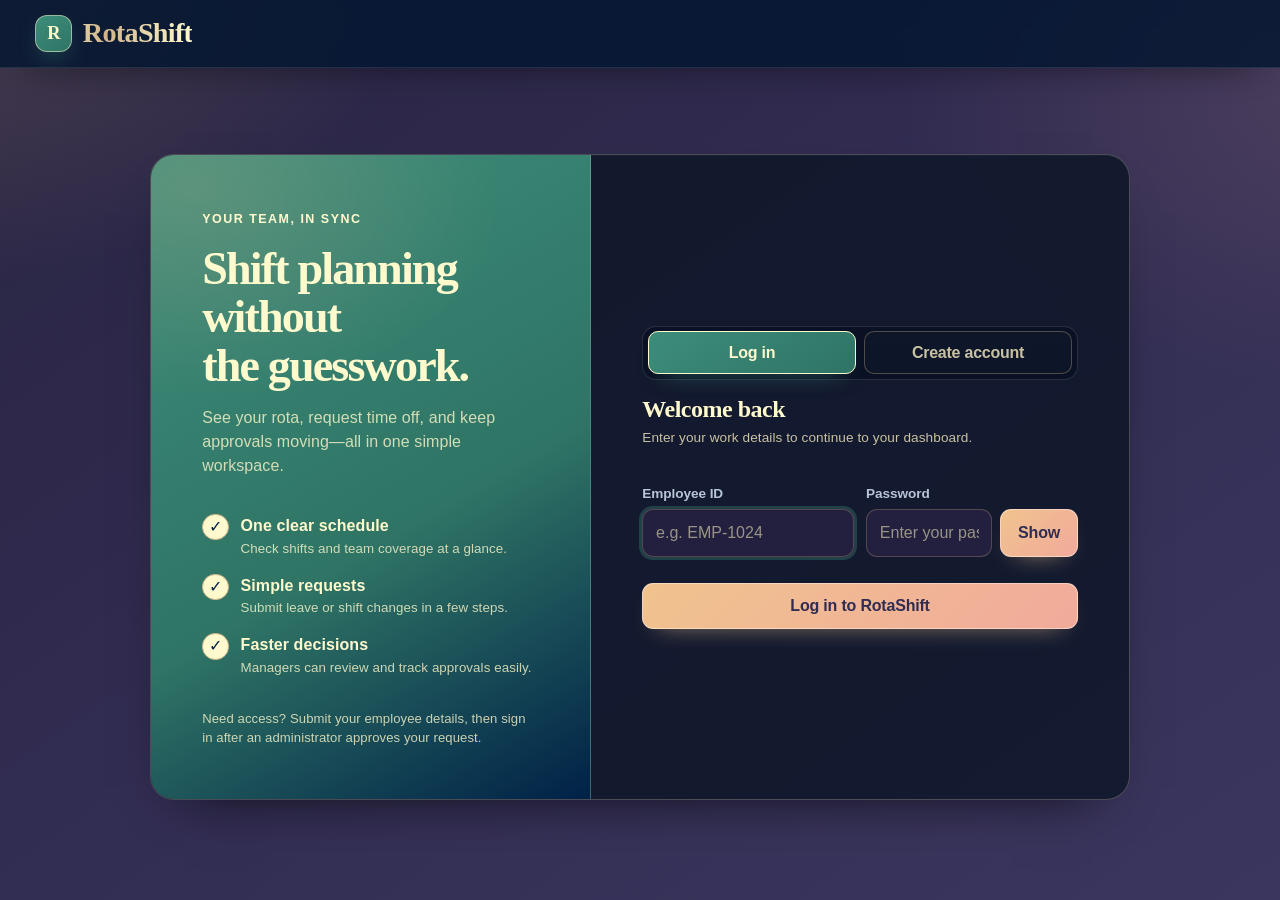
==== commit 842f4ba6: "Improve projects approvals performance and mobile UX" ====
--- a/static/index.html
+++ b/static/index.html
@@ -3,7 +3,7 @@
   <head>
     <meta charset="UTF-8" />
     <meta name="viewport" content="width=device-width, initial-scale=1, viewport-fit=cover" />
-    <meta name="theme-color" content="#2563eb" />
+    <meta name="theme-color" content="#48426d" />
     <!-- Weekday theme: Mon=A … Sun=G. One synchronous assignment; no timers or listeners. -->
     <script>
       (function () {
@@ -20,13 +20,7 @@
     <title>RotaShift</title>
     <link rel="manifest" href="/manifest.json" />
     <link rel="icon" href="/static/icon.svg" type="image/svg+xml" />
-    <link rel="stylesheet" href="/static/styles.css?v=75" />
-    <link rel="preconnect" href="https://fonts.googleapis.com" />
-    <link rel="preconnect" href="https://fonts.gstatic.com" crossorigin />
-    <link
-      href="https://fonts.googleapis.com/css2?family=Cormorant+Garamond:wght@600;700&family=Manrope:wght@400;500;600;700;800&display=swap"
-      rel="stylesheet"
-    />
+    <link rel="stylesheet" href="/static/styles.css?v=83" />
   </head>
   <body>
     <header class="topbar">
@@ -34,13 +28,13 @@
       <div id="user-slot" class="hint"></div>
       <div class="topbar-actions">
         <div class="notify-wrap hidden" id="notify-wrap">
-          <button type="button" id="notify-bell-btn" class="notify-bell" aria-label="Kanban activity" aria-expanded="false" aria-controls="notify-panel">
+          <button type="button" id="notify-bell-btn" class="notify-bell" aria-label="Project and work updates" aria-expanded="false" aria-controls="notify-panel">
             <span class="notify-bell-icon" aria-hidden="true">🔔</span>
             <span id="notify-bell-count" class="notify-bell-badge hidden">0</span>
           </button>
           <div id="notify-panel" class="notify-panel hidden" role="menu" aria-label="Kanban updates">
             <header class="notify-panel-head">
-              <strong>Kanban activity</strong>
+              <strong>Project / Work updates</strong>
               <button type="button" id="notify-mark-read" class="btn secondary notify-mark-read">Mark read</button>
             </header>
             <div id="notify-list" class="notify-list"></div>
@@ -196,7 +190,7 @@
                 <button type="button" role="menuitem" data-emp-menu="schedule">Department roster</button>
                 <button type="button" role="menuitem" data-emp-menu="today">Today</button>
                 <button type="button" role="menuitem" data-emp-menu="infovalley">Info-valley</button>
-                <button type="button" role="menuitem" data-emp-menu="tasks">Kanban</button>
+                <button type="button" role="menuitem" data-emp-menu="tasks">Project / Work updates ↗</button>
                 <div class="emp-more-sep" role="separator"></div>
                 <button type="button" role="menuitem" data-emp-menu="meet">Meet calls</button>
                 <button type="button" role="menuitem" data-emp-menu="password">Change password</button>
@@ -209,7 +203,7 @@
             <button type="button" class="dash-tab active" data-dash="employee" data-tab="schedule">My shifts</button>
             <button type="button" class="dash-tab" data-dash="employee" data-tab="requests">Apply</button>
             <button type="button" class="dash-tab" data-dash="employee" data-tab="infovalley">Info-valley</button>
-            <button type="button" class="dash-tab" data-dash="employee" data-tab="tasks">Kanban</button>
+            <button type="button" class="dash-tab" data-dash="employee" data-tab="tasks">Project / Work updates ↗</button>
           </nav>
           <div class="dash-pane hidden" data-dash="employee" data-tab="today">
             <div id="emp-today-mount" class="today-mount"></div>
@@ -257,14 +251,14 @@
                 <textarea id="leave-reason" placeholder="e.g. annual leave, training day…"></textarea>
                 <label class="check-inline" for="leave-use-compoff">
                   <input type="checkbox" id="leave-use-compoff" />
-                  Convert these days to paid CO if they are already L, A, B, C, or G on the roster
+                  Convert these days to paid CO if they are already L, WO, A, B, C, or G on the roster
                 </label>
                 <button type="button" id="leave-submit" class="btn emp-apply-submit">Submit leave</button>
               </section>
 
               <section class="emp-apply-panel hidden" data-apply-panel="swap" id="shift-change-section">
                 <h3>Request swap</h3>
-                <p class="hint">Swap to A, B, C, G, WO, or L. An administrator approves it.</p>
+                <p class="hint">Swap to A, B, C, G, or L. Week off cannot be requested against an allocated A, B, C, or G shift — apply earned CO instead. An administrator approves it.</p>
                 <div class="row emp-apply-fields">
                   <div>
                     <label for="chg-date">Date</label>
@@ -337,17 +331,17 @@
           </div>
         </div>
 
-        <!-- Manager: Schedule | Manage shifts | Approvals -->
+        <!-- Manager: same roster actions as employee; only admin assigns shifts -->
         <div id="dash-manager" class="dash-shell hidden">
           <nav class="dash-nav" aria-label="Manager dashboard">
             <button type="button" class="dash-tab active" data-dash="manager" data-tab="today">Today</button>
             <button type="button" class="dash-tab" data-dash="manager" data-tab="schedule">Schedule</button>
-            <button type="button" class="dash-tab" data-dash="manager" data-tab="shifts">Manage shifts</button>
+            <button type="button" class="dash-tab hidden" data-dash="manager" data-tab="shifts" hidden>Manage shifts</button>
             <button type="button" class="dash-tab" data-dash="manager" data-tab="requests">My requests</button>
             <button type="button" class="dash-tab" data-dash="manager" data-tab="approvals">Approvals</button>
             <button type="button" class="dash-tab" data-dash="manager" data-tab="records">Approval log</button>
             <button type="button" class="dash-tab" data-dash="manager" data-tab="infovalley">Info-valley</button>
-            <button type="button" class="dash-tab" data-dash="manager" data-tab="tasks">My Kanban</button>
+            <button type="button" class="dash-tab" data-dash="manager" data-tab="tasks">Project / Work updates ↗</button>
           </nav>
           <div class="dash-pane active" data-dash="manager" data-tab="today">
             <div id="mgr-today-mount" class="today-mount"></div>
@@ -355,7 +349,7 @@
           <div class="dash-pane hidden" data-dash="manager" data-tab="schedule">
             <div class="sched-mount" id="mgr-sched-mount"></div>
           </div>
-          <div class="dash-pane hidden" data-dash="manager" data-tab="shifts">
+          <div class="dash-pane hidden" data-dash="manager" data-tab="shifts" hidden>
             <div id="mgr-shift-slot"></div>
           </div>
           <div class="dash-pane hidden" data-dash="manager" data-tab="requests">
@@ -412,7 +406,7 @@
             <button type="button" class="dash-tab" data-dash="admin" data-tab="compoff">Comp-off</button>
             <button type="button" class="dash-tab" data-dash="admin" data-tab="records">Activity</button>
             <button type="button" class="dash-tab" data-dash="admin" data-tab="infovalley">Info-valley</button>
-            <button type="button" class="dash-tab" data-dash="admin" data-tab="tasks">My Kanban</button>
+            <button type="button" class="dash-tab" data-dash="admin" data-tab="tasks">Project / Work updates ↗</button>
             <button type="button" class="dash-tab" data-dash="admin" data-tab="schedule">Schedule</button>
             <button type="button" class="dash-tab" data-dash="admin" data-tab="shifts">Manage shifts</button>
           </nav>
@@ -614,9 +608,9 @@
               <p class="hint">Deleting a department removes it from lists; users in that department lose their department link.</p>
               <div id="admin-dept-list"></div>
 
-              <h3 style="margin-top: 1rem; font-size: 1rem">Backup</h3>
-              <p class="hint">Download a JSON snapshot of departments, users (no passwords), shifts, and requests.</p>
-              <button type="button" id="export-btn" class="btn secondary">Download JSON export</button>
+              <h3 style="margin-top: 1rem; font-size: 1rem">Organisation report</h3>
+              <p class="hint">Download a complete JSON report of departments, users (no passwords), projects, tasks, shifts, and requests.</p>
+              <button type="button" id="export-btn" class="btn secondary">Download organisation report</button>
             </div>
           </div>
         </div>
@@ -663,15 +657,11 @@
                   >Main view is a dated grid table (staff in rows, dates in columns). Scroll horizontally for more days.
                   Codes: <strong>A</strong>, <strong>B</strong>, <strong>C</strong>, <strong>G</strong> (shifts),
                   <strong>L</strong> (leave), <strong>WO</strong> (week off), <strong>CO</strong> (paid comp-off).
-                  A <strong>+CO</strong> mark is a day that generated a credit. Employees: tap your cell to request leave
-                  or a swap. Managers and admins can assign any code directly.</span>
-                >
+                  A <strong>+CO</strong> mark is a day that generated a credit. Employees: tap your allocated shift to apply earned CO, leave, or a duty swap — not week off. Managers and admins can assign any code directly.</span>
                 <span class="roster-hint-narrow"
                   >The dated table scrolls sideways; below it, each person also has a compact card list by day. Tap
-                  your cell to request <strong>A</strong>, <strong>B</strong>, <strong>C</strong>, <strong>G</strong>,
-                  <strong>L</strong> (leave), <strong>WO</strong> (week off), or <strong>CO</strong>. A <strong>+CO</strong>
+                  your allocated shift to apply earned <strong>CO</strong>, leave, or another duty — not week off. A <strong>+CO</strong>
                   mark is a generated credit. Managers and admins edit any row.</span>
-                >
               </p>
               <div class="row">
                 <div>
@@ -713,10 +703,11 @@
           <header class="my-kanban-hero">
             <div class="my-kanban-hero-text">
               <p class="my-kanban-eyebrow">Department workspace</p>
-              <h2 class="my-kanban-title">My Kanban</h2>
+              <h2 class="my-kanban-title">Project / Work updates</h2>
               <p class="my-kanban-lead" id="tasks-board-hint"></p>
             </div>
             <div class="my-kanban-hero-actions">
+              <button type="button" id="project-workspace-close" class="btn secondary hidden">← Back to RotaShift</button>
               <button type="button" id="tasks-refresh-btn" class="btn my-kanban-refresh">Refresh</button>
             </div>
           </header>
@@ -737,8 +728,34 @@
             </div>
           </div>
 
-          <section class="my-kanban-table-section" aria-label="Department Kanban board">
-            <h3 class="my-kanban-section-title">Department board</h3>
+          <section class="project-planner" aria-label="Project planner">
+            <div class="project-planner-head">
+              <div>
+                <p class="my-kanban-eyebrow">Plan · assign · deliver</p>
+                <h3 class="my-kanban-section-title">Projects</h3>
+                <p class="hint">See the owner, timeline, task progress, and current status at a glance.</p>
+              </div>
+              <button type="button" id="projects-refresh-btn" class="btn secondary">Refresh projects</button>
+            </div>
+            <div id="projects-grid" class="projects-grid" aria-live="polite"></div>
+            <form id="project-create-form" class="project-create-panel hidden">
+              <div class="project-create-title">
+                <strong>Create a project</strong>
+                <span class="hint">Administrators can create and assign projects.</span>
+              </div>
+              <div class="project-form-grid">
+                <label>Project name<input id="project-new-name" maxlength="160" required placeholder="e.g. September roster readiness" /></label>
+                <label>Starts<input id="project-new-start" type="date" required /></label>
+                <label>Due<input id="project-new-due" type="date" required /></label>
+              </div>
+              <label>Goal and outcome<textarea id="project-new-summary" maxlength="3000" placeholder="What should the team deliver?"></textarea></label>
+              <label>Project team<select id="project-new-assignees" multiple size="4" class="task-assignee-multi"></select></label>
+              <div class="project-create-actions"><button class="btn" type="submit">Create project</button><span id="project-form-msg" class="hint"></span></div>
+            </form>
+          </section>
+
+          <section class="my-kanban-table-section" aria-label="Department work board">
+            <h3 class="my-kanban-section-title">Work board</h3>
             <p class="hint my-kanban-section-lead">
               Your cards appear first. Drag a card to another column — or use the buttons on a phone.
               Cards assigned to you are outlined.
@@ -777,6 +794,14 @@
                   <option value="in_progress">In progress</option>
                   <option value="done">Done</option>
                 </select>
+              </div>
+              <div class="my-kanban-field">
+                <label for="task-new-project">Project</label>
+                <select id="task-new-project" class="my-kanban-select"><option value="">No project</option></select>
+              </div>
+              <div class="my-kanban-field">
+                <label for="task-new-due">Due date</label>
+                <input id="task-new-due" type="date" class="my-kanban-input" />
               </div>
             </div>
             <div class="my-kanban-field">
@@ -932,6 +957,15 @@
             <h2>Approvals</h2>
             <p class="hint" id="approvals-scope-hint"></p>
             <p class="hint hidden" id="approvals-history-lead" role="note"></p>
+            <div id="approval-bulk-toolbar" class="approval-bulk-toolbar hidden" aria-label="Bulk approval controls">
+              <label class="approval-select-all" for="approval-select-all">
+                <input id="approval-select-all" type="checkbox" />
+                <span>Select all pending</span>
+              </label>
+              <span id="approval-selected-count" class="badge">0 selected</span>
+              <button type="button" id="approval-bulk-approve" class="btn" disabled>Approve selected</button>
+              <span id="approval-bulk-msg" class="hint" role="status" aria-live="polite"></span>
+            </div>
             <h3 style="font-size: 1rem">Leave requests</h3>
             <div id="mgr-leave-list" class="list-requests"></div>
             <h3 style="margin-top: 1rem; font-size: 1rem">Shift change requests</h3>
@@ -988,7 +1022,7 @@
             </div>
             <button type="button" id="roster-request-close" class="icon-btn" aria-label="Close">×</button>
           </div>
-          <p class="hint" id="roster-request-lead">Pick leave, a shift swap, or a comp-off action. An administrator reviews it before the roster or bank changes.</p>
+          <p class="hint" id="roster-request-lead">Use earned CO against this shift or week off, request leave, or swap to another duty. Week off cannot be requested against an allocated A, B, C, or G day.</p>
           <p class="roster-request-meta" id="roster-request-meta"></p>
           <label for="roster-request-to">Request</label>
           <select id="roster-request-to"></select>
@@ -1102,7 +1136,7 @@
       <p class="assistant-privacy">Teammate shifts search everyone in RotaShift. Other questions race Groq and Gemini.</p>
     </aside>
 
-    <script src="/static/app.js?v=75"></script>
+    <script src="/static/app.js?v=83"></script>
     <script>
       if ("serviceWorker" in navigator) {
         navigator.serviceWorker.register("/sw.js").catch(() => {});
--- a/static/styles.css
+++ b/static/styles.css
@@ -496,6 +496,258 @@
   .tabs button, .btn { min-height: 44px; }
 }
 
+/* 2026 mobile-first visual system — Orix-inspired indigo, violet, apricot and coral. */
+:root,
+html[data-weekday-theme] {
+  --bg: #312c51;
+  --panel: #48426d;
+  --panel-soft: #554e7d;
+  --muted: #d7d1df;
+  --text: #fffaf4;
+  --accent: #f0c38e;
+  --accent-strong: #e8ae6d;
+  --accent2: #f1aa9b;
+  --danger: #ef8d82;
+  --border: rgba(240, 195, 142, 0.22);
+  --bg-deep: #292542;
+  --bg-mid: #312c51;
+  --bg-spot-1: rgba(240, 195, 142, 0.14);
+  --bg-spot-2: rgba(241, 170, 155, 0.12);
+  --topbar-bg: rgba(49, 44, 81, 0.92);
+  --topbar-border: rgba(240, 195, 142, 0.2);
+  --input-fill: rgba(36, 32, 62, 0.78);
+  --focus-border: #f0c38e;
+  --focus-ring: 0 0 0 3px rgba(240, 195, 142, 0.2);
+  --tab-active-bg: linear-gradient(135deg, #f0c38e, #f1aa9b);
+  --tab-active-border: rgba(255, 250, 244, 0.72);
+  --dash-tab-active-bg: linear-gradient(135deg, #f0c38e, #f1aa9b);
+  --dash-tab-active-border: rgba(255, 250, 244, 0.72);
+  --btn-primary-color: #312c51;
+  --font-display: "Aptos Display", "Segoe UI Variable Display", "Trebuchet MS", sans-serif;
+  --font-body: "Aptos", "Segoe UI Variable Text", "Segoe UI", sans-serif;
+}
+
+body {
+  background:
+    radial-gradient(850px 520px at -10% -5%, rgba(240, 195, 142, 0.18), transparent 65%),
+    radial-gradient(720px 480px at 105% 10%, rgba(241, 170, 155, 0.13), transparent 62%),
+    linear-gradient(145deg, #292542, #312c51 46%, #3b365e);
+}
+
+.card,
+.panel,
+.my-kanban-shell,
+.dashboard-banner,
+.today-card,
+.kanban-col {
+  border-color: rgba(240, 195, 142, 0.2) !important;
+  background: linear-gradient(145deg, rgba(72, 66, 109, 0.88), rgba(49, 44, 81, 0.9)) !important;
+  box-shadow: 0 18px 44px -30px rgba(18, 15, 34, 0.9);
+}
+
+.btn:not(.danger),
+button.btn:not(.danger) {
+  color: #312c51;
+  border-color: rgba(255, 250, 244, 0.45);
+  background: linear-gradient(135deg, #f0c38e, #f1aa9b);
+  box-shadow: 0 10px 24px -16px rgba(240, 195, 142, 0.9);
+}
+
+.btn.secondary,
+button.secondary {
+  color: #fffaf4;
+  background: rgba(255, 250, 244, 0.08);
+  border-color: rgba(240, 195, 142, 0.34);
+}
+
+.dash-tab.active {
+  color: #312c51 !important;
+  font-weight: 800;
+}
+
+input,
+select,
+textarea {
+  border-color: rgba(240, 195, 142, 0.24) !important;
+  background: rgba(39, 35, 66, 0.82) !important;
+  color: #fffaf4 !important;
+}
+
+.project-planner {
+  margin: 1rem 0 1.15rem;
+  padding: clamp(0.9rem, 2vw, 1.2rem);
+  border-radius: 22px;
+  border: 1px solid rgba(240, 195, 142, 0.22);
+  background: rgba(37, 33, 63, 0.42);
+}
+
+.project-planner-head,
+.project-card-top,
+.project-progress-label,
+.project-create-title,
+.project-create-actions {
+  display: flex;
+  align-items: center;
+  justify-content: space-between;
+  gap: 0.8rem;
+}
+
+.projects-grid {
+  display: grid;
+  grid-template-columns: repeat(auto-fit, minmax(min(260px, 100%), 1fr));
+  gap: 0.8rem;
+  margin-top: 0.85rem;
+}
+
+.project-card {
+  padding: 1rem;
+  border-radius: 18px;
+  border: 1px solid rgba(240, 195, 142, 0.24);
+  background: linear-gradient(145deg, rgba(84, 77, 126, 0.94), rgba(64, 58, 101, 0.94));
+  box-shadow: 0 16px 34px -26px #100d22;
+}
+
+.project-card--closed { opacity: 0.7; }
+.project-card h4 { margin: 0.7rem 0 0.35rem; font: 800 1.08rem/1.2 var(--font-display); }
+.project-card p { margin: 0.35rem 0; font-size: 0.82rem; }
+.project-card-top { color: #f0c38e; font-size: 0.72rem; font-weight: 800; text-transform: uppercase; letter-spacing: 0.06em; }
+.project-status { padding: 0.2rem 0.55rem; border-radius: 999px; background: rgba(240, 195, 142, 0.14); }
+.project-progress { height: 8px; overflow: hidden; margin: 0.85rem 0 0.4rem; border-radius: 999px; background: rgba(23, 20, 43, 0.6); }
+.project-progress span { display: block; height: 100%; border-radius: inherit; background: linear-gradient(90deg, #f0c38e, #f1aa9b); }
+.project-progress-label { font-size: 0.74rem; color: var(--muted); }
+.project-team { color: #f3d5bd; }
+.project-close-btn { margin-top: 0.7rem; padding: 0.38rem 0.65rem; border-radius: 999px; border: 1px solid rgba(241,170,155,.35); background: transparent; color: #ffd6ce; }
+.project-empty { padding: 1rem; border-radius: 16px; color: var(--muted); background: rgba(28,25,50,.42); }
+
+.project-create-panel {
+  display: grid;
+  gap: 0.75rem;
+  margin-top: 1rem;
+  padding: 1rem;
+  border-radius: 18px;
+  background: rgba(29, 26, 52, 0.5);
+}
+.project-create-panel.hidden { display: none; }
+.project-create-title { align-items: baseline; }
+.project-form-grid { display: grid; grid-template-columns: minmax(180px, 2fr) repeat(2, minmax(130px, 1fr)); gap: 0.65rem; }
+.project-create-panel label { display: grid; gap: 0.32rem; font-size: 0.75rem; font-weight: 700; color: #f5ddc6; }
+.project-create-panel input, .project-create-panel textarea, .project-create-panel select { width: 100%; }
+
+.kanban-card-meta { display: flex; flex-wrap: wrap; gap: 0.35rem; margin: 0.55rem 0; }
+.kanban-card-meta span { padding: 0.18rem 0.45rem; border-radius: 999px; background: rgba(240,195,142,.12); color: #f6d6b1; font-size: 0.7rem; }
+.kanban-latest-update { padding: 0.48rem 0.55rem; border-left: 3px solid #f1aa9b; border-radius: 4px 10px 10px 4px; background: rgba(241,170,155,.08); font-size: 0.76rem; }
+.kanban-progress-action { margin: 0.2rem 0 0.55rem; color: #312c51 !important; background: #f0c38e !important; }
+
+@media (max-width: 760px) {
+  body { padding-bottom: 5.25rem; }
+  main, .main { padding-inline: 0.65rem !important; }
+  .topbar { padding: 0.55rem 0.65rem; gap: 0.45rem; }
+  .topbar-actions { gap: 0.35rem; }
+  .topbar-actions .btn { min-height: 38px; padding: 0.45rem 0.65rem; font-size: 0.72rem; }
+  .dashboard-banner { padding: 1rem !important; border-radius: 18px !important; }
+  .dash-nav {
+    position: fixed !important;
+    z-index: 900;
+    left: 0.5rem;
+    right: 0.5rem;
+    bottom: 0.45rem;
+    display: flex !important;
+    flex-wrap: nowrap !important;
+    gap: 0.3rem;
+    padding: 0.4rem;
+    overflow-x: auto;
+    border: 1px solid rgba(240,195,142,.25);
+    border-radius: 18px;
+    background: rgba(41, 37, 66, 0.96);
+    backdrop-filter: blur(18px);
+    box-shadow: 0 16px 40px rgba(15,12,30,.42);
+  }
+  .dash-tab { flex: 0 0 auto; min-height: 42px; padding: 0.55rem 0.72rem !important; border-radius: 13px !important; font-size: 0.73rem !important; }
+  .project-planner-head { align-items: flex-start; }
+  .project-planner-head .btn { padding: 0.45rem 0.6rem; font-size: 0.7rem; }
+  .project-form-grid { grid-template-columns: 1fr 1fr; }
+  .project-form-grid label:first-child { grid-column: 1 / -1; }
+  .kanban-board { display: grid !important; grid-template-columns: 1fr !important; min-width: 0 !important; }
+  .kanban-col { min-width: 0 !important; }
+  .kanban-col-body { min-height: 3rem !important; }
+  .my-kanban-shell { padding: 0.75rem !important; border-radius: 20px !important; }
+  .my-kanban-hero { align-items: flex-start !important; }
+  .my-kanban-title { font-size: clamp(1.45rem, 8vw, 2rem) !important; }
+}
+
+@media (max-width: 420px) {
+  .project-form-grid { grid-template-columns: 1fr; }
+  .project-form-grid label:first-child { grid-column: auto; }
+  .project-planner { padding: 0.72rem; border-radius: 17px; }
+  .project-card { padding: 0.85rem; }
+}
+
+/* Dedicated Project / Work updates window. */
+html.project-workspace-view body {
+  min-height: 100vh;
+  background: #292542 url("/static/assets/project-workspace-bg.webp") center top / cover fixed no-repeat;
+}
+
+html.project-workspace-view body::before {
+  content: "";
+  position: fixed;
+  inset: 0;
+  z-index: -1;
+  pointer-events: none;
+  background: linear-gradient(180deg, rgba(38, 34, 63, 0.5), rgba(30, 27, 51, 0.84));
+}
+
+html.project-workspace-view .dashboard-banner,
+html.project-workspace-view .dash-nav,
+html.project-workspace-view #assistant-fab {
+  display: none !important;
+}
+
+html.project-workspace-view .dash-shell {
+  max-width: 1540px;
+  margin-inline: auto;
+}
+
+html.project-workspace-view .my-kanban-shell {
+  margin: clamp(0.55rem, 2vw, 1.4rem) auto 3rem;
+  padding: clamp(1rem, 2.5vw, 1.8rem) !important;
+  border: 1px solid rgba(240, 195, 142, 0.3) !important;
+  background: linear-gradient(145deg, rgba(54, 49, 88, 0.9), rgba(40, 36, 67, 0.92)) !important;
+  backdrop-filter: blur(22px);
+  box-shadow: 0 30px 80px -38px rgba(8, 6, 20, 0.95);
+}
+
+html.project-workspace-view .my-kanban-hero {
+  min-height: 150px;
+  padding: clamp(1rem, 3vw, 2rem);
+  border-radius: 22px;
+  overflow: hidden;
+  background:
+    linear-gradient(90deg, rgba(49, 44, 81, 0.96) 0%, rgba(49, 44, 81, 0.72) 55%, rgba(49, 44, 81, 0.18) 100%),
+    url("/static/assets/project-workspace-bg.webp") 70% center / cover no-repeat;
+}
+
+html.project-workspace-view .my-kanban-title {
+  max-width: 720px;
+  font-size: clamp(2rem, 5vw, 4rem) !important;
+  line-height: 0.98;
+  letter-spacing: -0.045em;
+}
+
+html.project-workspace-view .my-kanban-lead { max-width: 680px; color: #f4e9e1; }
+html.project-workspace-view .kanban-board { grid-template-columns: repeat(3, minmax(260px, 1fr)); }
+html.project-workspace-view .kanban-col { background: rgba(58, 52, 93, 0.82) !important; backdrop-filter: blur(14px); }
+
+@media (max-width: 760px) {
+  html.project-workspace-view body { background-attachment: scroll; padding-bottom: 0; }
+  html.project-workspace-view .topbar { position: sticky; }
+  html.project-workspace-view .my-kanban-shell { margin: 0.5rem 0.35rem 1rem; padding: 0.65rem !important; }
+  html.project-workspace-view .my-kanban-hero { min-height: 190px; padding: 1rem; align-content: flex-end; }
+  html.project-workspace-view .my-kanban-hero-actions { flex-wrap: wrap; }
+  html.project-workspace-view .my-kanban-hero-actions .btn { flex: 1 1 auto; }
+  html.project-workspace-view .kanban-board { grid-template-columns: 1fr; }
+}
+
 .grid {
   display: grid;
   gap: 1.15rem;
@@ -1589,6 +1841,49 @@
   display: flex;
   flex-direction: column;
   gap: 0.65rem;
+}
+
+.approval-bulk-toolbar {
+  position: sticky;
+  top: 0.5rem;
+  z-index: 12;
+  display: flex;
+  align-items: center;
+  flex-wrap: wrap;
+  gap: 0.65rem;
+  margin: 0.8rem 0 1rem;
+  padding: 0.7rem 0.8rem;
+  border: 1px solid rgba(240, 195, 142, 0.38);
+  border-radius: 14px;
+  background: rgba(49, 44, 81, 0.96);
+  box-shadow: 0 12px 28px -18px rgba(12, 10, 30, 0.9);
+  backdrop-filter: blur(12px);
+}
+
+.approval-select-all,
+.approval-item-select {
+  display: inline-flex;
+  align-items: center;
+  gap: 0.45rem;
+  cursor: pointer;
+  font-weight: 700;
+}
+
+.approval-select-all input,
+.approval-item-select input {
+  width: 1.1rem;
+  height: 1.1rem;
+  accent-color: var(--accent);
+}
+
+.approval-item-select {
+  float: right;
+  margin: -0.15rem 0 0.35rem 0.7rem;
+  padding: 0.25rem 0.45rem;
+  border-radius: 999px;
+  background: rgba(240, 195, 142, 0.12);
+  color: var(--text);
+  font-size: 0.78rem;
 }
 
 .req-item {
@@ -4387,6 +4682,9 @@
   border: 1px solid rgba(148, 163, 184, 0.2);
   background: rgba(2, 6, 23, 0.45);
 }
+.today-shift-pill[data-today-go] {
+  cursor: pointer;
+}
 
 .today-shift-pill .eyebrow {
   display: block;
@@ -4504,3 +4802,164 @@
     flex: 1 1 calc(50% - 0.5rem);
   }
 }
+
+/* Final phone pass: consistent touch targets and no controls hidden behind
+   sticky chrome on compact Android/iOS screens. */
+@media (max-width: 480px) {
+  body {
+    font-size: 15px;
+    padding-bottom: env(safe-area-inset-bottom);
+  }
+
+  .topbar {
+    position: relative;
+    width: 100%;
+  }
+
+  .dash-nav {
+    position: relative;
+    top: auto;
+    width: 100%;
+    margin: 0;
+    scrollbar-width: none;
+  }
+
+  .dash-nav::-webkit-scrollbar,
+  .assistant-suggestions::-webkit-scrollbar {
+    display: none;
+  }
+
+  .dash-nav .dash-tab,
+  .btn,
+  button,
+  .notify-item {
+    min-height: 44px;
+    touch-action: manipulation;
+  }
+
+  .shell,
+  .dash-shell,
+  .dash-pane,
+  .card,
+  .row,
+  .row > *,
+  .schedule-grid,
+  .my-kanban-shell,
+  .project-planner {
+    min-width: 0;
+    max-width: 100%;
+  }
+
+  .shell { padding-inline: 0.5rem; }
+  .dashboard-banner { border-radius: 16px; }
+  .dashboard-banner h1 { overflow-wrap: anywhere; }
+  .card h2 { font-size: 1.22rem; line-height: 1.25; }
+  .card h3 { line-height: 1.3; }
+
+  label { overflow-wrap: anywhere; }
+  input,
+  select,
+  textarea {
+    width: 100%;
+    max-width: 100%;
+    min-height: 46px;
+  }
+  textarea { min-height: 7rem; }
+
+  .row,
+  .section-heading-row,
+  .project-planner-head,
+  .project-create-actions,
+  .password-actions {
+    gap: 0.55rem;
+  }
+
+  .section-heading-row,
+  .project-planner-head {
+    align-items: stretch;
+    flex-direction: column;
+  }
+
+  .section-heading-row .btn,
+  .project-planner-head .btn,
+  .project-create-actions .btn,
+  .password-actions .btn {
+    width: 100%;
+  }
+
+  .approval-bulk-toolbar {
+    position: relative;
+    top: auto;
+    align-items: stretch;
+    padding: 0.65rem;
+  }
+
+  .approval-select-all { min-height: 44px; }
+  .approval-bulk-toolbar .btn,
+  #approval-bulk-msg { width: 100%; }
+
+  .approval-item-select {
+    float: none;
+    width: fit-content;
+    min-height: 38px;
+    margin: 0 0 0.55rem;
+  }
+
+  .req-item { padding: 0.75rem; }
+  .req-actions {
+    display: grid;
+    grid-template-columns: 1fr 1fr;
+  }
+  .req-actions .btn { width: 100%; }
+
+  .password-modal {
+    align-items: end;
+    padding: 0.5rem;
+    padding-bottom: max(0.5rem, env(safe-area-inset-bottom));
+  }
+  .password-card,
+  .meet-card,
+  .roster-request-card {
+    width: 100%;
+    max-width: 100%;
+    max-height: calc(100dvh - 1rem - env(safe-area-inset-top));
+    overflow-y: auto;
+    padding: 1rem;
+    border-radius: 20px 20px 12px 12px;
+    overscroll-behavior: contain;
+  }
+
+  .notify-panel {
+    position: fixed;
+    inset: auto 0.5rem max(0.5rem, env(safe-area-inset-bottom));
+    width: auto;
+    max-height: min(70dvh, 32rem);
+  }
+  .notify-panel-head { position: sticky; top: 0; z-index: 2; background: #0f172a; }
+
+  .assistant-drawer { grid-template-rows: auto minmax(0, 1fr) auto auto auto; }
+  .assistant-head { padding: 0.8rem; }
+  .assistant-head h2 { font-size: 1.25rem; }
+  .assistant-messages { padding: 0.75rem; }
+  .assistant-form { padding: 0.6rem 0.7rem; }
+  .assistant-form textarea { min-height: 46px; }
+
+  .admin-records-wrap .activity-log-table td {
+    grid-template-columns: minmax(5.2rem, 34%) minmax(0, 1fr);
+  }
+
+  .kanban-card-actions,
+  .meet-person-actions,
+  .incoming-call-actions {
+    display: grid;
+    grid-template-columns: 1fr 1fr;
+    width: 100%;
+  }
+
+  .kanban-card-actions .btn,
+  .kanban-chip-btn,
+  .meet-person-actions .btn,
+  .incoming-call-actions .btn {
+    width: 100%;
+  }
+}
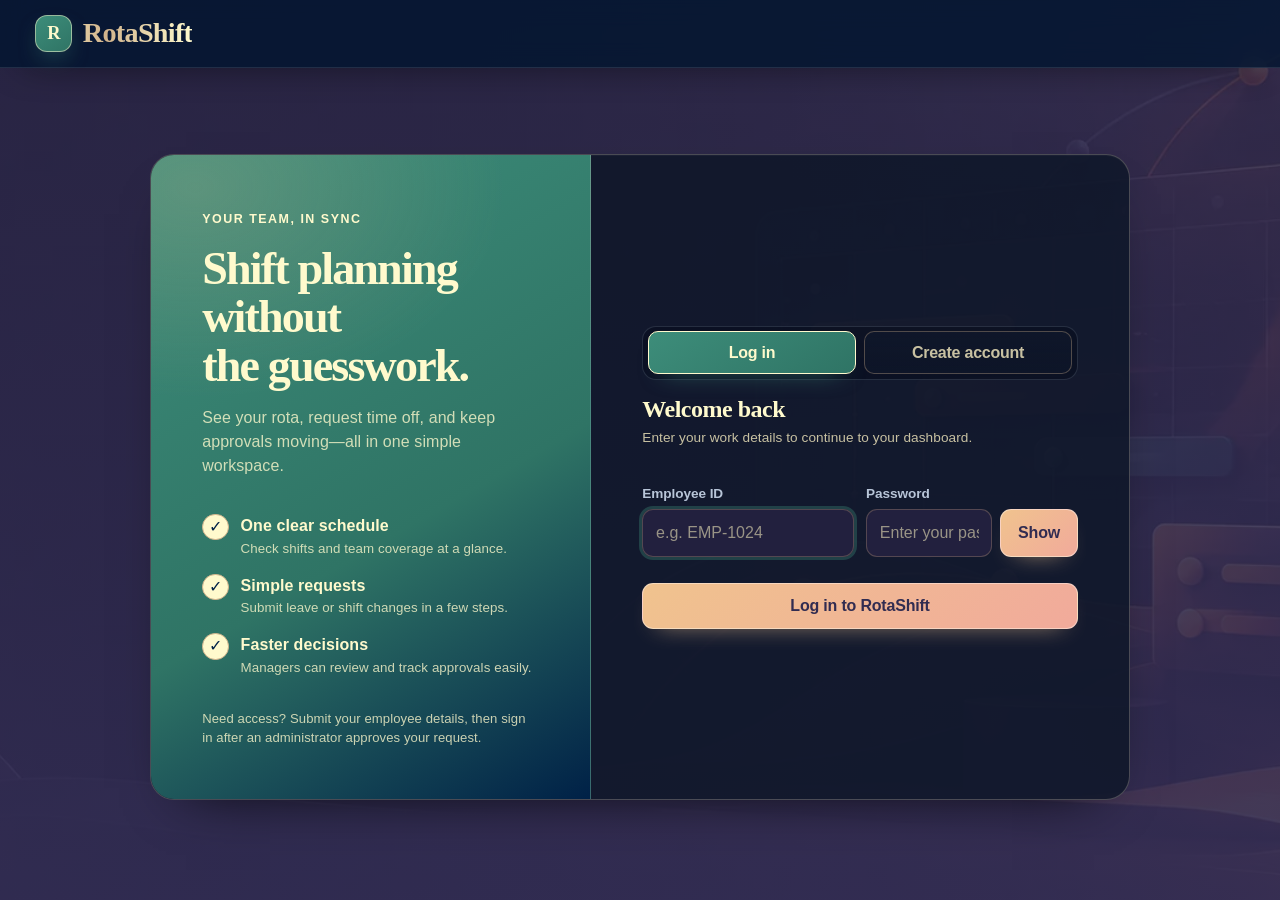
==== commit 82bfd7bf: "Improve project tracking and preserve roster imports" ====
--- a/static/index.html
+++ b/static/index.html
@@ -20,7 +20,7 @@
     <title>RotaShift</title>
     <link rel="manifest" href="/manifest.json" />
     <link rel="icon" href="/static/icon.svg" type="image/svg+xml" />
-    <link rel="stylesheet" href="/static/styles.css?v=83" />
+    <link rel="stylesheet" href="/static/styles.css?v=88" />
   </head>
   <body>
     <header class="topbar">
@@ -733,12 +733,14 @@
               <div>
                 <p class="my-kanban-eyebrow">Plan · assign · deliver</p>
                 <h3 class="my-kanban-section-title">Projects</h3>
-                <p class="hint">See the owner, timeline, task progress, and current status at a glance.</p>
-              </div>
-              <button type="button" id="projects-refresh-btn" class="btn secondary">Refresh projects</button>
-            </div>
-            <div id="projects-grid" class="projects-grid" aria-live="polite"></div>
-            <form id="project-create-form" class="project-create-panel hidden">
+                <p class="hint">Open the tracker to see every running project, ordered by deadline.</p>
+              </div>
+              <button type="button" id="projects-toggle-btn" class="btn project-tracker-toggle" aria-expanded="false" aria-controls="project-tracker-body">Show running projects</button>
+            </div>
+            <div id="project-tracker-body" class="project-tracker-body hidden">
+              <div class="project-tracker-tools"><span id="project-tracker-summary" class="hint"></span><button type="button" id="projects-refresh-btn" class="btn secondary">Refresh</button></div>
+              <div id="projects-grid" class="projects-grid" aria-live="polite"></div>
+              <form id="project-create-form" class="project-create-panel hidden">
               <div class="project-create-title">
                 <strong>Create a project</strong>
                 <span class="hint">Administrators can create and assign projects.</span>
@@ -749,9 +751,17 @@
                 <label>Due<input id="project-new-due" type="date" required /></label>
               </div>
               <label>Goal and outcome<textarea id="project-new-summary" maxlength="3000" placeholder="What should the team deliver?"></textarea></label>
-              <label>Project team<select id="project-new-assignees" multiple size="4" class="task-assignee-multi"></select></label>
+              <div class="people-picker" data-people-picker="project">
+                <label for="project-assignee-search">Project team</label>
+                <p class="hint my-kanban-micro">Type at least 3 letters of a name or employee ID.</p>
+                <input id="project-assignee-search" class="my-kanban-input" autocomplete="off" placeholder="Start typing a name…" />
+                <div id="project-assignee-results" class="people-picker-results hidden"></div>
+                <div id="project-assignee-selected" class="people-picker-selected"></div>
+                <select id="project-new-assignees" multiple class="task-assignee-multi people-picker-source" aria-hidden="true" tabindex="-1"></select>
+              </div>
               <div class="project-create-actions"><button class="btn" type="submit">Create project</button><span id="project-form-msg" class="hint"></span></div>
-            </form>
+              </form>
+            </div>
           </section>
 
           <section class="my-kanban-table-section" aria-label="Department work board">
@@ -767,10 +777,13 @@
 
           <section id="tasks-create-panel" class="my-kanban-compose" aria-label="Create task">
             <div class="my-kanban-compose-head">
-              <h3 class="my-kanban-compose-title">New task</h3>
-              <p class="my-kanban-compose-sub hint">
-                Assign your team and set priority — everyone in this department sees the board.
-              </p>
+              <div>
+                <h3 class="my-kanban-compose-title">New task</h3>
+                <p class="my-kanban-compose-sub hint">
+                  Assign your team and set priority — everyone in this department sees the board.
+                </p>
+              </div>
+              <button type="button" id="task-create-close" class="icon-btn task-create-close hidden" aria-label="Close task form">×</button>
             </div>
             <div class="row my-kanban-compose-grid">
               <div class="my-kanban-field" style="flex: 2 1 220px">
@@ -809,9 +822,14 @@
               <textarea id="task-new-desc" class="my-kanban-textarea" placeholder="Context, links, acceptance criteria…"></textarea>
             </div>
             <div class="my-kanban-field">
-              <label for="task-new-assignees">Responsible people</label>
-              <p class="hint my-kanban-micro">Hold Ctrl / Cmd to select multiple. Only people in this department appear.</p>
-              <select id="task-new-assignees" multiple size="5" class="task-assignee-multi my-kanban-multiselect"></select>
+              <div class="people-picker" data-people-picker="task">
+                <label for="task-assignee-search">Responsible people</label>
+                <p class="hint my-kanban-micro">Type at least 3 letters of a name or employee ID, then tap a result.</p>
+                <input id="task-assignee-search" class="my-kanban-input" autocomplete="off" placeholder="Start typing a name…" />
+                <div id="task-assignee-results" class="people-picker-results hidden"></div>
+                <div id="task-assignee-selected" class="people-picker-selected"></div>
+                <select id="task-new-assignees" multiple class="task-assignee-multi people-picker-source" aria-hidden="true" tabindex="-1"></select>
+              </div>
             </div>
             <div class="my-kanban-compose-footer">
               <button type="button" id="task-create-btn" class="btn my-kanban-submit">Add to board</button>
@@ -1136,7 +1154,7 @@
       <p class="assistant-privacy">Teammate shifts search everyone in RotaShift. Other questions race Groq and Gemini.</p>
     </aside>
 
-    <script src="/static/app.js?v=83"></script>
+    <script src="/static/app.js?v=88"></script>
     <script>
       if ("serviceWorker" in navigator) {
         navigator.serviceWorker.register("/sw.js").catch(() => {});
--- a/static/styles.css
+++ b/static/styles.css
@@ -529,9 +529,17 @@
 
 body {
   background:
+    linear-gradient(rgba(41, 37, 66, 0.82), rgba(49, 44, 81, 0.92)),
+    url("/static/assets/rotashift-workspace-theme.webp") center top / cover no-repeat,
     radial-gradient(850px 520px at -10% -5%, rgba(240, 195, 142, 0.18), transparent 65%),
     radial-gradient(720px 480px at 105% 10%, rgba(241, 170, 155, 0.13), transparent 62%),
     linear-gradient(145deg, #292542, #312c51 46%, #3b365e);
+}
+
+body .dashboard-banner {
+  background:
+    linear-gradient(100deg, rgba(49, 44, 81, 0.96) 0%, rgba(49, 44, 81, 0.82) 52%, rgba(49, 44, 81, 0.3) 100%),
+    url("/static/assets/rotashift-workspace-theme.webp") right center / cover no-repeat !important;
 }
 
 .card,
@@ -578,7 +586,10 @@
   padding: clamp(0.9rem, 2vw, 1.2rem);
   border-radius: 22px;
   border: 1px solid rgba(240, 195, 142, 0.22);
-  background: rgba(37, 33, 63, 0.42);
+  background:
+    linear-gradient(105deg, rgba(37, 33, 63, 0.97) 0%, rgba(37, 33, 63, 0.86) 52%, rgba(37, 33, 63, 0.45) 100%),
+    url("/static/assets/project-journey-theme.webp") right center / cover no-repeat;
+  box-shadow: 0 22px 54px -38px rgba(240, 195, 142, 0.55);
 }
 
 .project-planner-head,
@@ -594,29 +605,94 @@
 
 .projects-grid {
   display: grid;
-  grid-template-columns: repeat(auto-fit, minmax(min(260px, 100%), 1fr));
-  gap: 0.8rem;
+  grid-template-columns: minmax(0, 1fr);
+  gap: 1rem;
   margin-top: 0.85rem;
 }
 
+.project-tracker-toggle { min-width: min(230px, 100%); }
+.project-tracker-tools {
+  display: flex;
+  align-items: center;
+  justify-content: space-between;
+  gap: 0.75rem;
+  margin-top: 0.9rem;
+  padding-top: 0.75rem;
+  border-top: 1px solid rgba(240, 195, 142, 0.16);
+}
+.project-card--critical {
+  border-color: rgba(248, 113, 113, 0.78);
+  background: linear-gradient(145deg, rgba(114, 43, 61, 0.96), rgba(64, 38, 70, 0.96));
+  box-shadow: 0 18px 42px -25px rgba(248, 113, 113, 0.82);
+}
+.project-card--critical .project-status { color: #fff1f2; background: rgba(239, 68, 68, 0.34); }
+.project-card--critical .project-progress span { background: linear-gradient(90deg, #ef4444, #fb7185); }
+.project-card--warning {
+  border-color: rgba(251, 146, 60, 0.7);
+  background: linear-gradient(145deg, rgba(111, 64, 48, 0.96), rgba(67, 49, 74, 0.96));
+  box-shadow: 0 18px 42px -25px rgba(251, 146, 60, 0.75);
+}
+.project-card--warning .project-status { color: #fff7ed; background: rgba(249, 115, 22, 0.3); }
+.project-card--warning .project-progress span { background: linear-gradient(90deg, #f97316, #fbbf24); }
+.project-card--healthy {
+  border-color: rgba(52, 211, 153, 0.55);
+  background: linear-gradient(145deg, rgba(38, 92, 76, 0.9), rgba(54, 55, 91, 0.96));
+  box-shadow: 0 18px 42px -25px rgba(52, 211, 153, 0.62);
+}
+.project-card--healthy .project-status { color: #ecfdf5; background: rgba(16, 185, 129, 0.25); }
+.project-card--healthy .project-progress span { background: linear-gradient(90deg, #10b981, #34d399); }
+
 .project-card {
-  padding: 1rem;
-  border-radius: 18px;
+  position: relative;
+  width: 100%;
+  min-width: 0;
+  overflow: hidden;
+  padding: clamp(1rem, 2vw, 1.3rem);
+  border-radius: 22px;
   border: 1px solid rgba(240, 195, 142, 0.24);
   background: linear-gradient(145deg, rgba(84, 77, 126, 0.94), rgba(64, 58, 101, 0.94));
   box-shadow: 0 16px 34px -26px #100d22;
 }
+.project-card::before {
+  content: "";
+  position: absolute;
+  inset: 0 auto 0 0;
+  width: 5px;
+  background: currentColor;
+  opacity: 0.78;
+}
 
 .project-card--closed { opacity: 0.7; }
-.project-card h4 { margin: 0.7rem 0 0.35rem; font: 800 1.08rem/1.2 var(--font-display); }
+.project-card h4 { margin: 0.25rem 0 0.45rem; font: 800 clamp(1.08rem, 2vw, 1.35rem)/1.2 var(--font-display); overflow-wrap: anywhere; }
 .project-card p { margin: 0.35rem 0; font-size: 0.82rem; }
-.project-card-top { color: #f0c38e; font-size: 0.72rem; font-weight: 800; text-transform: uppercase; letter-spacing: 0.06em; }
+.project-card-top { padding-bottom: 0.8rem; color: #f0c38e; font-size: 0.72rem; font-weight: 800; text-transform: uppercase; letter-spacing: 0.06em; border-bottom: 1px solid rgba(255,255,255,.1); }
 .project-status { padding: 0.2rem 0.55rem; border-radius: 999px; background: rgba(240, 195, 142, 0.14); }
-.project-progress { height: 8px; overflow: hidden; margin: 0.85rem 0 0.4rem; border-radius: 999px; background: rgba(23, 20, 43, 0.6); }
+.project-active-mark { display: inline-flex; align-items: center; gap: .4rem; color: rgba(255,255,255,.82); }
+.project-active-mark i { width: .5rem; height: .5rem; border-radius: 50%; background: #6ee7b7; box-shadow: 0 0 0 4px rgba(110,231,183,.12); }
+.project-card-layout { display: grid; grid-template-columns: minmax(0, 1.65fr) minmax(180px, .72fr) minmax(200px, .9fr); gap: clamp(1rem, 2.5vw, 2rem); align-items: stretch; padding-top: 1rem; }
+.project-card-main, .project-card-timeline, .project-card-team { min-width: 0; }
+.project-card-timeline, .project-card-team { padding-left: clamp(.8rem, 2vw, 1.25rem); border-left: 1px solid rgba(255,255,255,.1); }
+.project-card-label { display: block; margin-bottom: .45rem; color: rgba(255,255,255,.58); font-size: .68rem; font-weight: 800; letter-spacing: .1em; text-transform: uppercase; }
+.project-summary { max-width: 70ch; color: rgba(255,255,255,.82); line-height: 1.55; }
+.project-summary--empty { color: rgba(255,255,255,.48); font-style: italic; }
+.project-progress-head { display: flex; justify-content: space-between; gap: 1rem; margin-top: .85rem; color: rgba(255,255,255,.72); font-size: .74rem; }
+.project-progress-head strong { color: #fff; font-size: .82rem; }
+.project-progress { height: 10px; overflow: hidden; margin: 0.42rem 0 0; border-radius: 999px; background: rgba(23, 20, 43, 0.6); }
 .project-progress span { display: block; height: 100%; border-radius: inherit; background: linear-gradient(90deg, #f0c38e, #f1aa9b); }
 .project-progress-label { font-size: 0.74rem; color: var(--muted); }
-.project-team { color: #f3d5bd; }
+.project-date-row { display: grid; gap: .16rem; }
+.project-date-row span { color: rgba(255,255,255,.58); font-size: .68rem; text-transform: uppercase; }
+.project-date-row strong { color: #fff; font-size: .86rem; }
+.project-date-line { position: relative; height: 1.6rem; margin-left: .22rem; border-left: 2px solid rgba(255,255,255,.2); }
+.project-date-line i { position: absolute; left: -.3rem; top: calc(50% - .22rem); width: .44rem; height: .44rem; border-radius: 50%; background: currentColor; }
+.project-task-count { display: block; color: #fff; font-size: clamp(1.25rem, 2vw, 1.7rem); }
+.project-task-count small { color: rgba(255,255,255,.6); font-size: .68rem; font-weight: 700; text-transform: uppercase; }
+.project-team { display: grid; gap: .28rem; margin-top: .8rem !important; color: #f3d5bd; }
+.project-team > strong { color: rgba(255,255,255,.58); font-size: .68rem; text-transform: uppercase; }
+.project-team > span { line-height: 1.45; overflow-wrap: anywhere; }
 .project-close-btn { margin-top: 0.7rem; padding: 0.38rem 0.65rem; border-radius: 999px; border: 1px solid rgba(241,170,155,.35); background: transparent; color: #ffd6ce; }
+.project-card-actions { display: flex; justify-content: flex-end; gap: 0.55rem; margin-top: 1rem; padding-top: .8rem; border-top: 1px solid rgba(255,255,255,.1); }
+.project-add-task-btn { min-height: 42px; }
 .project-empty { padding: 1rem; border-radius: 16px; color: var(--muted); background: rgba(28,25,50,.42); }
 
 .project-create-panel {
@@ -638,8 +714,95 @@
 .kanban-latest-update { padding: 0.48rem 0.55rem; border-left: 3px solid #f1aa9b; border-radius: 4px 10px 10px 4px; background: rgba(241,170,155,.08); font-size: 0.76rem; }
 .kanban-progress-action { margin: 0.2rem 0 0.55rem; color: #312c51 !important; background: #f0c38e !important; }
 
+.people-picker { position: relative; display: grid; gap: 0.4rem; }
+.people-picker-source { display: none !important; }
+.people-picker-results {
+  position: absolute;
+  top: calc(100% - 0.15rem);
+  left: 0;
+  right: 0;
+  z-index: 30;
+  display: grid;
+  gap: 0.25rem;
+  max-height: 18rem;
+  overflow-y: auto;
+  padding: 0.4rem;
+  border: 1px solid rgba(240, 195, 142, 0.4);
+  border-radius: 14px;
+  background: #25213f;
+  box-shadow: 0 18px 45px -18px rgba(0, 0, 0, 0.9);
+}
+.people-picker-results > button {
+  display: flex;
+  align-items: center;
+  justify-content: space-between;
+  gap: 0.7rem;
+  min-height: 44px;
+  padding: 0.55rem 0.7rem;
+  border: 0;
+  border-radius: 10px;
+  color: var(--text);
+  background: rgba(240, 195, 142, 0.08);
+  text-align: left;
+  cursor: pointer;
+}
+.people-picker-results > button:hover { background: rgba(240, 195, 142, 0.18); }
+.people-picker-results > button span { color: var(--tan); font-size: 0.76rem; }
+.people-picker-selected { display: flex; flex-wrap: wrap; gap: 0.38rem; min-height: 1.8rem; }
+.people-chip {
+  display: inline-flex;
+  align-items: center;
+  gap: 0.4rem;
+  max-width: 100%;
+  min-height: 34px;
+  padding: 0.3rem 0.45rem 0.3rem 0.6rem;
+  border: 1px solid rgba(61, 141, 122, 0.55);
+  border-radius: 999px;
+  color: var(--lemon);
+  background: rgba(61, 141, 122, 0.18);
+  cursor: pointer;
+}
+.people-chip span { overflow: hidden; text-overflow: ellipsis; white-space: nowrap; }
+.people-chip b { display: grid; place-items: center; width: 1.25rem; height: 1.25rem; border-radius: 50%; background: rgba(0,0,0,.22); }
+
+.task-progress-actions {
+  display: grid;
+  grid-template-columns: repeat(4, minmax(0, 1fr));
+  gap: 0.35rem;
+  margin: 0.55rem 0;
+  padding: 0.42rem;
+  border-radius: 12px;
+  background: rgba(240, 195, 142, 0.08);
+}
+.task-stage-btn {
+  min-height: 36px;
+  padding: 0.35rem 0.3rem;
+  border: 1px solid rgba(240, 195, 142, 0.28);
+  border-radius: 9px;
+  color: var(--text);
+  background: rgba(49, 44, 81, 0.74);
+  font-size: 0.72rem;
+  font-weight: 800;
+  cursor: pointer;
+}
+.task-stage-btn.active { color: #312c51; border-color: var(--tan); background: var(--tan); }
+.task-progress-stage { color: #312c51 !important; background: #f0c38e !important; }
+.task-progress-stage--closed { color: #fff !important; background: #15803d !important; }
+.task-closed-final { margin: 0.55rem 0 0; color: #a7f3d0; font-size: 0.75rem; font-weight: 800; text-transform: uppercase; letter-spacing: 0.06em; }
+
 @media (max-width: 760px) {
   body { padding-bottom: 5.25rem; }
+  body {
+    background:
+      linear-gradient(rgba(41, 37, 66, 0.9), rgba(49, 44, 81, 0.96)),
+      url("/static/assets/rotashift-workspace-theme.webp") 72% top / auto 72vh no-repeat,
+      linear-gradient(145deg, #292542, #312c51 46%, #3b365e);
+  }
+  body .dashboard-banner {
+    background:
+      linear-gradient(135deg, rgba(49, 44, 81, 0.97), rgba(49, 44, 81, 0.72)),
+      url("/static/assets/rotashift-workspace-theme.webp") 72% center / auto 100% no-repeat !important;
+  }
   main, .main { padding-inline: 0.65rem !important; }
   .topbar { padding: 0.55rem 0.65rem; gap: 0.45rem; }
   .topbar-actions { gap: 0.35rem; }
@@ -664,6 +827,18 @@
   }
   .dash-tab { flex: 0 0 auto; min-height: 42px; padding: 0.55rem 0.72rem !important; border-radius: 13px !important; font-size: 0.73rem !important; }
   .project-planner-head { align-items: flex-start; }
+  .project-planner-head { flex-direction: column; }
+  .project-planner {
+    background:
+      linear-gradient(145deg, rgba(37, 33, 63, 0.97), rgba(37, 33, 63, 0.8)),
+      url("/static/assets/project-journey-theme.webp") 72% top / auto 330px no-repeat;
+  }
+  .project-tracker-toggle { width: 100%; }
+  .project-tracker-tools { align-items: center; }
+  .project-card-layout { grid-template-columns: 1fr; gap: 1rem; }
+  .project-card-timeline, .project-card-team { padding: .85rem 0 0; border-left: 0; border-top: 1px solid rgba(255,255,255,.1); }
+  .project-card-actions { display: grid; grid-template-columns: 1fr 1fr; }
+  .project-card-actions .btn, .project-close-btn { width: 100%; min-height: 46px; margin-top: 0; }
   .project-planner-head .btn { padding: 0.45rem 0.6rem; font-size: 0.7rem; }
   .project-form-grid { grid-template-columns: 1fr 1fr; }
   .project-form-grid label:first-child { grid-column: 1 / -1; }
@@ -680,12 +855,18 @@
   .project-form-grid label:first-child { grid-column: auto; }
   .project-planner { padding: 0.72rem; border-radius: 17px; }
   .project-card { padding: 0.85rem; }
+  .project-card-actions { grid-template-columns: 1fr; }
+  .project-close-btn { min-height: 44px; margin-top: 0; }
+  .task-progress-actions { grid-template-columns: 1fr 1fr; }
+  .task-stage-btn { min-height: 44px; }
 }
 
 /* Dedicated Project / Work updates window. */
 html.project-workspace-view body {
   min-height: 100vh;
-  background: #292542 url("/static/assets/project-workspace-bg.webp") center top / cover fixed no-repeat;
+  background:
+    linear-gradient(rgba(41, 37, 66, 0.78), rgba(41, 37, 66, 0.94)),
+    #292542 url("/static/assets/project-journey-theme.webp") center top / cover no-repeat;
 }
 
 html.project-workspace-view body::before {
@@ -2537,7 +2718,44 @@
 }
 
 .my-kanban-compose-head {
+  display: flex;
+  align-items: flex-start;
+  justify-content: space-between;
+  gap: 1rem;
   margin-bottom: 1rem;
+}
+
+body.task-create-overlay-open {
+  overflow: hidden;
+}
+
+.my-kanban-compose.task-create-overlay {
+  position: fixed;
+  z-index: 1300;
+  inset: 50% auto auto 50%;
+  width: min(760px, calc(100vw - 2rem));
+  max-height: min(88vh, 760px);
+  margin: 0;
+  overflow: auto;
+  transform: translate(-50%, -50%);
+  border-color: rgba(240, 195, 142, 0.72);
+  background: linear-gradient(155deg, #312c51 0%, #48426d 72%, #3a345f 100%);
+  box-shadow: 0 0 0 100vmax rgba(17, 15, 35, 0.72), 0 28px 80px rgba(15, 12, 36, 0.62);
+}
+
+.task-create-close {
+  flex: 0 0 auto;
+}
+
+@media (max-width: 640px) {
+  .my-kanban-compose.task-create-overlay {
+    inset: auto 0 0;
+    width: 100%;
+    max-height: 92dvh;
+    transform: none;
+    border-radius: 24px 24px 0 0;
+    padding: 1rem max(1rem, env(safe-area-inset-right)) calc(1rem + env(safe-area-inset-bottom)) max(1rem, env(safe-area-inset-left));
+  }
 }
 
 .my-kanban-compose-title {
